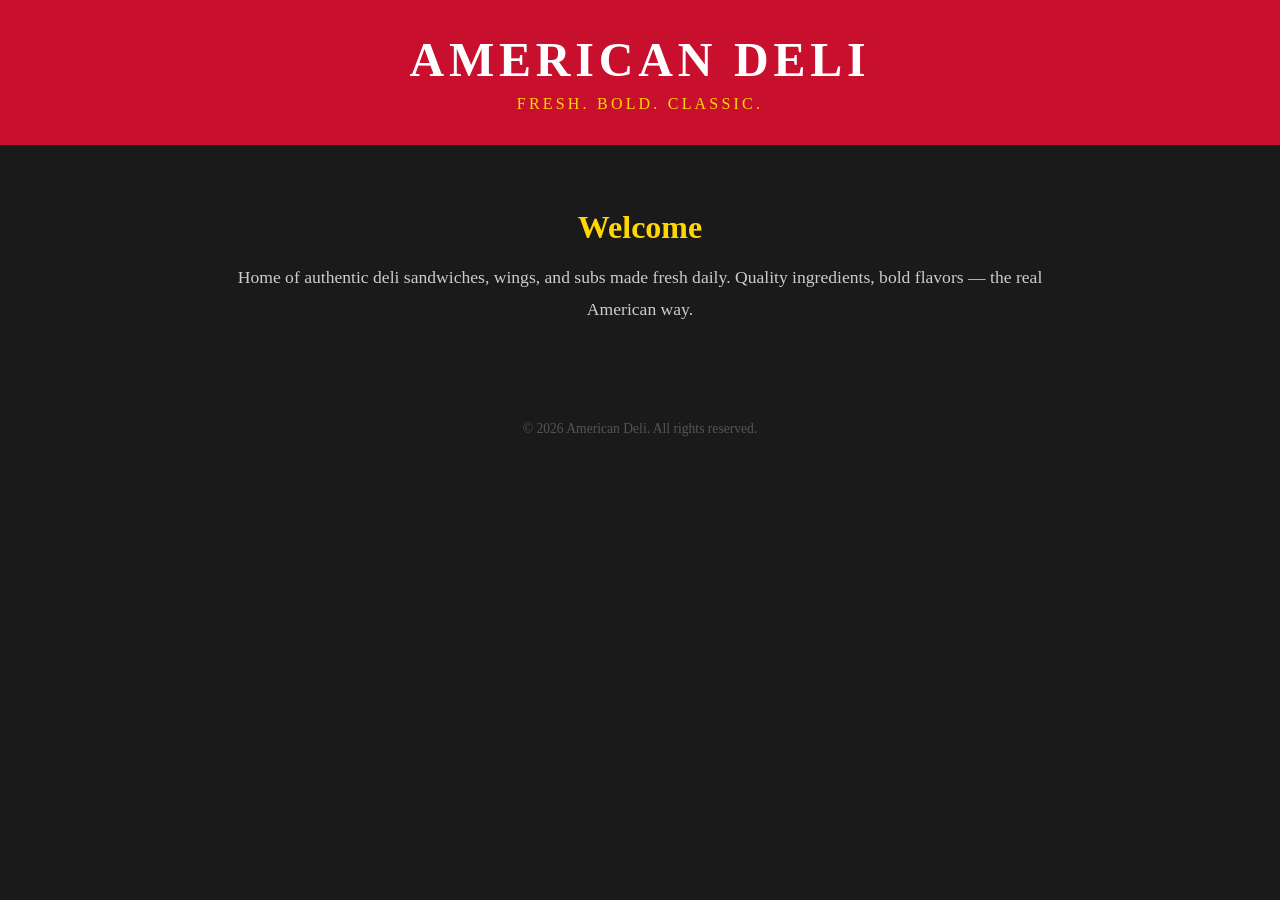
==== index.html @ c42ed7a7 "Initial commit: American Deli redesign project Co-Authored-By: Claude Sonnet 4.6 <noreply@anthropic." ====
<!DOCTYPE html>
<html lang="en">
<head>
  <meta charset="UTF-8" />
  <meta name="viewport" content="width=device-width, initial-scale=1.0" />
  <title>American Deli</title>
  <style>
    * { margin: 0; padding: 0; box-sizing: border-box; }
    body { font-family: 'Georgia', serif; background: #1a1a1a; color: #f5f0e8; }
    header {
      background: #c8102e;
      padding: 2rem;
      text-align: center;
    }
    header h1 {
      font-size: 3rem;
      letter-spacing: 0.1em;
      text-transform: uppercase;
      color: #fff;
    }
    header p {
      font-size: 1rem;
      color: #ffd700;
      margin-top: 0.5rem;
      letter-spacing: 0.2em;
      text-transform: uppercase;
    }
    main {
      max-width: 900px;
      margin: 4rem auto;
      padding: 0 2rem;
      text-align: center;
    }
    main h2 {
      font-size: 2rem;
      color: #ffd700;
      margin-bottom: 1rem;
    }
    main p {
      font-size: 1.1rem;
      line-height: 1.8;
      color: #ccc;
    }
    footer {
      text-align: center;
      padding: 2rem;
      color: #555;
      font-size: 0.85rem;
    }
  </style>
</head>
<body>
  <header>
    <h1>American Deli</h1>
    <p>Fresh. Bold. Classic.</p>
  </header>
  <main>
    <h2>Welcome</h2>
    <p>Home of authentic deli sandwiches, wings, and subs made fresh daily. Quality ingredients, bold flavors — the real American way.</p>
  </main>
  <footer>
    &copy; 2026 American Deli. All rights reserved.
  </footer>
</body>
</html>
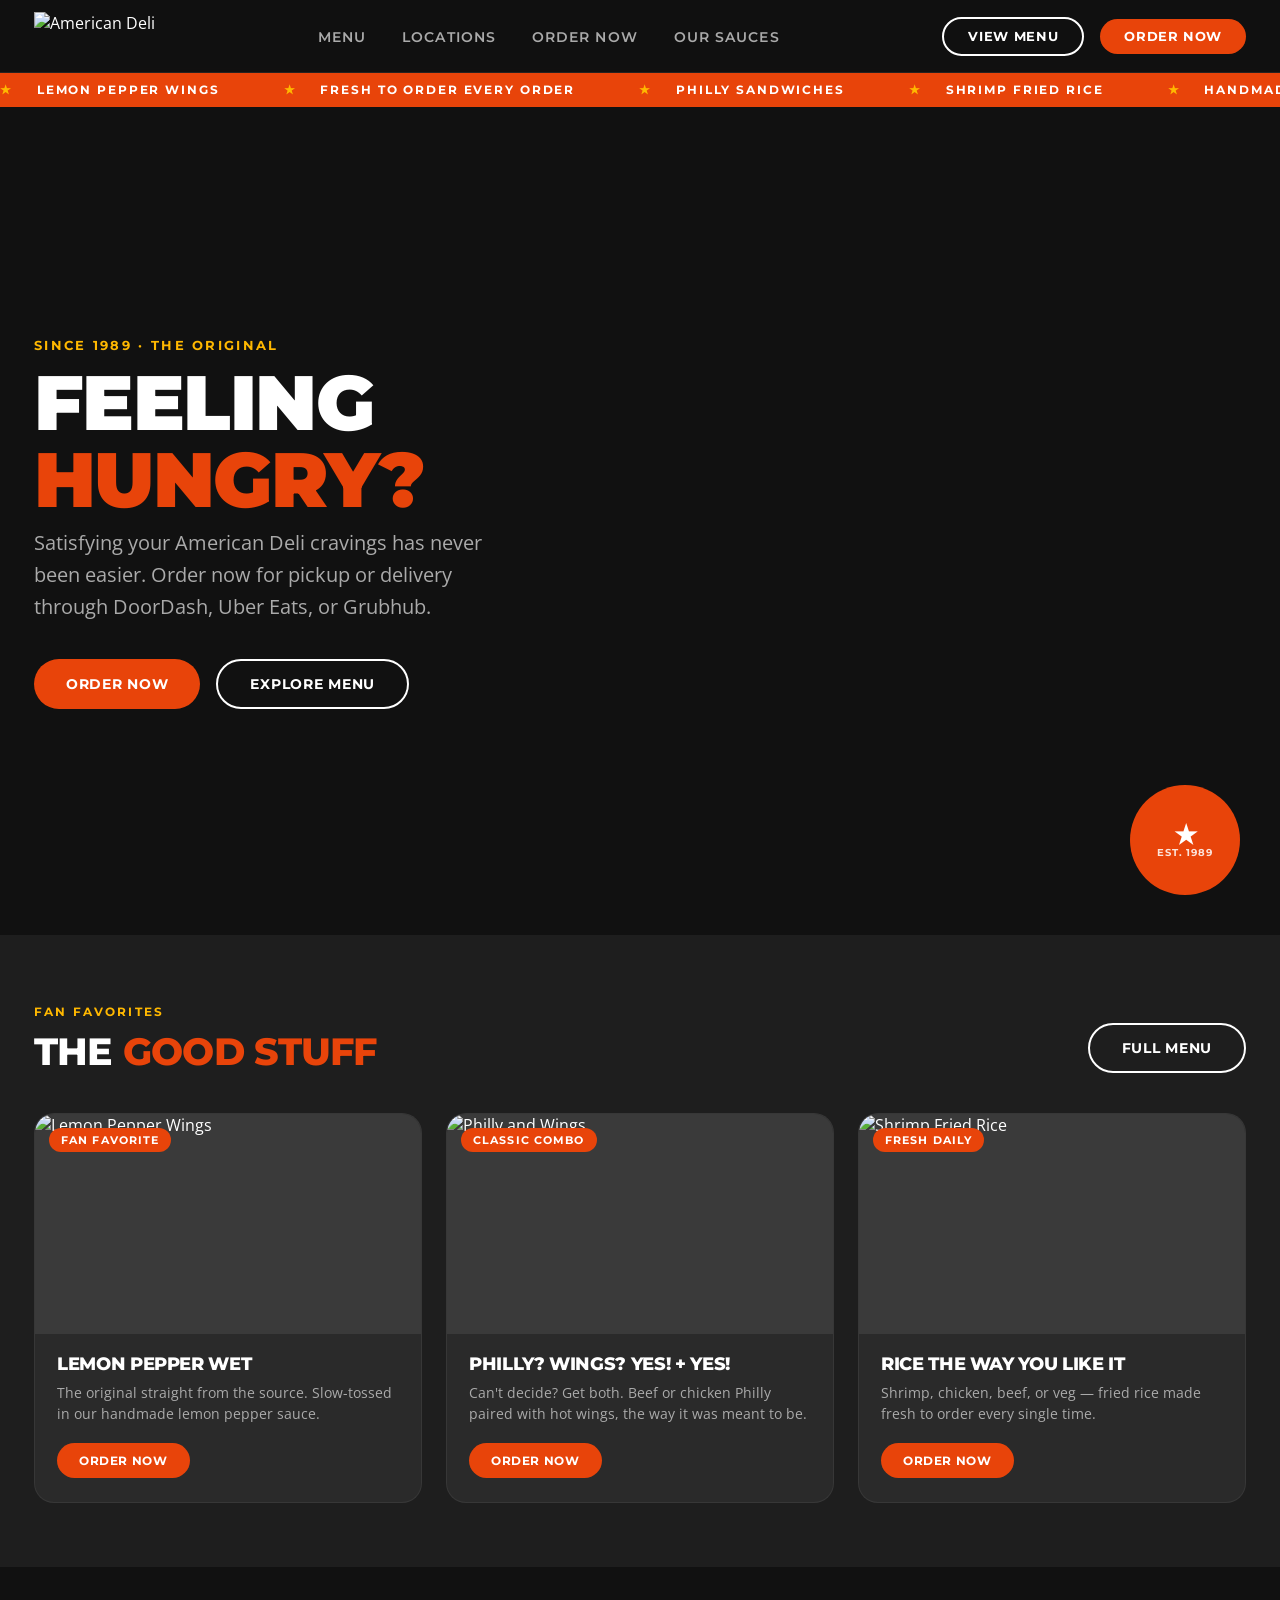
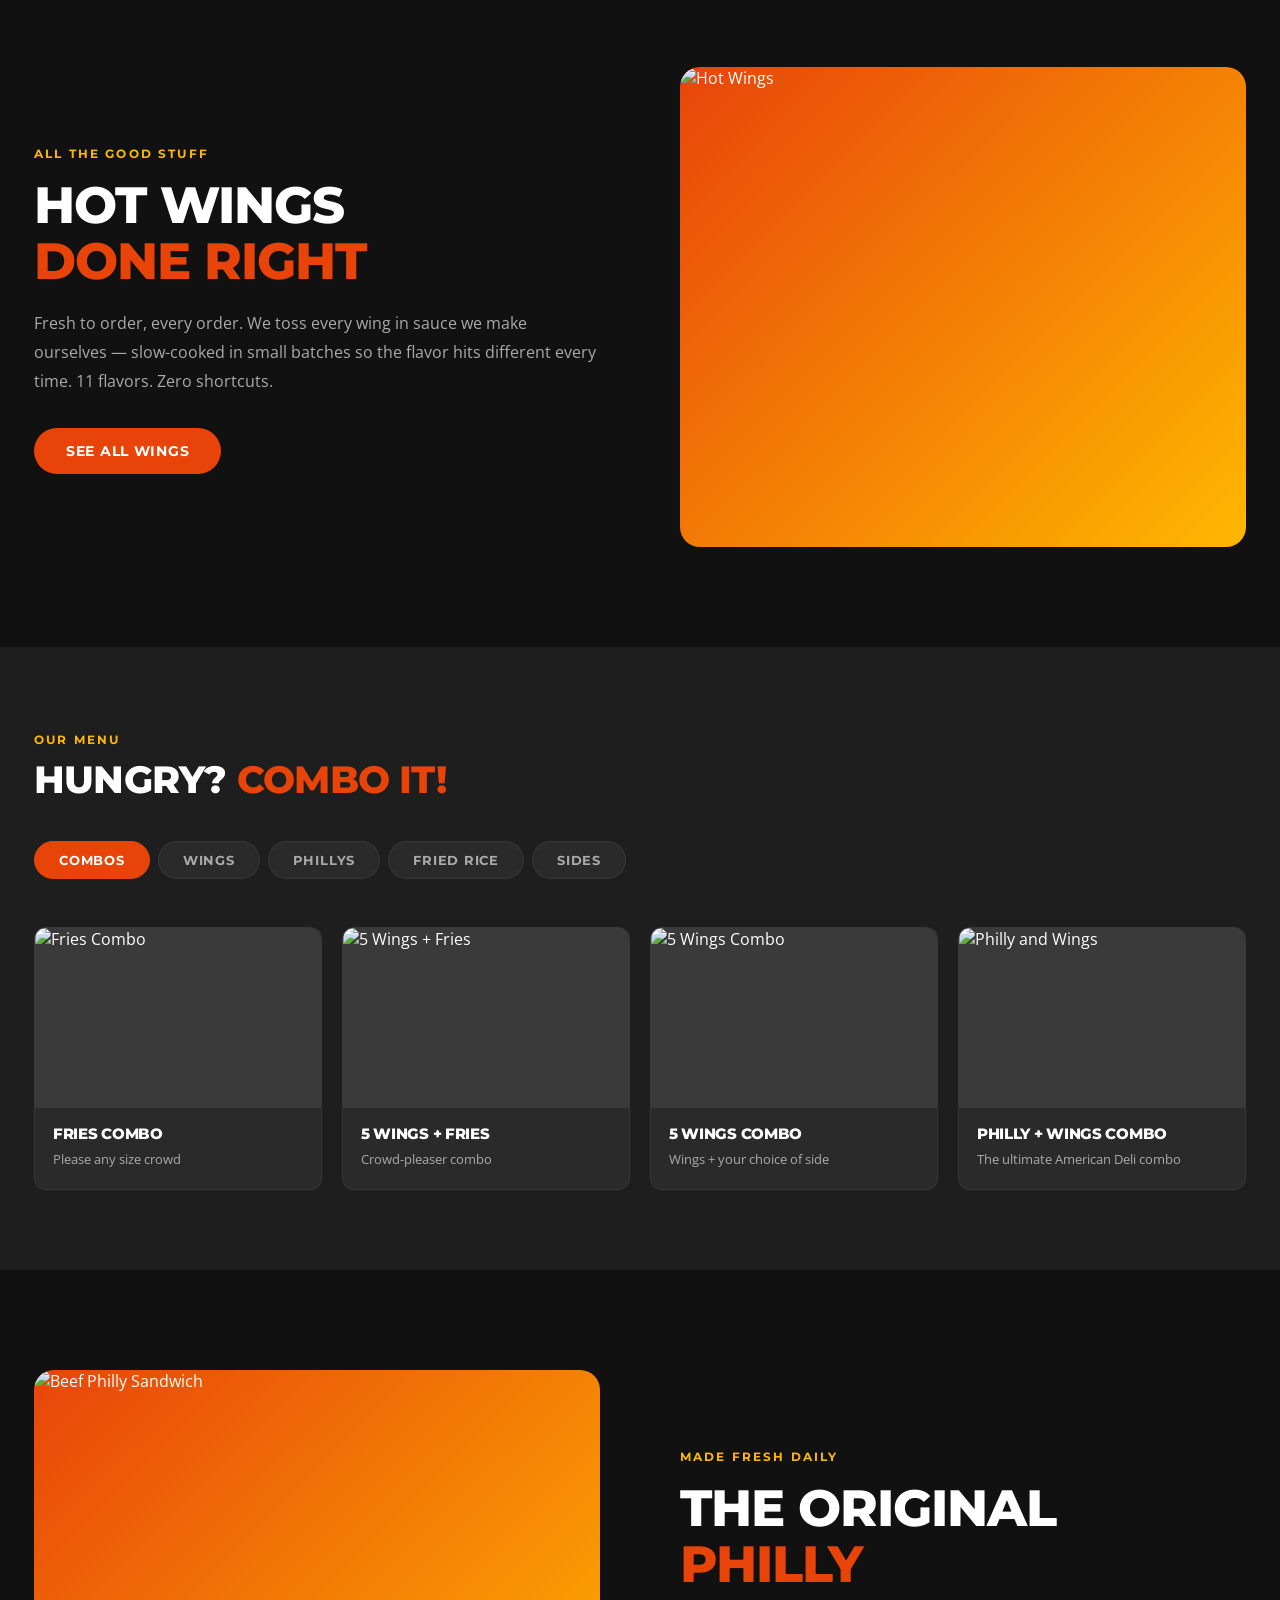
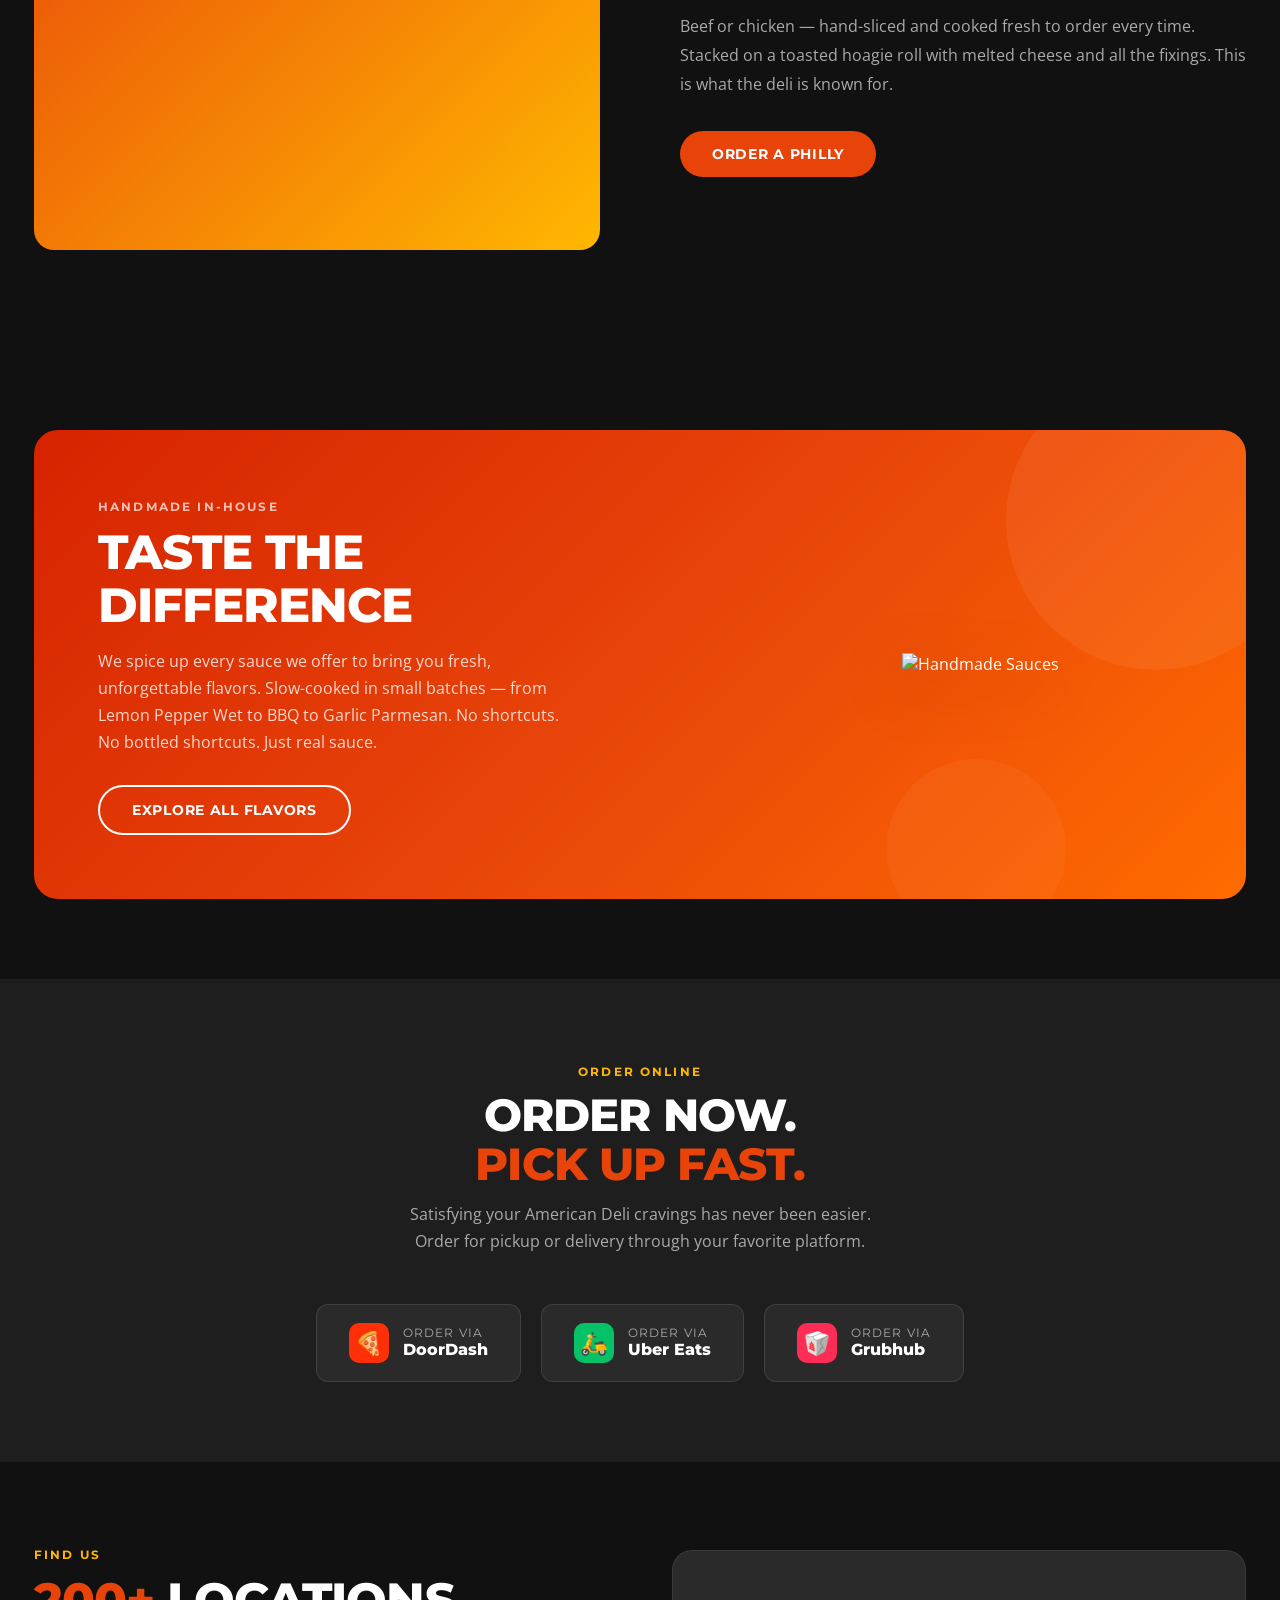
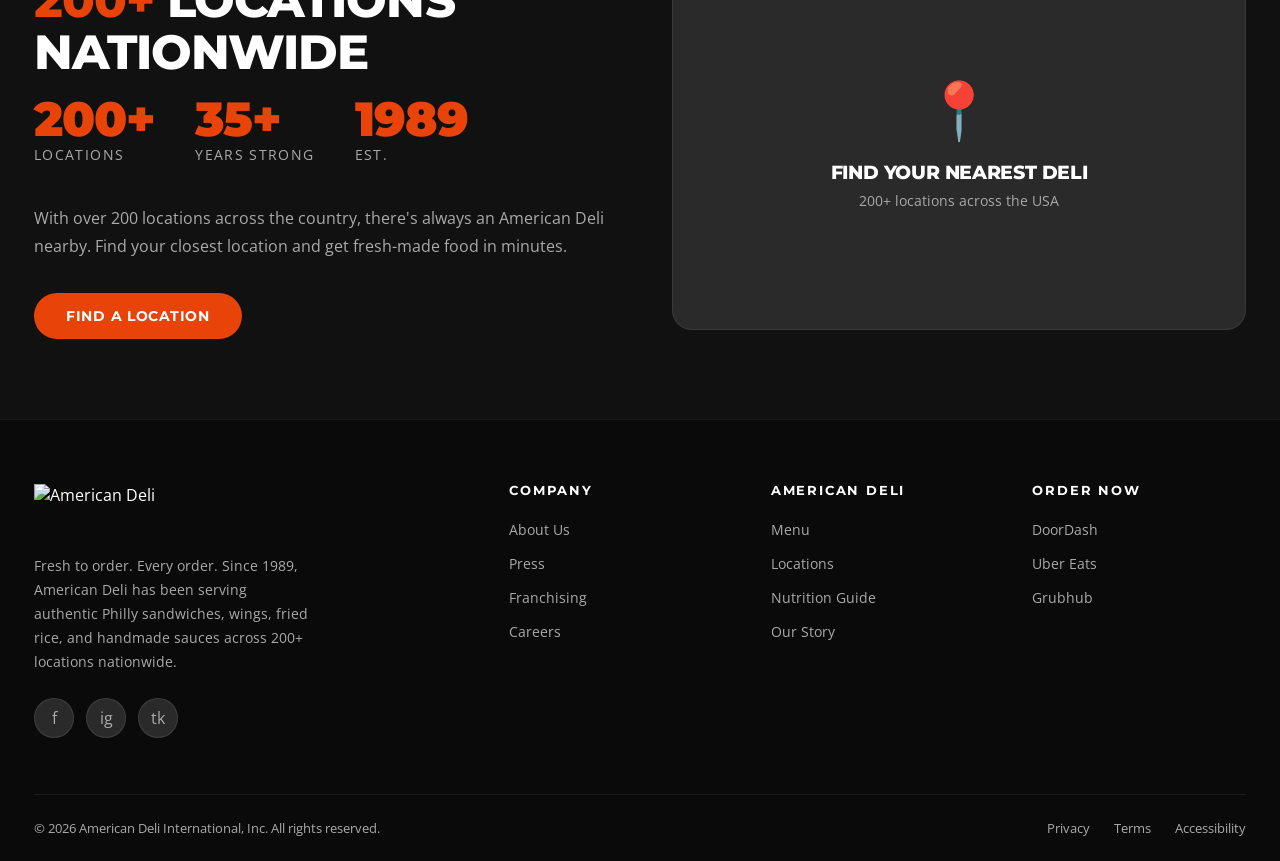
==== commit de36c2d8: "Full redesign: American Deli content with KFC Pakistan layout system - index.html: hero, deals grid," ====
--- a/index.html
+++ b/index.html
@@ -3,63 +3,514 @@
 <head>
   <meta charset="UTF-8" />
   <meta name="viewport" content="width=device-width, initial-scale=1.0" />
-  <title>American Deli</title>
-  <style>
-    * { margin: 0; padding: 0; box-sizing: border-box; }
-    body { font-family: 'Georgia', serif; background: #1a1a1a; color: #f5f0e8; }
-    header {
-      background: #c8102e;
-      padding: 2rem;
-      text-align: center;
-    }
-    header h1 {
-      font-size: 3rem;
-      letter-spacing: 0.1em;
-      text-transform: uppercase;
-      color: #fff;
-    }
-    header p {
-      font-size: 1rem;
-      color: #ffd700;
-      margin-top: 0.5rem;
-      letter-spacing: 0.2em;
-      text-transform: uppercase;
-    }
-    main {
-      max-width: 900px;
-      margin: 4rem auto;
-      padding: 0 2rem;
-      text-align: center;
-    }
-    main h2 {
-      font-size: 2rem;
-      color: #ffd700;
-      margin-bottom: 1rem;
-    }
-    main p {
-      font-size: 1.1rem;
-      line-height: 1.8;
-      color: #ccc;
-    }
-    footer {
-      text-align: center;
-      padding: 2rem;
-      color: #555;
-      font-size: 0.85rem;
-    }
-  </style>
+  <title>American Deli — Fresh To Order Every Order</title>
+  <meta name="description" content="Home of authentic Philly sandwiches, lemon pepper wings, fried rice, and handmade sauces. Order now for pickup or delivery.">
+  <link rel="stylesheet" href="css/style.css" />
+  <link rel="preconnect" href="https://fonts.googleapis.com" />
+  <link rel="preconnect" href="https://fonts.gstatic.com" crossorigin />
 </head>
 <body>
-  <header>
-    <h1>American Deli</h1>
-    <p>Fresh. Bold. Classic.</p>
+
+  <!-- ── HEADER ── -->
+  <header id="header">
+    <div class="container">
+      <nav class="nav-inner">
+        <a href="index.html" class="nav-logo">
+          <img
+            src="https://images.squarespace-cdn.com/content/v1/64d523ed9c2ac100f7d13950/18fa8849-ae9c-47ea-8ec4-4a75ed2f31cf/american+deli+logo.png?format=300w"
+            alt="American Deli"
+          />
+        </a>
+
+        <ul class="nav-links">
+          <li><a href="menu.html">Menu</a></li>
+          <li><a href="#locations">Locations</a></li>
+          <li><a href="#order">Order Now</a></li>
+          <li><a href="#sauces">Our Sauces</a></li>
+        </ul>
+
+        <div class="nav-actions">
+          <a href="menu.html" class="btn btn-outline">View Menu</a>
+          <a href="#order" class="btn btn-primary">Order Now</a>
+        </div>
+
+        <button class="hamburger" id="hamburger" aria-label="Open menu">
+          <span></span><span></span><span></span>
+        </button>
+      </nav>
+    </div>
+
+    <div class="mobile-menu" id="mobileMenu">
+      <a href="menu.html">Menu</a>
+      <a href="#locations">Locations</a>
+      <a href="#sauces">Our Sauces</a>
+      <a href="#order" class="btn btn-primary">Order Now</a>
+    </div>
   </header>
-  <main>
-    <h2>Welcome</h2>
-    <p>Home of authentic deli sandwiches, wings, and subs made fresh daily. Quality ingredients, bold flavors — the real American way.</p>
-  </main>
+
+  <!-- ── TICKER ── -->
+  <div class="ticker-bar" aria-hidden="true">
+    <div class="ticker-track" id="tickerTrack">
+      <span>Lemon Pepper Wings</span>
+      <span>Fresh To Order Every Order</span>
+      <span>Philly Sandwiches</span>
+      <span>Shrimp Fried Rice</span>
+      <span>Handmade Sauces</span>
+      <span>200+ Locations Nationwide</span>
+      <span>Since 1989</span>
+      <span>Lemon Pepper Wings</span>
+      <span>Fresh To Order Every Order</span>
+      <span>Philly Sandwiches</span>
+      <span>Shrimp Fried Rice</span>
+      <span>Handmade Sauces</span>
+      <span>200+ Locations Nationwide</span>
+      <span>Since 1989</span>
+    </div>
+  </div>
+
+  <!-- ── HERO ── -->
+  <section class="hero" id="home">
+    <div class="hero-bg" id="heroBg"></div>
+    <div class="hero-overlay"></div>
+    <div class="container">
+      <div class="hero-content">
+        <span class="section-label">Since 1989 · The Original</span>
+        <h1>Feeling<br /><span>Hungry?</span></h1>
+        <p class="hero-subtitle">
+          Satisfying your American Deli cravings has never been easier.
+          Order now for pickup or delivery through DoorDash, Uber Eats, or Grubhub.
+        </p>
+        <div class="hero-actions">
+          <a href="#order" class="btn btn-primary">Order Now</a>
+          <a href="menu.html" class="btn btn-outline">Explore Menu</a>
+        </div>
+      </div>
+    </div>
+    <div class="hero-badge">
+      <span>★</span>
+      <span>Est. 1989</span>
+    </div>
+  </section>
+
+  <!-- ── FEATURED DEALS ── -->
+  <section class="deals-strip" id="deals">
+    <div class="container">
+      <div class="section-header reveal">
+        <div>
+          <span class="section-label">Fan Favorites</span>
+          <h2>The <span>Good Stuff</span></h2>
+        </div>
+        <a href="menu.html" class="btn btn-outline">Full Menu</a>
+      </div>
+
+      <div class="deals-grid">
+        <div class="deal-card reveal reveal-delay-1">
+          <div class="deal-card-img">
+            <img
+              src="https://images.squarespace-cdn.com/content/v1/64d523ed9c2ac100f7d13950/a49cc544-3d3d-433c-b4d1-956095a42058/lemon-pepper-wings.png"
+              alt="Lemon Pepper Wings"
+              loading="lazy"
+            />
+            <span class="deal-tag">Fan Favorite</span>
+          </div>
+          <div class="deal-card-body">
+            <h3>Lemon Pepper Wet</h3>
+            <p>The original straight from the source. Slow-tossed in our handmade lemon pepper sauce.</p>
+            <div class="deal-card-footer">
+              <a href="#order" class="btn btn-primary">Order Now</a>
+            </div>
+          </div>
+        </div>
+
+        <div class="deal-card reveal reveal-delay-2">
+          <div class="deal-card-img">
+            <img
+              src="https://images.squarespace-cdn.com/content/v1/64d523ed9c2ac100f7d13950/e87beb6a-213b-49f1-b3ba-c234fb0a2076/Philly-and-Wings-and-Coke.png"
+              alt="Philly and Wings"
+              loading="lazy"
+            />
+            <span class="deal-tag">Classic Combo</span>
+          </div>
+          <div class="deal-card-body">
+            <h3>Philly? Wings? Yes! + Yes!</h3>
+            <p>Can't decide? Get both. Beef or chicken Philly paired with hot wings, the way it was meant to be.</p>
+            <div class="deal-card-footer">
+              <a href="#order" class="btn btn-primary">Order Now</a>
+            </div>
+          </div>
+        </div>
+
+        <div class="deal-card reveal reveal-delay-3">
+          <div class="deal-card-img">
+            <img
+              src="https://images.squarespace-cdn.com/content/v1/64d523ed9c2ac100f7d13950/0630d732-566a-47ef-8cf5-cf9b227a0d39/Shrimp-Fried-Rice.png"
+              alt="Shrimp Fried Rice"
+              loading="lazy"
+            />
+            <span class="deal-tag">Fresh Daily</span>
+          </div>
+          <div class="deal-card-body">
+            <h3>Rice The Way You Like It</h3>
+            <p>Shrimp, chicken, beef, or veg — fried rice made fresh to order every single time.</p>
+            <div class="deal-card-footer">
+              <a href="#order" class="btn btn-primary">Order Now</a>
+            </div>
+          </div>
+        </div>
+      </div>
+    </div>
+  </section>
+
+  <!-- ── SIGNATURE SPLIT: WINGS ── -->
+  <section class="signature-section">
+    <div class="container">
+      <div class="signature-grid reveal">
+        <div class="signature-text">
+          <span class="section-label">All The Good Stuff</span>
+          <h2>Hot Wings<br /><span>Done Right</span></h2>
+          <p>
+            Fresh to order, every order. We toss every wing in sauce we make ourselves —
+            slow-cooked in small batches so the flavor hits different every time.
+            11 flavors. Zero shortcuts.
+          </p>
+          <a href="menu.html" class="btn btn-primary">See All Wings</a>
+        </div>
+        <div class="signature-img">
+          <img
+            src="https://images.squarespace-cdn.com/content/v1/64d523ed9c2ac100f7d13950/f2fa6245-3cce-4a18-8c0d-8527d0418a11/Wings-2.jpg"
+            alt="Hot Wings"
+            loading="lazy"
+          />
+        </div>
+      </div>
+    </div>
+  </section>
+
+  <!-- ── MENU PREVIEW ── -->
+  <section class="menu-section" id="menu">
+    <div class="container">
+      <div class="section-header reveal">
+        <div>
+          <span class="section-label">Our Menu</span>
+          <h2>Hungry? <span>Combo It!</span></h2>
+        </div>
+      </div>
+
+      <div class="menu-tabs reveal">
+        <button class="menu-tab active" data-cat="combos">Combos</button>
+        <button class="menu-tab" data-cat="wings">Wings</button>
+        <button class="menu-tab" data-cat="phillys">Phillys</button>
+        <button class="menu-tab" data-cat="rice">Fried Rice</button>
+        <button class="menu-tab" data-cat="sides">Sides</button>
+      </div>
+
+      <div class="menu-grid" id="menuGrid">
+        <!-- Combos (default) -->
+        <div class="menu-card" data-cat="combos">
+          <div class="menu-card-img">
+            <img src="https://images.squarespace-cdn.com/content/v1/64d523ed9c2ac100f7d13950/b7a535b8-fca0-479a-8c33-6053318fe3f1/fries-combos.jpg" alt="Fries Combo" loading="lazy" />
+          </div>
+          <div class="menu-card-info">
+            <h4>Fries Combo</h4>
+            <p>Please any size crowd</p>
+          </div>
+        </div>
+
+        <div class="menu-card" data-cat="combos">
+          <div class="menu-card-img">
+            <img src="https://images.squarespace-cdn.com/content/v1/64d523ed9c2ac100f7d13950/48c1e47f-1320-4643-a724-2d2362dc67d5/5-wings-fries-combos.jpg" alt="5 Wings + Fries" loading="lazy" />
+          </div>
+          <div class="menu-card-info">
+            <h4>5 Wings + Fries</h4>
+            <p>Crowd-pleaser combo</p>
+          </div>
+        </div>
+
+        <div class="menu-card" data-cat="combos">
+          <div class="menu-card-img">
+            <img src="https://images.squarespace-cdn.com/content/v1/64d523ed9c2ac100f7d13950/74e04aea-4164-4b20-bcdd-bcbc38e466af/5-wings-combos.jpg" alt="5 Wings Combo" loading="lazy" />
+          </div>
+          <div class="menu-card-info">
+            <h4>5 Wings Combo</h4>
+            <p>Wings + your choice of side</p>
+          </div>
+        </div>
+
+        <div class="menu-card" data-cat="combos">
+          <div class="menu-card-img">
+            <img src="https://images.squarespace-cdn.com/content/v1/64d523ed9c2ac100f7d13950/e87beb6a-213b-49f1-b3ba-c234fb0a2076/Philly-and-Wings-and-Coke.png" alt="Philly and Wings" loading="lazy" />
+          </div>
+          <div class="menu-card-info">
+            <h4>Philly + Wings Combo</h4>
+            <p>The ultimate American Deli combo</p>
+          </div>
+        </div>
+
+        <!-- Wings -->
+        <div class="menu-card" data-cat="wings" style="display:none;">
+          <div class="menu-card-img">
+            <img src="https://images.squarespace-cdn.com/content/v1/64d523ed9c2ac100f7d13950/a49cc544-3d3d-433c-b4d1-956095a42058/lemon-pepper-wings.png" alt="Lemon Pepper Wings" loading="lazy" />
+          </div>
+          <div class="menu-card-info">
+            <h4>Lemon Pepper Wet</h4>
+            <p>The original. The classic.</p>
+          </div>
+        </div>
+
+        <div class="menu-card" data-cat="wings" style="display:none;">
+          <div class="menu-card-img">
+            <img src="https://images.squarespace-cdn.com/content/v1/64d523ed9c2ac100f7d13950/f2fa6245-3cce-4a18-8c0d-8527d0418a11/Wings-2.jpg" alt="Hot Wings" loading="lazy" />
+          </div>
+          <div class="menu-card-info">
+            <h4>Hot Wings</h4>
+            <p>Bold heat, handmade sauce</p>
+          </div>
+        </div>
+
+        <!-- Phillys -->
+        <div class="menu-card" data-cat="phillys" style="display:none;">
+          <div class="menu-card-img">
+            <img src="https://images.squarespace-cdn.com/content/v1/64d523ed9c2ac100f7d13950/3e56a94b-578b-4969-9dce-45c75ddf7415/burger-on-1-1.png" alt="Beef Philly" loading="lazy" />
+          </div>
+          <div class="menu-card-info">
+            <h4>Beef Philly</h4>
+            <p>Classic cheesesteak, American Deli style</p>
+          </div>
+        </div>
+
+        <div class="menu-card" data-cat="phillys" style="display:none;">
+          <div class="menu-card-img">
+            <img src="https://images.squarespace-cdn.com/content/v1/64d523ed9c2ac100f7d13950/e87beb6a-213b-49f1-b3ba-c234fb0a2076/Philly-and-Wings-and-Coke.png" alt="Chicken Philly" loading="lazy" />
+          </div>
+          <div class="menu-card-info">
+            <h4>Chicken Philly</h4>
+            <p>Grilled chicken, melted cheese</p>
+          </div>
+        </div>
+
+        <!-- Fried Rice -->
+        <div class="menu-card" data-cat="rice" style="display:none;">
+          <div class="menu-card-img">
+            <img src="https://images.squarespace-cdn.com/content/v1/64d523ed9c2ac100f7d13950/0630d732-566a-47ef-8cf5-cf9b227a0d39/Shrimp-Fried-Rice.png" alt="Shrimp Fried Rice" loading="lazy" />
+          </div>
+          <div class="menu-card-info">
+            <h4>Shrimp Fried Rice</h4>
+            <p>Fresh made, loaded with shrimp</p>
+          </div>
+        </div>
+
+        <!-- Sides -->
+        <div class="menu-card" data-cat="sides" style="display:none;">
+          <div class="menu-card-img">
+            <img src="https://images.squarespace-cdn.com/content/v1/64d523ed9c2ac100f7d13950/fc56ddde-799d-47c7-a5ea-55ded0b504f5/Fries-AD+%281%29.png" alt="Fries" loading="lazy" />
+          </div>
+          <div class="menu-card-info">
+            <h4>Fries</h4>
+            <p>Golden, crispy, fresh-cut</p>
+          </div>
+        </div>
+
+        <div class="menu-card" data-cat="sides" style="display:none;">
+          <div class="menu-card-img">
+            <img src="https://images.squarespace-cdn.com/content/v1/64d523ed9c2ac100f7d13950/7ac467cd-0e7a-4a11-a93e-928d1d2e0fc7/cokee.png" alt="Drinks" loading="lazy" />
+          </div>
+          <div class="menu-card-info">
+            <h4>Fresh Drinks</h4>
+            <p>Coke, Sprite, Fanta & more</p>
+          </div>
+        </div>
+      </div>
+    </div>
+  </section>
+
+  <!-- ── SIGNATURE SPLIT: PHILLY ── -->
+  <section class="signature-section">
+    <div class="container">
+      <div class="signature-grid reverse reveal">
+        <div class="signature-text">
+          <span class="section-label">Made Fresh Daily</span>
+          <h2>The Original<br /><span>Philly</span></h2>
+          <p>
+            Beef or chicken — hand-sliced and cooked fresh to order every time.
+            Stacked on a toasted hoagie roll with melted cheese and all the fixings.
+            This is what the deli is known for.
+          </p>
+          <a href="menu.html" class="btn btn-primary">Order a Philly</a>
+        </div>
+        <div class="signature-img">
+          <img
+            src="https://images.squarespace-cdn.com/content/v1/64d523ed9c2ac100f7d13950/3e56a94b-578b-4969-9dce-45c75ddf7415/burger-on-1-1.png"
+            alt="Beef Philly Sandwich"
+            loading="lazy"
+          />
+        </div>
+      </div>
+    </div>
+  </section>
+
+  <!-- ── SAUCE BANNER ── -->
+  <section class="sauce-banner" id="sauces">
+    <div class="container">
+      <div class="sauce-inner reveal">
+        <div class="sauce-text">
+          <span class="section-label">Handmade In-House</span>
+          <h2>Taste The<br />Difference</h2>
+          <p>
+            We spice up every sauce we offer to bring you fresh, unforgettable flavors.
+            Slow-cooked in small batches — from Lemon Pepper Wet to BBQ to Garlic Parmesan.
+            No shortcuts. No bottled shortcuts. Just real sauce.
+          </p>
+          <a href="menu.html" class="btn btn-outline">Explore All Flavors</a>
+        </div>
+        <div class="sauce-img">
+          <img
+            src="https://images.squarespace-cdn.com/content/v1/64d523ed9c2ac100f7d13950/44f82549-b49d-4cdc-a802-0ede244ffe4b/sausec+preview+.png"
+            alt="Handmade Sauces"
+          />
+        </div>
+      </div>
+    </div>
+  </section>
+
+  <!-- ── ORDER PLATFORMS ── -->
+  <section class="order-section" id="order">
+    <div class="container">
+      <span class="section-label reveal">Order Online</span>
+      <h2 class="reveal">Order Now.<br /><span>Pick Up Fast.</span></h2>
+      <p class="subtitle reveal">
+        Satisfying your American Deli cravings has never been easier.
+        Order for pickup or delivery through your favorite platform.
+      </p>
+
+      <div class="platforms-grid reveal">
+        <a href="#" class="platform-btn">
+          <div class="platform-icon" style="background:#FF3008;">🍕</div>
+          <div class="platform-info">
+            <div class="label">Order via</div>
+            <div class="name">DoorDash</div>
+          </div>
+        </a>
+        <a href="#" class="platform-btn">
+          <div class="platform-icon" style="background:#06C167;">🛵</div>
+          <div class="platform-info">
+            <div class="label">Order via</div>
+            <div class="name">Uber Eats</div>
+          </div>
+        </a>
+        <a href="#" class="platform-btn">
+          <div class="platform-icon" style="background:#FF2C55;">🥡</div>
+          <div class="platform-info">
+            <div class="label">Order via</div>
+            <div class="name">Grubhub</div>
+          </div>
+        </a>
+      </div>
+    </div>
+  </section>
+
+  <!-- ── LOCATIONS ── -->
+  <section class="locations-section" id="locations">
+    <div class="container">
+      <div class="locations-inner">
+        <div class="locations-text reveal">
+          <span class="section-label">Find Us</span>
+          <h2><span>200+</span> Locations<br />Nationwide</h2>
+
+          <div class="locations-stat">
+            <div class="stat-item">
+              <h3>200+</h3>
+              <p>Locations</p>
+            </div>
+            <div class="stat-item">
+              <h3>35+</h3>
+              <p>Years Strong</p>
+            </div>
+            <div class="stat-item">
+              <h3>1989</h3>
+              <p>Est.</p>
+            </div>
+          </div>
+
+          <p>
+            With over 200 locations across the country, there's always an American Deli nearby.
+            Find your closest location and get fresh-made food in minutes.
+          </p>
+          <a href="#" class="btn btn-primary">Find A Location</a>
+        </div>
+
+        <div class="locations-map reveal reveal-delay-2">
+          <div class="map-placeholder">
+            <div class="map-icon">📍</div>
+            <h4>Find Your Nearest Deli</h4>
+            <p>200+ locations across the USA</p>
+          </div>
+        </div>
+      </div>
+    </div>
+  </section>
+
+  <!-- ── FOOTER ── -->
   <footer>
-    &copy; 2026 American Deli. All rights reserved.
+    <div class="container">
+      <div class="footer-grid">
+        <div class="footer-brand">
+          <img
+            src="https://images.squarespace-cdn.com/content/v1/64d523ed9c2ac100f7d13950/18fa8849-ae9c-47ea-8ec4-4a75ed2f31cf/american+deli+logo.png?format=300w"
+            alt="American Deli"
+          />
+          <p>
+            Fresh to order. Every order. Since 1989, American Deli has been serving
+            authentic Philly sandwiches, wings, fried rice, and handmade sauces
+            across 200+ locations nationwide.
+          </p>
+          <div class="footer-social">
+            <a href="#" class="social-link" aria-label="Facebook">f</a>
+            <a href="#" class="social-link" aria-label="Instagram">ig</a>
+            <a href="#" class="social-link" aria-label="TikTok">tk</a>
+          </div>
+        </div>
+
+        <div class="footer-col">
+          <h5>Company</h5>
+          <ul>
+            <li><a href="#">About Us</a></li>
+            <li><a href="#">Press</a></li>
+            <li><a href="#">Franchising</a></li>
+            <li><a href="#">Careers</a></li>
+          </ul>
+        </div>
+
+        <div class="footer-col">
+          <h5>American Deli</h5>
+          <ul>
+            <li><a href="menu.html">Menu</a></li>
+            <li><a href="#">Locations</a></li>
+            <li><a href="#">Nutrition Guide</a></li>
+            <li><a href="#">Our Story</a></li>
+          </ul>
+        </div>
+
+        <div class="footer-col">
+          <h5>Order Now</h5>
+          <ul>
+            <li><a href="#">DoorDash</a></li>
+            <li><a href="#">Uber Eats</a></li>
+            <li><a href="#">Grubhub</a></li>
+          </ul>
+        </div>
+      </div>
+
+      <div class="footer-bottom">
+        <p>&copy; 2026 American Deli International, Inc. All rights reserved.</p>
+        <div class="footer-legal">
+          <a href="#">Privacy</a>
+          <a href="#">Terms</a>
+          <a href="#">Accessibility</a>
+        </div>
+      </div>
+    </div>
   </footer>
+
+  <script src="js/main.js"></script>
 </body>
 </html>
--- a/css/style.css
+++ b/css/style.css
@@ -0,0 +1,1082 @@
+/* ============================================================
+   AMERICAN DELI — KFC Pakistan Layout System
+   Colors: American Deli Brand | Layout: KFC Pakistan
+   ============================================================ */
+
+@import url('https://fonts.googleapis.com/css2?family=Montserrat:wght@400;600;700;800;900&family=Open+Sans:wght@400;600&display=swap');
+
+/* ── Reset & Base ── */
+*, *::before, *::after { margin: 0; padding: 0; box-sizing: border-box; }
+
+:root {
+  --red:        #D62300;
+  --orange:     #E8440A;
+  --gold:       #FFB800;
+  --dark:       #111111;
+  --dark-card:  #1E1E1E;
+  --dark-2:     #2A2A2A;
+  --mid:        #3A3A3A;
+  --light:      #F5F0E8;
+  --white:      #FFFFFF;
+  --text-muted: #AAAAAA;
+  --radius:     12px;
+  --radius-lg:  20px;
+  --transition: 0.3s ease;
+  --shadow:     0 8px 32px rgba(0,0,0,0.45);
+}
+
+html { scroll-behavior: smooth; }
+
+body {
+  font-family: 'Open Sans', sans-serif;
+  background: var(--dark);
+  color: var(--white);
+  overflow-x: hidden;
+}
+
+h1, h2, h3, h4, h5 {
+  font-family: 'Montserrat', sans-serif;
+  font-weight: 800;
+  line-height: 1.1;
+  letter-spacing: -0.02em;
+}
+
+a { text-decoration: none; color: inherit; }
+img { display: block; max-width: 100%; }
+ul { list-style: none; }
+
+/* ── Utility ── */
+.container {
+  width: 100%;
+  max-width: 1260px;
+  margin: 0 auto;
+  padding: 0 24px;
+}
+
+.btn {
+  display: inline-flex;
+  align-items: center;
+  gap: 8px;
+  padding: 14px 32px;
+  border-radius: 50px;
+  font-family: 'Montserrat', sans-serif;
+  font-weight: 700;
+  font-size: 0.9rem;
+  letter-spacing: 0.05em;
+  text-transform: uppercase;
+  cursor: pointer;
+  border: none;
+  transition: transform var(--transition), box-shadow var(--transition), background var(--transition);
+}
+
+.btn:hover { transform: translateY(-2px); box-shadow: 0 8px 24px rgba(232,68,10,0.45); }
+.btn:active { transform: translateY(0); }
+
+.btn-primary {
+  background: var(--orange);
+  color: var(--white);
+}
+.btn-primary:hover { background: var(--red); }
+
+.btn-outline {
+  background: transparent;
+  color: var(--white);
+  border: 2px solid var(--white);
+}
+.btn-outline:hover {
+  background: var(--white);
+  color: var(--dark);
+  box-shadow: 0 8px 24px rgba(255,255,255,0.2);
+}
+
+.btn-gold {
+  background: var(--gold);
+  color: var(--dark);
+}
+.btn-gold:hover { background: #e6a500; box-shadow: 0 8px 24px rgba(255,184,0,0.45); }
+
+.section-label {
+  display: inline-block;
+  font-family: 'Montserrat', sans-serif;
+  font-size: 0.75rem;
+  font-weight: 700;
+  letter-spacing: 0.18em;
+  text-transform: uppercase;
+  color: var(--gold);
+  margin-bottom: 12px;
+}
+
+/* ============================================================
+   HEADER / NAV
+   ============================================================ */
+#header {
+  position: fixed;
+  top: 0; left: 0; right: 0;
+  z-index: 1000;
+  background: rgba(17,17,17,0.96);
+  backdrop-filter: blur(12px);
+  border-bottom: 1px solid rgba(255,255,255,0.07);
+  transition: background var(--transition);
+}
+
+#header.scrolled {
+  background: rgba(17,17,17,0.99);
+  box-shadow: 0 4px 24px rgba(0,0,0,0.5);
+}
+
+.nav-inner {
+  display: flex;
+  align-items: center;
+  justify-content: space-between;
+  height: 72px;
+  gap: 32px;
+}
+
+.nav-logo img {
+  height: 48px;
+  width: auto;
+  object-fit: contain;
+}
+
+.nav-links {
+  display: flex;
+  align-items: center;
+  gap: 36px;
+}
+
+.nav-links a {
+  font-family: 'Montserrat', sans-serif;
+  font-weight: 600;
+  font-size: 0.85rem;
+  letter-spacing: 0.08em;
+  text-transform: uppercase;
+  color: var(--text-muted);
+  transition: color var(--transition);
+  position: relative;
+}
+
+.nav-links a::after {
+  content: '';
+  position: absolute;
+  bottom: -4px; left: 0;
+  width: 0; height: 2px;
+  background: var(--orange);
+  transition: width var(--transition);
+}
+
+.nav-links a:hover { color: var(--white); }
+.nav-links a:hover::after { width: 100%; }
+.nav-links a.active { color: var(--white); }
+.nav-links a.active::after { width: 100%; }
+
+.nav-actions { display: flex; align-items: center; gap: 16px; }
+
+.nav-actions .btn { padding: 10px 24px; font-size: 0.8rem; }
+
+.hamburger {
+  display: none;
+  flex-direction: column;
+  gap: 5px;
+  cursor: pointer;
+  padding: 4px;
+  background: none;
+  border: none;
+}
+
+.hamburger span {
+  display: block;
+  width: 26px; height: 2px;
+  background: var(--white);
+  border-radius: 2px;
+  transition: var(--transition);
+}
+
+.hamburger.open span:nth-child(1) { transform: rotate(45deg) translate(5px, 5px); }
+.hamburger.open span:nth-child(2) { opacity: 0; }
+.hamburger.open span:nth-child(3) { transform: rotate(-45deg) translate(5px, -5px); }
+
+.mobile-menu {
+  display: none;
+  flex-direction: column;
+  background: var(--dark-card);
+  padding: 24px;
+  border-top: 1px solid rgba(255,255,255,0.07);
+}
+
+.mobile-menu.open { display: flex; }
+
+.mobile-menu a {
+  font-family: 'Montserrat', sans-serif;
+  font-weight: 700;
+  font-size: 1.1rem;
+  text-transform: uppercase;
+  letter-spacing: 0.06em;
+  color: var(--white);
+  padding: 14px 0;
+  border-bottom: 1px solid rgba(255,255,255,0.07);
+  transition: color var(--transition);
+}
+
+.mobile-menu a:hover { color: var(--orange); }
+.mobile-menu .btn { margin-top: 20px; width: 100%; justify-content: center; }
+
+/* ============================================================
+   ANNOUNCEMENT TICKER
+   ============================================================ */
+.ticker-bar {
+  background: var(--orange);
+  padding: 10px 0;
+  overflow: hidden;
+  margin-top: 72px;
+}
+
+.ticker-track {
+  display: flex;
+  gap: 64px;
+  animation: ticker 25s linear infinite;
+  white-space: nowrap;
+}
+
+.ticker-track span {
+  font-family: 'Montserrat', sans-serif;
+  font-weight: 700;
+  font-size: 0.78rem;
+  letter-spacing: 0.15em;
+  text-transform: uppercase;
+  color: var(--white);
+  flex-shrink: 0;
+}
+
+.ticker-track span::before {
+  content: '★';
+  margin-right: 24px;
+  color: var(--gold);
+}
+
+@keyframes ticker {
+  from { transform: translateX(0); }
+  to   { transform: translateX(-50%); }
+}
+
+/* ============================================================
+   HERO
+   ============================================================ */
+.hero {
+  position: relative;
+  min-height: 92vh;
+  display: flex;
+  align-items: center;
+  overflow: hidden;
+  background: var(--dark);
+}
+
+.hero-bg {
+  position: absolute;
+  inset: 0;
+  background-image: url('https://images.squarespace-cdn.com/content/v1/64d523ed9c2ac100f7d13950/fda7f57f-2d2b-4f6a-8cf2-ff413289a75f/Hero-food.jpg');
+  background-size: cover;
+  background-position: center 30%;
+  transform: scale(1.05);
+  transition: transform 8s ease;
+}
+
+.hero-bg.loaded { transform: scale(1); }
+
+.hero-overlay {
+  position: absolute;
+  inset: 0;
+  background: linear-gradient(
+    105deg,
+    rgba(17,17,17,0.92) 0%,
+    rgba(17,17,17,0.75) 45%,
+    rgba(17,17,17,0.2) 100%
+  );
+}
+
+.hero-content {
+  position: relative;
+  z-index: 2;
+  max-width: 640px;
+}
+
+.hero-content .section-label { font-size: 0.8rem; }
+
+.hero-content h1 {
+  font-size: clamp(2.8rem, 6vw, 5.2rem);
+  font-weight: 900;
+  text-transform: uppercase;
+  color: var(--white);
+  margin-bottom: 8px;
+  line-height: 1.0;
+}
+
+.hero-content h1 span { color: var(--orange); }
+
+.hero-subtitle {
+  font-size: clamp(1rem, 2vw, 1.25rem);
+  color: var(--text-muted);
+  font-weight: 400;
+  line-height: 1.6;
+  margin-bottom: 36px;
+  max-width: 480px;
+}
+
+.hero-actions { display: flex; gap: 16px; flex-wrap: wrap; }
+
+.hero-badge {
+  position: absolute;
+  bottom: 40px; right: 40px;
+  width: 110px; height: 110px;
+  border-radius: 50%;
+  background: var(--orange);
+  display: flex;
+  flex-direction: column;
+  align-items: center;
+  justify-content: center;
+  text-align: center;
+  padding: 12px;
+  animation: pulse-badge 3s ease-in-out infinite;
+  z-index: 2;
+}
+
+.hero-badge span:first-child {
+  font-family: 'Montserrat', sans-serif;
+  font-weight: 900;
+  font-size: 1.6rem;
+  line-height: 1;
+  color: var(--white);
+}
+
+.hero-badge span:last-child {
+  font-family: 'Montserrat', sans-serif;
+  font-weight: 700;
+  font-size: 0.6rem;
+  letter-spacing: 0.1em;
+  text-transform: uppercase;
+  color: rgba(255,255,255,0.85);
+}
+
+@keyframes pulse-badge {
+  0%, 100% { transform: scale(1); box-shadow: 0 0 0 0 rgba(232,68,10,0.5); }
+  50% { transform: scale(1.04); box-shadow: 0 0 0 16px rgba(232,68,10,0); }
+}
+
+/* ============================================================
+   FEATURED DEALS STRIP
+   ============================================================ */
+.deals-strip {
+  background: var(--dark-card);
+  padding: 64px 0;
+}
+
+.section-header {
+  display: flex;
+  align-items: flex-end;
+  justify-content: space-between;
+  margin-bottom: 40px;
+  gap: 16px;
+}
+
+.section-header h2 {
+  font-size: clamp(1.6rem, 3vw, 2.4rem);
+  text-transform: uppercase;
+  color: var(--white);
+}
+
+.section-header h2 span { color: var(--orange); }
+
+.deals-grid {
+  display: grid;
+  grid-template-columns: repeat(3, 1fr);
+  gap: 24px;
+}
+
+.deal-card {
+  background: var(--dark-2);
+  border-radius: var(--radius-lg);
+  overflow: hidden;
+  position: relative;
+  cursor: pointer;
+  transition: transform var(--transition), box-shadow var(--transition);
+  border: 1px solid rgba(255,255,255,0.06);
+}
+
+.deal-card:hover {
+  transform: translateY(-6px);
+  box-shadow: 0 20px 48px rgba(0,0,0,0.5);
+  border-color: rgba(232,68,10,0.3);
+}
+
+.deal-card-img {
+  position: relative;
+  height: 220px;
+  overflow: hidden;
+  background: var(--mid);
+}
+
+.deal-card-img img {
+  width: 100%; height: 100%;
+  object-fit: cover;
+  transition: transform 0.5s ease;
+}
+
+.deal-card:hover .deal-card-img img { transform: scale(1.08); }
+
+.deal-tag {
+  position: absolute;
+  top: 14px; left: 14px;
+  background: var(--orange);
+  color: var(--white);
+  font-family: 'Montserrat', sans-serif;
+  font-weight: 700;
+  font-size: 0.7rem;
+  letter-spacing: 0.1em;
+  text-transform: uppercase;
+  padding: 5px 12px;
+  border-radius: 50px;
+}
+
+.deal-card-body {
+  padding: 20px 22px 24px;
+}
+
+.deal-card-body h3 {
+  font-size: 1.1rem;
+  font-weight: 800;
+  text-transform: uppercase;
+  color: var(--white);
+  margin-bottom: 8px;
+}
+
+.deal-card-body p {
+  font-size: 0.85rem;
+  color: var(--text-muted);
+  line-height: 1.6;
+  margin-bottom: 18px;
+}
+
+.deal-card-footer {
+  display: flex;
+  align-items: center;
+  justify-content: space-between;
+}
+
+.deal-card-footer .btn { padding: 10px 22px; font-size: 0.78rem; }
+
+/* ============================================================
+   SIGNATURE SECTION (Split layout)
+   ============================================================ */
+.signature-section {
+  padding: 100px 0;
+  background: var(--dark);
+}
+
+.signature-grid {
+  display: grid;
+  grid-template-columns: 1fr 1fr;
+  gap: 80px;
+  align-items: center;
+}
+
+.signature-grid.reverse { direction: rtl; }
+.signature-grid.reverse > * { direction: ltr; }
+
+.signature-text .section-label { margin-bottom: 16px; }
+
+.signature-text h2 {
+  font-size: clamp(2rem, 4vw, 3.2rem);
+  text-transform: uppercase;
+  color: var(--white);
+  margin-bottom: 20px;
+}
+
+.signature-text h2 span { color: var(--orange); }
+
+.signature-text p {
+  font-size: 1rem;
+  color: var(--text-muted);
+  line-height: 1.8;
+  margin-bottom: 32px;
+}
+
+.signature-img {
+  position: relative;
+  border-radius: var(--radius-lg);
+  overflow: hidden;
+}
+
+.signature-img::before {
+  content: '';
+  position: absolute;
+  inset: -2px;
+  border-radius: var(--radius-lg);
+  background: linear-gradient(135deg, var(--orange), var(--gold));
+  z-index: -1;
+}
+
+.signature-img img {
+  width: 100%; height: 480px;
+  object-fit: cover;
+  border-radius: var(--radius-lg);
+}
+
+/* ============================================================
+   MENU CATEGORIES
+   ============================================================ */
+.menu-section {
+  background: var(--dark-card);
+  padding: 80px 0;
+}
+
+.menu-tabs {
+  display: flex;
+  gap: 8px;
+  margin-bottom: 48px;
+  flex-wrap: wrap;
+}
+
+.menu-tab {
+  padding: 10px 24px;
+  border-radius: 50px;
+  font-family: 'Montserrat', sans-serif;
+  font-weight: 700;
+  font-size: 0.82rem;
+  letter-spacing: 0.06em;
+  text-transform: uppercase;
+  cursor: pointer;
+  background: var(--dark-2);
+  color: var(--text-muted);
+  border: 1px solid rgba(255,255,255,0.07);
+  transition: var(--transition);
+}
+
+.menu-tab:hover, .menu-tab.active {
+  background: var(--orange);
+  color: var(--white);
+  border-color: var(--orange);
+}
+
+.menu-grid {
+  display: grid;
+  grid-template-columns: repeat(4, 1fr);
+  gap: 20px;
+}
+
+.menu-card {
+  background: var(--dark-2);
+  border-radius: var(--radius);
+  overflow: hidden;
+  border: 1px solid rgba(255,255,255,0.06);
+  transition: transform var(--transition), box-shadow var(--transition);
+  cursor: pointer;
+}
+
+.menu-card:hover {
+  transform: translateY(-4px);
+  box-shadow: var(--shadow);
+  border-color: rgba(232,68,10,0.25);
+}
+
+.menu-card-img {
+  height: 180px;
+  overflow: hidden;
+  background: var(--mid);
+}
+
+.menu-card-img img {
+  width: 100%; height: 100%;
+  object-fit: cover;
+  transition: transform 0.4s ease;
+}
+
+.menu-card:hover .menu-card-img img { transform: scale(1.1); }
+
+.menu-card-info {
+  padding: 16px 18px 20px;
+}
+
+.menu-card-info h4 {
+  font-size: 0.95rem;
+  font-weight: 800;
+  text-transform: uppercase;
+  color: var(--white);
+  margin-bottom: 6px;
+  line-height: 1.3;
+}
+
+.menu-card-info p {
+  font-size: 0.8rem;
+  color: var(--text-muted);
+  line-height: 1.5;
+}
+
+/* ============================================================
+   SAUCE FEATURE BANNER
+   ============================================================ */
+.sauce-banner {
+  padding: 80px 0;
+  background: var(--dark);
+}
+
+.sauce-inner {
+  background: linear-gradient(135deg, var(--red) 0%, var(--orange) 50%, #FF6B00 100%);
+  border-radius: 24px;
+  padding: 64px;
+  display: grid;
+  grid-template-columns: 1fr auto;
+  align-items: center;
+  gap: 48px;
+  overflow: hidden;
+  position: relative;
+}
+
+.sauce-inner::before {
+  content: '';
+  position: absolute;
+  top: -60px; right: -60px;
+  width: 300px; height: 300px;
+  border-radius: 50%;
+  background: rgba(255,255,255,0.06);
+}
+
+.sauce-inner::after {
+  content: '';
+  position: absolute;
+  bottom: -40px; right: 180px;
+  width: 180px; height: 180px;
+  border-radius: 50%;
+  background: rgba(255,255,255,0.04);
+}
+
+.sauce-text .section-label { color: rgba(255,255,255,0.7); }
+
+.sauce-text h2 {
+  font-size: clamp(2rem, 4vw, 3rem);
+  color: var(--white);
+  text-transform: uppercase;
+  margin-bottom: 16px;
+}
+
+.sauce-text p {
+  font-size: 1rem;
+  color: rgba(255,255,255,0.8);
+  line-height: 1.7;
+  margin-bottom: 28px;
+  max-width: 480px;
+}
+
+.sauce-img {
+  position: relative;
+  z-index: 1;
+  flex-shrink: 0;
+}
+
+.sauce-img img {
+  width: 280px;
+  height: auto;
+  object-fit: contain;
+  filter: drop-shadow(0 16px 32px rgba(0,0,0,0.4));
+  animation: float 4s ease-in-out infinite;
+}
+
+@keyframes float {
+  0%, 100% { transform: translateY(0); }
+  50% { transform: translateY(-12px); }
+}
+
+/* ============================================================
+   ORDERING PLATFORMS
+   ============================================================ */
+.order-section {
+  background: var(--dark-card);
+  padding: 80px 0;
+  text-align: center;
+}
+
+.order-section h2 {
+  font-size: clamp(1.8rem, 3.5vw, 2.8rem);
+  text-transform: uppercase;
+  margin-bottom: 12px;
+}
+
+.order-section h2 span { color: var(--orange); }
+
+.order-section .subtitle {
+  font-size: 1rem;
+  color: var(--text-muted);
+  max-width: 500px;
+  margin: 0 auto 48px;
+  line-height: 1.7;
+}
+
+.platforms-grid {
+  display: flex;
+  justify-content: center;
+  gap: 20px;
+  flex-wrap: wrap;
+}
+
+.platform-btn {
+  display: flex;
+  align-items: center;
+  gap: 14px;
+  padding: 18px 32px;
+  background: var(--dark-2);
+  border: 1px solid rgba(255,255,255,0.1);
+  border-radius: var(--radius);
+  cursor: pointer;
+  transition: var(--transition);
+  font-family: 'Montserrat', sans-serif;
+  color: var(--white);
+}
+
+.platform-btn:hover {
+  border-color: var(--orange);
+  background: rgba(232,68,10,0.12);
+  transform: translateY(-3px);
+  box-shadow: 0 8px 24px rgba(232,68,10,0.2);
+}
+
+.platform-icon {
+  width: 40px; height: 40px;
+  border-radius: 10px;
+  display: flex; align-items: center; justify-content: center;
+  font-size: 1.4rem;
+}
+
+.platform-info { text-align: left; }
+.platform-info .label { font-size: 0.72rem; color: var(--text-muted); text-transform: uppercase; letter-spacing: 0.1em; }
+.platform-info .name { font-size: 1rem; font-weight: 800; }
+
+/* ============================================================
+   LOCATIONS TEASER
+   ============================================================ */
+.locations-section {
+  padding: 80px 0;
+  background: var(--dark);
+}
+
+.locations-inner {
+  display: grid;
+  grid-template-columns: 1fr 1fr;
+  gap: 64px;
+  align-items: center;
+}
+
+.locations-text h2 {
+  font-size: clamp(2rem, 4vw, 3rem);
+  text-transform: uppercase;
+  margin-bottom: 16px;
+}
+
+.locations-text h2 span { color: var(--orange); }
+
+.locations-text p {
+  font-size: 1rem;
+  color: var(--text-muted);
+  line-height: 1.8;
+  margin-bottom: 32px;
+}
+
+.locations-stat {
+  display: flex;
+  gap: 40px;
+  margin-bottom: 36px;
+}
+
+.stat-item h3 {
+  font-size: 3rem;
+  font-weight: 900;
+  color: var(--orange);
+  line-height: 1;
+}
+
+.stat-item p {
+  font-size: 0.85rem;
+  color: var(--text-muted);
+  text-transform: uppercase;
+  letter-spacing: 0.1em;
+  margin-bottom: 0;
+}
+
+.locations-map {
+  background: var(--dark-2);
+  border-radius: var(--radius-lg);
+  height: 380px;
+  display: flex;
+  align-items: center;
+  justify-content: center;
+  border: 1px solid rgba(255,255,255,0.07);
+  overflow: hidden;
+  position: relative;
+}
+
+.map-placeholder {
+  text-align: center;
+  color: var(--text-muted);
+}
+
+.map-placeholder .map-icon { font-size: 3.5rem; margin-bottom: 16px; }
+.map-placeholder h4 { font-size: 1.2rem; text-transform: uppercase; margin-bottom: 8px; color: var(--white); }
+.map-placeholder p { font-size: 0.85rem; }
+
+/* ============================================================
+   FOOTER
+   ============================================================ */
+footer {
+  background: #0A0A0A;
+  border-top: 1px solid rgba(255,255,255,0.07);
+  padding: 64px 0 0;
+}
+
+.footer-grid {
+  display: grid;
+  grid-template-columns: 2fr 1fr 1fr 1fr;
+  gap: 48px;
+  margin-bottom: 56px;
+}
+
+.footer-brand img {
+  height: 50px;
+  width: auto;
+  margin-bottom: 20px;
+  object-fit: contain;
+}
+
+.footer-brand p {
+  font-size: 0.88rem;
+  color: var(--text-muted);
+  line-height: 1.7;
+  margin-bottom: 24px;
+  max-width: 280px;
+}
+
+.footer-social {
+  display: flex;
+  gap: 12px;
+}
+
+.social-link {
+  width: 40px; height: 40px;
+  border-radius: 50%;
+  background: var(--dark-2);
+  border: 1px solid rgba(255,255,255,0.1);
+  display: flex; align-items: center; justify-content: center;
+  font-size: 1rem;
+  transition: var(--transition);
+  color: var(--text-muted);
+}
+
+.social-link:hover {
+  background: var(--orange);
+  border-color: var(--orange);
+  color: var(--white);
+  transform: translateY(-2px);
+}
+
+.footer-col h5 {
+  font-family: 'Montserrat', sans-serif;
+  font-size: 0.8rem;
+  font-weight: 700;
+  letter-spacing: 0.14em;
+  text-transform: uppercase;
+  color: var(--white);
+  margin-bottom: 20px;
+}
+
+.footer-col ul li { margin-bottom: 12px; }
+
+.footer-col ul li a {
+  font-size: 0.88rem;
+  color: var(--text-muted);
+  transition: color var(--transition);
+}
+
+.footer-col ul li a:hover { color: var(--orange); }
+
+.footer-bottom {
+  border-top: 1px solid rgba(255,255,255,0.07);
+  padding: 24px 0;
+  display: flex;
+  align-items: center;
+  justify-content: space-between;
+  gap: 16px;
+  flex-wrap: wrap;
+}
+
+.footer-bottom p {
+  font-size: 0.82rem;
+  color: var(--text-muted);
+}
+
+.footer-legal {
+  display: flex;
+  gap: 24px;
+}
+
+.footer-legal a {
+  font-size: 0.82rem;
+  color: var(--text-muted);
+  transition: color var(--transition);
+}
+
+.footer-legal a:hover { color: var(--white); }
+
+/* ============================================================
+   MENU PAGE SPECIFIC
+   ============================================================ */
+.menu-hero {
+  background: var(--dark-card);
+  padding: 120px 0 64px;
+  text-align: center;
+}
+
+.menu-hero h1 {
+  font-size: clamp(2.4rem, 5vw, 4rem);
+  text-transform: uppercase;
+  margin-bottom: 16px;
+}
+
+.menu-hero h1 span { color: var(--orange); }
+
+.menu-hero p {
+  font-size: 1rem;
+  color: var(--text-muted);
+  max-width: 480px;
+  margin: 0 auto;
+  line-height: 1.7;
+}
+
+.full-menu-section {
+  padding: 64px 0 100px;
+  background: var(--dark);
+}
+
+.menu-category-block { margin-bottom: 64px; }
+
+.category-title {
+  font-size: 1.4rem;
+  text-transform: uppercase;
+  color: var(--white);
+  margin-bottom: 28px;
+  padding-bottom: 16px;
+  border-bottom: 2px solid var(--orange);
+  display: inline-block;
+}
+
+.full-menu-grid {
+  display: grid;
+  grid-template-columns: repeat(auto-fill, minmax(240px, 1fr));
+  gap: 20px;
+}
+
+.full-menu-item {
+  background: var(--dark-card);
+  border-radius: var(--radius);
+  padding: 20px;
+  border: 1px solid rgba(255,255,255,0.06);
+  display: flex;
+  align-items: center;
+  gap: 16px;
+  transition: var(--transition);
+  cursor: pointer;
+}
+
+.full-menu-item:hover {
+  border-color: var(--orange);
+  background: rgba(232,68,10,0.07);
+  transform: translateX(4px);
+}
+
+.item-icon {
+  font-size: 2rem;
+  flex-shrink: 0;
+}
+
+.item-info h4 {
+  font-size: 0.9rem;
+  font-weight: 800;
+  text-transform: uppercase;
+  color: var(--white);
+  margin-bottom: 4px;
+}
+
+.item-info p {
+  font-size: 0.78rem;
+  color: var(--text-muted);
+}
+
+/* ============================================================
+   SCROLL REVEAL
+   ============================================================ */
+.reveal {
+  opacity: 0;
+  transform: translateY(32px);
+  transition: opacity 0.7s ease, transform 0.7s ease;
+}
+
+.reveal.visible {
+  opacity: 1;
+  transform: translateY(0);
+}
+
+.reveal-delay-1 { transition-delay: 0.1s; }
+.reveal-delay-2 { transition-delay: 0.2s; }
+.reveal-delay-3 { transition-delay: 0.3s; }
+.reveal-delay-4 { transition-delay: 0.4s; }
+
+/* ============================================================
+   RESPONSIVE
+   ============================================================ */
+@media (max-width: 1024px) {
+  .deals-grid { grid-template-columns: repeat(2, 1fr); }
+  .menu-grid { grid-template-columns: repeat(3, 1fr); }
+  .footer-grid { grid-template-columns: 1fr 1fr; }
+  .signature-grid { gap: 48px; }
+}
+
+@media (max-width: 768px) {
+  .nav-links, .nav-actions .btn-outline { display: none; }
+  .hamburger { display: flex; }
+
+  .hero { min-height: 85vh; }
+  .hero-badge { display: none; }
+
+  .deals-grid { grid-template-columns: 1fr; }
+  .menu-grid { grid-template-columns: repeat(2, 1fr); }
+  .signature-grid, .signature-grid.reverse {
+    grid-template-columns: 1fr;
+    direction: ltr;
+    gap: 40px;
+  }
+  .signature-grid.reverse .signature-text { order: 2; }
+  .signature-grid.reverse .signature-img  { order: 1; }
+  .signature-img img { height: 300px; }
+
+  .sauce-inner {
+    grid-template-columns: 1fr;
+    padding: 40px 32px;
+    text-align: center;
+  }
+  .sauce-img { display: none; }
+
+  .locations-inner { grid-template-columns: 1fr; }
+  .locations-map { height: 260px; }
+
+  .footer-grid { grid-template-columns: 1fr 1fr; }
+
+  .full-menu-grid { grid-template-columns: 1fr; }
+}
+
+@media (max-width: 480px) {
+  .container { padding: 0 16px; }
+  .menu-grid { grid-template-columns: 1fr; }
+  .footer-grid { grid-template-columns: 1fr; }
+  .hero-actions { flex-direction: column; }
+  .hero-actions .btn { width: 100%; justify-content: center; }
+  .platforms-grid { flex-direction: column; align-items: center; }
+  .platform-btn { width: 100%; max-width: 320px; }
+  .locations-stat { gap: 24px; }
+  .stat-item h3 { font-size: 2.4rem; }
+  .section-header { flex-direction: column; align-items: flex-start; }
+}
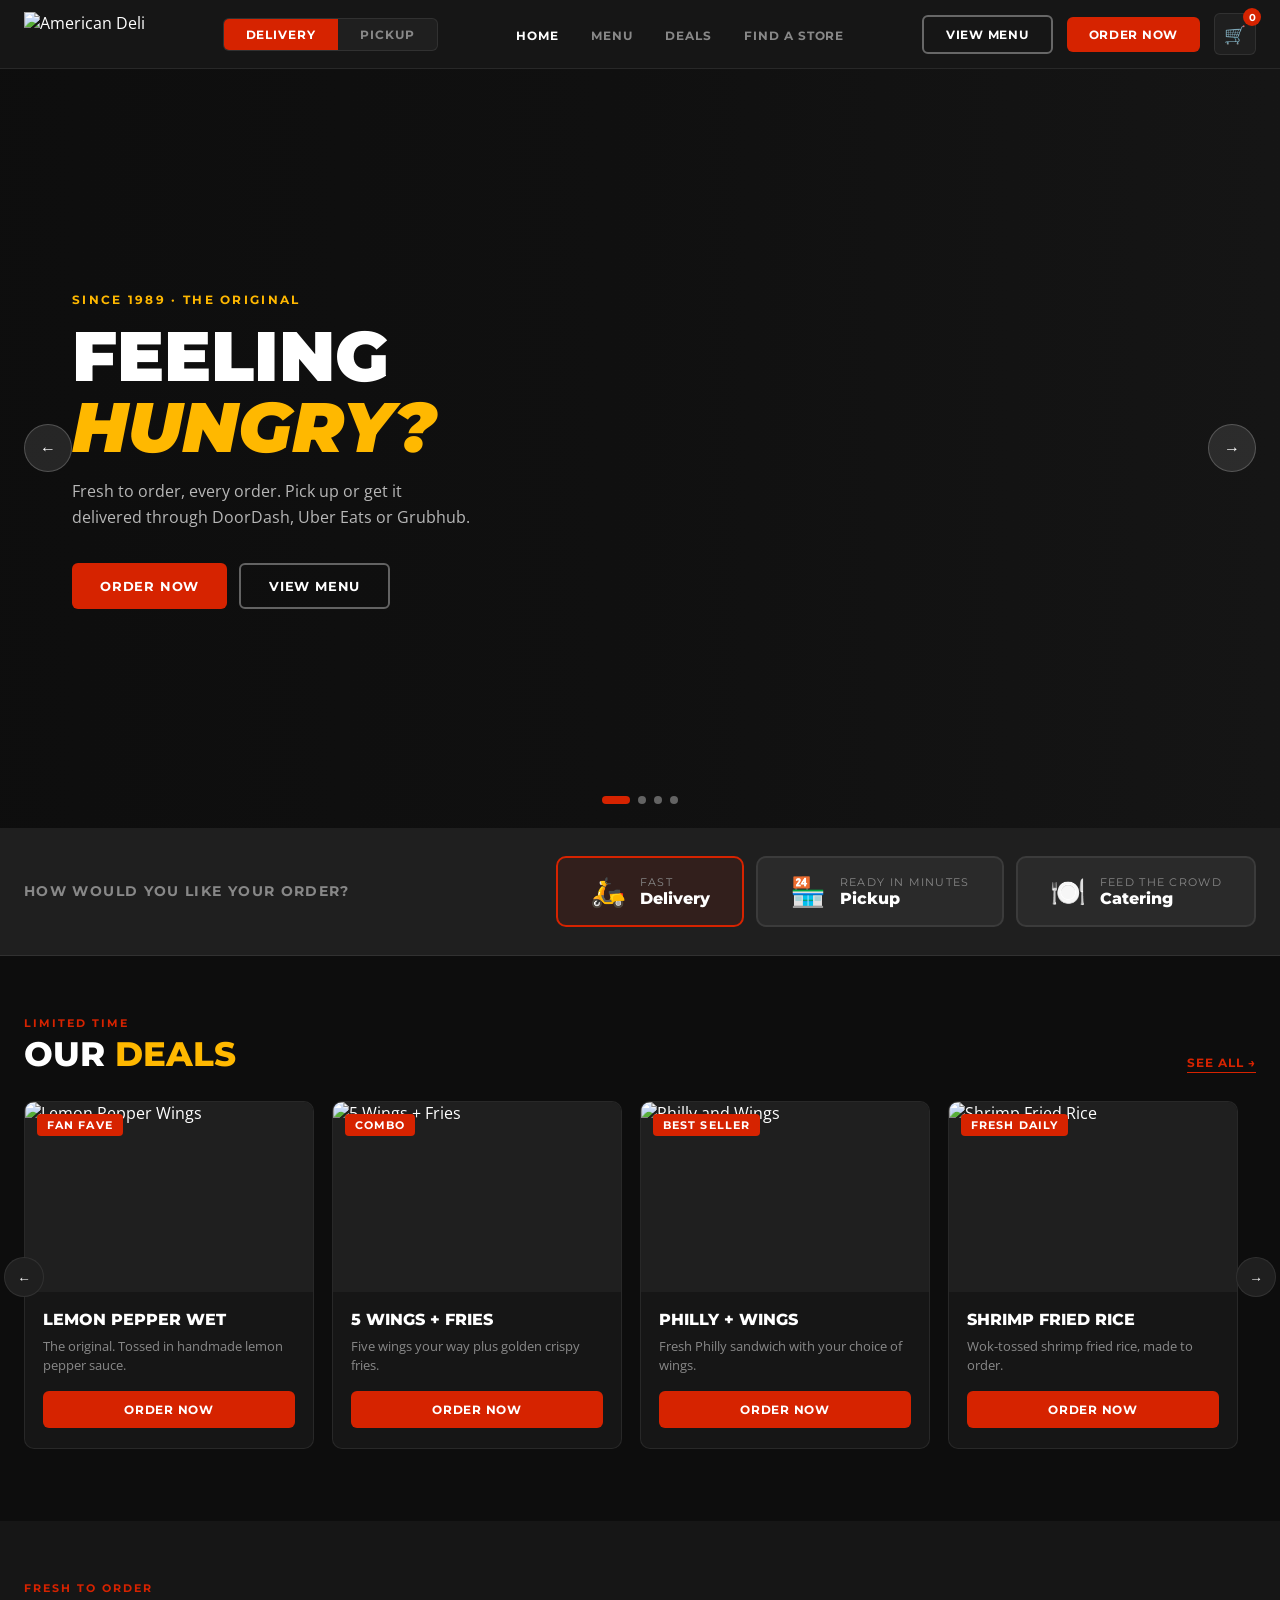
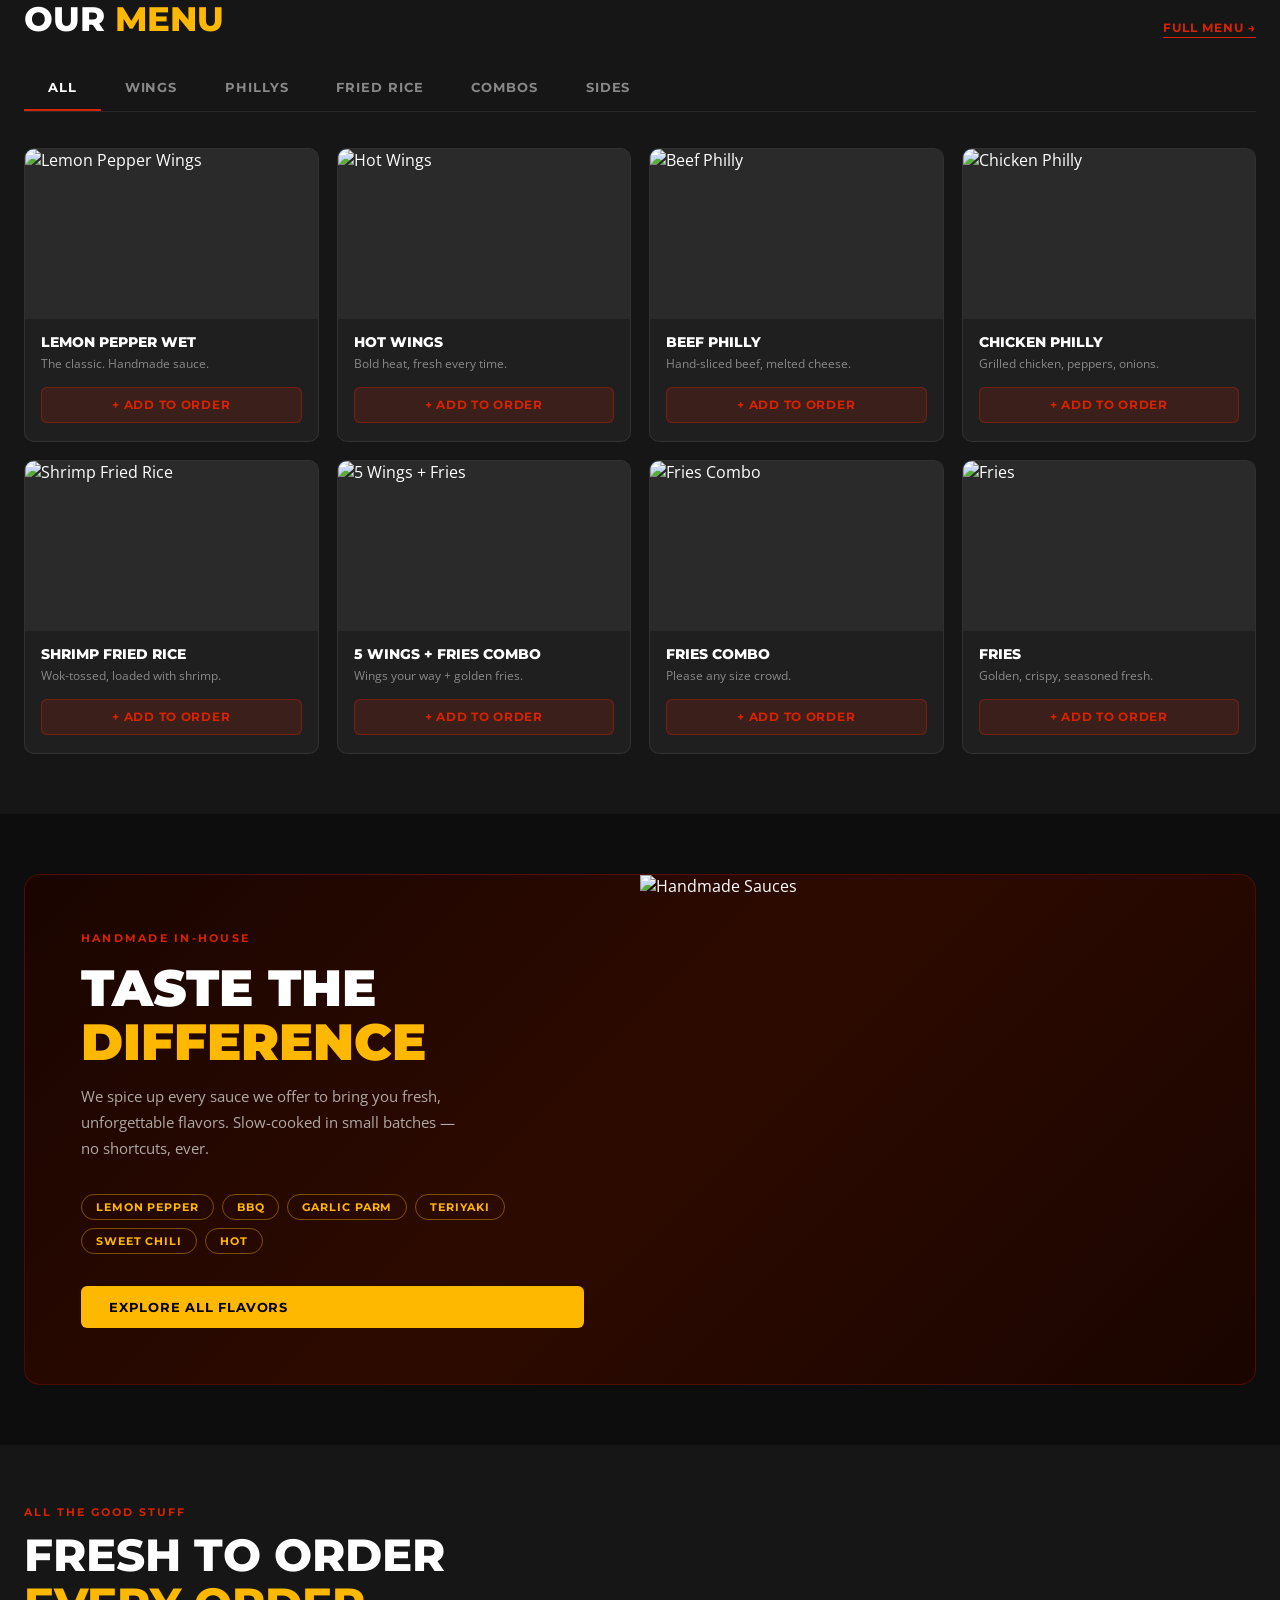
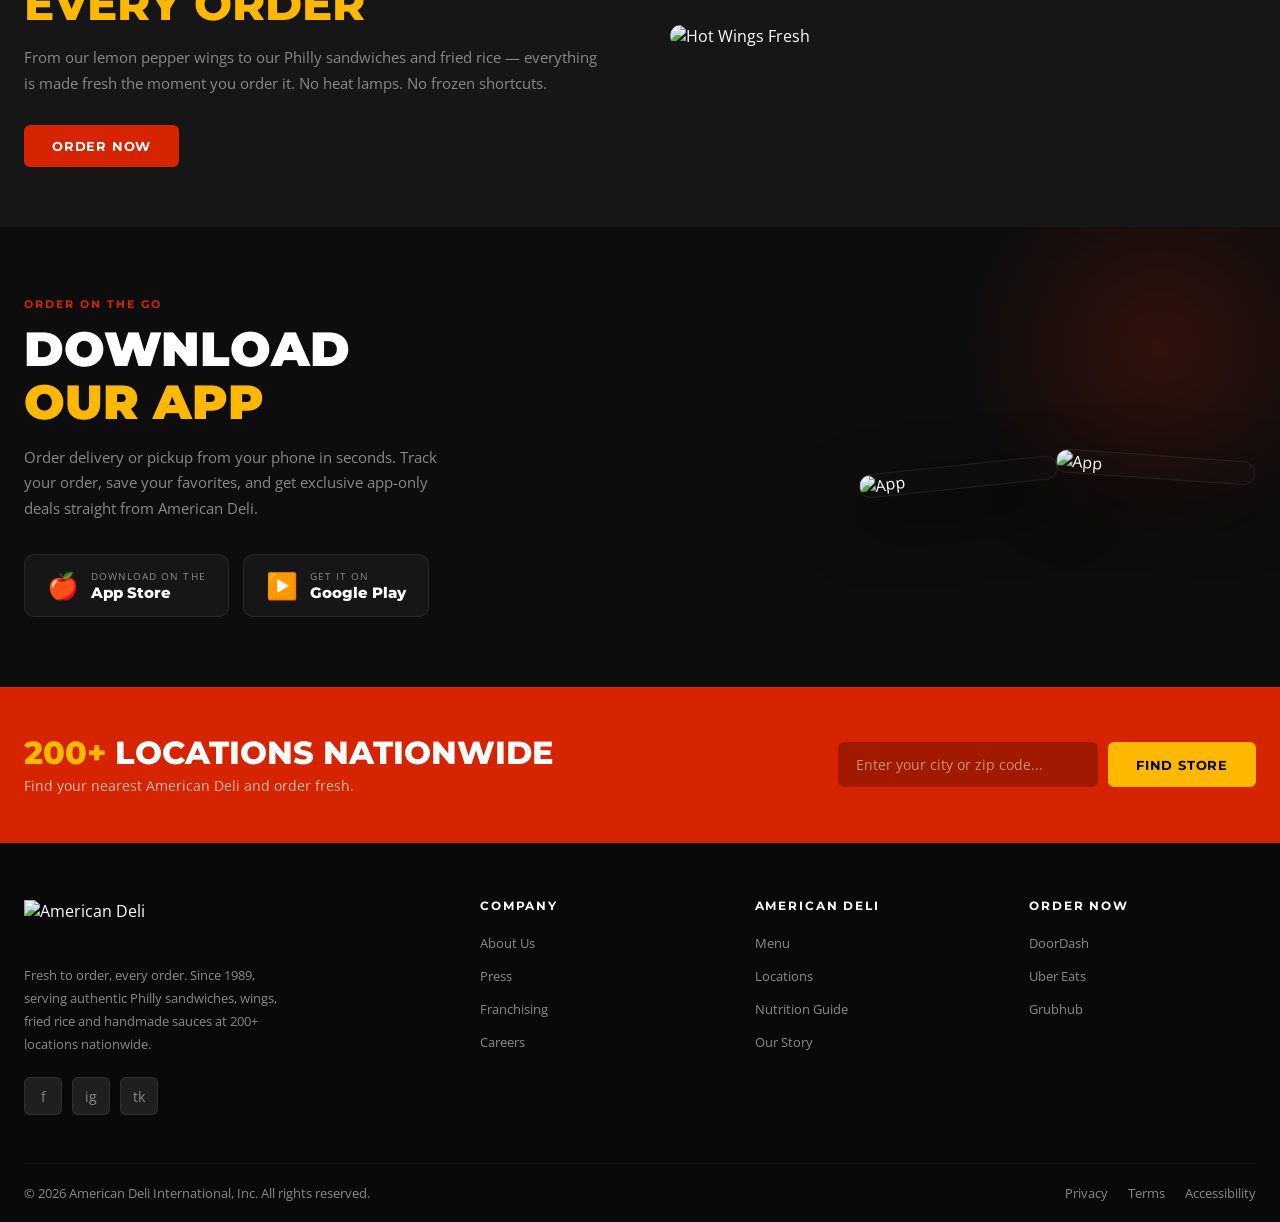
==== commit 4f4f49aa: "Redesign: KFC Pakistan layout — hero slider, order toggle, deals scroll, menu tabs - Full-width 4-sl" ====
--- a/index.html
+++ b/index.html
@@ -4,469 +4,512 @@
   <meta charset="UTF-8" />
   <meta name="viewport" content="width=device-width, initial-scale=1.0" />
   <title>American Deli — Fresh To Order Every Order</title>
-  <meta name="description" content="Home of authentic Philly sandwiches, lemon pepper wings, fried rice, and handmade sauces. Order now for pickup or delivery.">
+  <meta name="description" content="Home of authentic Philly sandwiches, lemon pepper wings, fried rice and handmade sauces. 200+ locations nationwide since 1989.">
   <link rel="stylesheet" href="css/style.css" />
   <link rel="preconnect" href="https://fonts.googleapis.com" />
   <link rel="preconnect" href="https://fonts.gstatic.com" crossorigin />
 </head>
 <body>
 
-  <!-- ── HEADER ── -->
-  <header id="header">
-    <div class="container">
-      <nav class="nav-inner">
+  <!-- ══════════════════════════════════════
+       NAVBAR
+  ══════════════════════════════════════ -->
+  <header id="navbar">
+    <div class="container">
+      <div class="nav-top">
+
         <a href="index.html" class="nav-logo">
-          <img
-            src="https://images.squarespace-cdn.com/content/v1/64d523ed9c2ac100f7d13950/18fa8849-ae9c-47ea-8ec4-4a75ed2f31cf/american+deli+logo.png?format=300w"
-            alt="American Deli"
-          />
+          <img src="https://images.squarespace-cdn.com/content/v1/64d523ed9c2ac100f7d13950/18fa8849-ae9c-47ea-8ec4-4a75ed2f31cf/american+deli+logo.png?format=300w" alt="American Deli" />
         </a>
 
+        <!-- Delivery / Pickup toggle (KFC Pakistan style) -->
+        <div class="order-toggle">
+          <button class="active" id="toggleDelivery">Delivery</button>
+          <button id="togglePickup">Pickup</button>
+        </div>
+
         <ul class="nav-links">
+          <li><a href="index.html" class="active">Home</a></li>
           <li><a href="menu.html">Menu</a></li>
-          <li><a href="#locations">Locations</a></li>
-          <li><a href="#order">Order Now</a></li>
-          <li><a href="#sauces">Our Sauces</a></li>
+          <li><a href="#deals">Deals</a></li>
+          <li><a href="#stores">Find a Store</a></li>
         </ul>
 
-        <div class="nav-actions">
-          <a href="menu.html" class="btn btn-outline">View Menu</a>
-          <a href="#order" class="btn btn-primary">Order Now</a>
+        <div class="nav-right">
+          <a href="menu.html" class="btn btn-ghost">View Menu</a>
+          <a href="#deals" class="btn btn-red">Order Now</a>
+          <button class="cart-btn" aria-label="Cart">
+            🛒
+            <span class="cart-count">0</span>
+          </button>
         </div>
 
         <button class="hamburger" id="hamburger" aria-label="Open menu">
           <span></span><span></span><span></span>
         </button>
-      </nav>
-    </div>
-
-    <div class="mobile-menu" id="mobileMenu">
+      </div>
+    </div>
+
+    <div class="mobile-nav" id="mobileNav">
+      <a href="index.html">Home</a>
       <a href="menu.html">Menu</a>
-      <a href="#locations">Locations</a>
-      <a href="#sauces">Our Sauces</a>
-      <a href="#order" class="btn btn-primary">Order Now</a>
+      <a href="#deals">Deals</a>
+      <a href="#stores">Find a Store</a>
+      <div class="order-toggle">
+        <button class="active">Delivery</button>
+        <button>Pickup</button>
+      </div>
+      <a href="#deals" class="btn btn-red">Order Now</a>
     </div>
   </header>
 
-  <!-- ── TICKER ── -->
-  <div class="ticker-bar" aria-hidden="true">
-    <div class="ticker-track" id="tickerTrack">
-      <span>Lemon Pepper Wings</span>
-      <span>Fresh To Order Every Order</span>
-      <span>Philly Sandwiches</span>
-      <span>Shrimp Fried Rice</span>
-      <span>Handmade Sauces</span>
-      <span>200+ Locations Nationwide</span>
-      <span>Since 1989</span>
-      <span>Lemon Pepper Wings</span>
-      <span>Fresh To Order Every Order</span>
-      <span>Philly Sandwiches</span>
-      <span>Shrimp Fried Rice</span>
-      <span>Handmade Sauces</span>
-      <span>200+ Locations Nationwide</span>
-      <span>Since 1989</span>
-    </div>
-  </div>
-
-  <!-- ── HERO ── -->
-  <section class="hero" id="home">
-    <div class="hero-bg" id="heroBg"></div>
-    <div class="hero-overlay"></div>
-    <div class="container">
-      <div class="hero-content">
-        <span class="section-label">Since 1989 · The Original</span>
-        <h1>Feeling<br /><span>Hungry?</span></h1>
-        <p class="hero-subtitle">
-          Satisfying your American Deli cravings has never been easier.
-          Order now for pickup or delivery through DoorDash, Uber Eats, or Grubhub.
-        </p>
-        <div class="hero-actions">
-          <a href="#order" class="btn btn-primary">Order Now</a>
-          <a href="menu.html" class="btn btn-outline">Explore Menu</a>
-        </div>
-      </div>
-    </div>
-    <div class="hero-badge">
-      <span>★</span>
-      <span>Est. 1989</span>
-    </div>
-  </section>
-
-  <!-- ── FEATURED DEALS ── -->
-  <section class="deals-strip" id="deals">
-    <div class="container">
-      <div class="section-header reveal">
+  <!-- ══════════════════════════════════════
+       HERO SLIDER  (full-width carousel)
+  ══════════════════════════════════════ -->
+  <section class="hero-slider" id="heroSlider">
+    <div class="slides-track" id="slidesTrack">
+
+      <!-- Slide 1 -->
+      <div class="slide">
+        <div class="slide-bg" style="background-image:url('https://images.squarespace-cdn.com/content/v1/64d523ed9c2ac100f7d13950/fda7f57f-2d2b-4f6a-8cf2-ff413289a75f/Hero-food.jpg');"></div>
+        <div class="slide-content container">
+          <div class="slide-text">
+            <span class="slide-eyebrow">Since 1989 · The Original</span>
+            <h1>Feeling<br /><em>Hungry?</em></h1>
+            <p class="slide-desc">Fresh to order, every order. Pick up or get it delivered through DoorDash, Uber Eats or Grubhub.</p>
+            <div class="slide-actions">
+              <a href="#deals" class="btn btn-red">Order Now</a>
+              <a href="menu.html" class="btn btn-ghost">View Menu</a>
+            </div>
+          </div>
+        </div>
+      </div>
+
+      <!-- Slide 2 -->
+      <div class="slide">
+        <div class="slide-bg" style="background-image:url('https://images.squarespace-cdn.com/content/v1/64d523ed9c2ac100f7d13950/a49cc544-3d3d-433c-b4d1-956095a42058/lemon-pepper-wings.png'); background-color:#1a0a00;"></div>
+        <div class="slide-content container">
+          <div class="slide-text">
+            <span class="slide-eyebrow">Fan Favorite · Handmade Sauce</span>
+            <h1>Lemon<br /><em>Pepper Wet</em></h1>
+            <p class="slide-desc">The original straight from the source. Slow-tossed in our handmade lemon pepper sauce, every single time.</p>
+            <div class="slide-actions">
+              <a href="#deals" class="btn btn-red">Order Wings</a>
+              <a href="menu.html" class="btn btn-ghost">All Flavors</a>
+            </div>
+          </div>
+        </div>
+      </div>
+
+      <!-- Slide 3 -->
+      <div class="slide">
+        <div class="slide-bg" style="background-image:url('https://images.squarespace-cdn.com/content/v1/64d523ed9c2ac100f7d13950/e87beb6a-213b-49f1-b3ba-c234fb0a2076/Philly-and-Wings-and-Coke.png'); background-color:#0a0a0a;"></div>
+        <div class="slide-content container">
+          <div class="slide-text">
+            <span class="slide-eyebrow">Classic Combo · Made Fresh</span>
+            <h1>Philly?<br /><em>Wings? Yes!</em></h1>
+            <p class="slide-desc">Can't decide? You don't have to. Beef or chicken Philly paired with hot wings — the way it was meant to be.</p>
+            <div class="slide-actions">
+              <a href="#deals" class="btn btn-red">Get the Combo</a>
+              <a href="menu.html" class="btn btn-ghost">See Menu</a>
+            </div>
+          </div>
+        </div>
+      </div>
+
+      <!-- Slide 4 -->
+      <div class="slide">
+        <div class="slide-bg" style="background-image:url('https://images.squarespace-cdn.com/content/v1/64d523ed9c2ac100f7d13950/0630d732-566a-47ef-8cf5-cf9b227a0d39/Shrimp-Fried-Rice.png'); background-color:#0a1a0a;"></div>
+        <div class="slide-content container">
+          <div class="slide-text">
+            <span class="slide-eyebrow">Made Fresh · Your Way</span>
+            <h1>Rice The<br /><em>Way You Like</em></h1>
+            <p class="slide-desc">Shrimp, chicken, beef or veg — our fried rice is made fresh to order every time. No shortcuts, ever.</p>
+            <div class="slide-actions">
+              <a href="#deals" class="btn btn-red">Order Rice</a>
+              <a href="menu.html" class="btn btn-ghost">Full Menu</a>
+            </div>
+          </div>
+        </div>
+      </div>
+
+    </div><!-- /slides-track -->
+
+    <!-- Arrows -->
+    <button class="slider-arrow prev" id="slidePrev" aria-label="Previous slide">&#8592;</button>
+    <button class="slider-arrow next" id="slideNext" aria-label="Next slide">&#8594;</button>
+
+    <!-- Dots -->
+    <div class="slider-dots" id="sliderDots">
+      <button class="slider-dot active" data-index="0"></button>
+      <button class="slider-dot" data-index="1"></button>
+      <button class="slider-dot" data-index="2"></button>
+      <button class="slider-dot" data-index="3"></button>
+    </div>
+  </section>
+
+  <!-- ══════════════════════════════════════
+       ORDER TYPE SECTION
+  ══════════════════════════════════════ -->
+  <section class="order-type-section">
+    <div class="container">
+      <div class="order-type-inner">
+        <h3>How would you like your order?</h3>
+        <div class="order-type-cards">
+          <div class="order-card active" id="cardDelivery">
+            <div class="order-card-icon">🛵</div>
+            <div class="order-card-text">
+              <div class="label">Fast</div>
+              <div class="name">Delivery</div>
+            </div>
+          </div>
+          <div class="order-card" id="cardPickup">
+            <div class="order-card-icon">🏪</div>
+            <div class="order-card-text">
+              <div class="label">Ready in minutes</div>
+              <div class="name">Pickup</div>
+            </div>
+          </div>
+          <div class="order-card" id="cardCatering">
+            <div class="order-card-icon">🍽️</div>
+            <div class="order-card-text">
+              <div class="label">Feed the crowd</div>
+              <div class="name">Catering</div>
+            </div>
+          </div>
+        </div>
+      </div>
+    </div>
+  </section>
+
+  <!-- ══════════════════════════════════════
+       DEALS SECTION  (horizontal scroll)
+  ══════════════════════════════════════ -->
+  <section class="deals-section" id="deals">
+    <div class="container">
+      <div class="sec-head reveal">
+        <div class="sec-head-left">
+          <div class="eyebrow">Limited Time</div>
+          <h2>Our <span>Deals</span></h2>
+        </div>
+        <a href="menu.html" class="see-all">See All &rarr;</a>
+      </div>
+
+      <div class="deals-scroll-wrap">
+        <button class="scroll-arrow left" id="dealsLeft" aria-label="Scroll left">&#8592;</button>
+
+        <div class="deals-scroll" id="dealsScroll">
+
+          <div class="deal-card reveal d1">
+            <div class="deal-card-img">
+              <img src="https://images.squarespace-cdn.com/content/v1/64d523ed9c2ac100f7d13950/a49cc544-3d3d-433c-b4d1-956095a42058/lemon-pepper-wings.png" alt="Lemon Pepper Wings" loading="lazy" />
+              <span class="deal-badge">Fan Fave</span>
+            </div>
+            <div class="deal-card-body">
+              <h3>Lemon Pepper Wet</h3>
+              <p>The original. Tossed in handmade lemon pepper sauce.</p>
+              <a href="#" class="btn btn-red">Order Now</a>
+            </div>
+          </div>
+
+          <div class="deal-card reveal d2">
+            <div class="deal-card-img">
+              <img src="https://images.squarespace-cdn.com/content/v1/64d523ed9c2ac100f7d13950/48c1e47f-1320-4643-a724-2d2362dc67d5/5-wings-fries-combos.jpg" alt="5 Wings + Fries" loading="lazy" />
+              <span class="deal-badge">Combo</span>
+            </div>
+            <div class="deal-card-body">
+              <h3>5 Wings + Fries</h3>
+              <p>Five wings your way plus golden crispy fries.</p>
+              <a href="#" class="btn btn-red">Order Now</a>
+            </div>
+          </div>
+
+          <div class="deal-card reveal d3">
+            <div class="deal-card-img">
+              <img src="https://images.squarespace-cdn.com/content/v1/64d523ed9c2ac100f7d13950/e87beb6a-213b-49f1-b3ba-c234fb0a2076/Philly-and-Wings-and-Coke.png" alt="Philly and Wings" loading="lazy" />
+              <span class="deal-badge">Best Seller</span>
+            </div>
+            <div class="deal-card-body">
+              <h3>Philly + Wings</h3>
+              <p>Fresh Philly sandwich with your choice of wings.</p>
+              <a href="#" class="btn btn-red">Order Now</a>
+            </div>
+          </div>
+
+          <div class="deal-card reveal d4">
+            <div class="deal-card-img">
+              <img src="https://images.squarespace-cdn.com/content/v1/64d523ed9c2ac100f7d13950/0630d732-566a-47ef-8cf5-cf9b227a0d39/Shrimp-Fried-Rice.png" alt="Shrimp Fried Rice" loading="lazy" />
+              <span class="deal-badge">Fresh Daily</span>
+            </div>
+            <div class="deal-card-body">
+              <h3>Shrimp Fried Rice</h3>
+              <p>Wok-tossed shrimp fried rice, made to order.</p>
+              <a href="#" class="btn btn-red">Order Now</a>
+            </div>
+          </div>
+
+          <div class="deal-card reveal">
+            <div class="deal-card-img">
+              <img src="https://images.squarespace-cdn.com/content/v1/64d523ed9c2ac100f7d13950/b7a535b8-fca0-479a-8c33-6053318fe3f1/fries-combos.jpg" alt="Fries Combo" loading="lazy" />
+              <span class="deal-badge">Crowd Pleaser</span>
+            </div>
+            <div class="deal-card-body">
+              <h3>Fries Combo</h3>
+              <p>Golden fries stacked for any size crowd.</p>
+              <a href="#" class="btn btn-red">Order Now</a>
+            </div>
+          </div>
+
+          <div class="deal-card reveal">
+            <div class="deal-card-img">
+              <img src="https://images.squarespace-cdn.com/content/v1/64d523ed9c2ac100f7d13950/74e04aea-4164-4b20-bcdd-bcbc38e466af/5-wings-combos.jpg" alt="5 Wings Combo" loading="lazy" />
+              <span class="deal-badge">Value</span>
+            </div>
+            <div class="deal-card-body">
+              <h3>5 Wings Combo</h3>
+              <p>Five wings with your choice of side and drink.</p>
+              <a href="#" class="btn btn-red">Order Now</a>
+            </div>
+          </div>
+
+        </div><!-- /deals-scroll -->
+
+        <button class="scroll-arrow right" id="dealsRight" aria-label="Scroll right">&#8594;</button>
+      </div>
+    </div>
+  </section>
+
+  <!-- ══════════════════════════════════════
+       MENU SECTION  (category tabs + grid)
+  ══════════════════════════════════════ -->
+  <section class="menu-section" id="menu">
+    <div class="container">
+      <div class="sec-head reveal">
+        <div class="sec-head-left">
+          <div class="eyebrow">Fresh To Order</div>
+          <h2>Our <span>Menu</span></h2>
+        </div>
+        <a href="menu.html" class="see-all">Full Menu &rarr;</a>
+      </div>
+
+      <!-- Category tabs -->
+      <div class="cat-tabs" id="catTabs">
+        <button class="cat-tab active" data-cat="all">All</button>
+        <button class="cat-tab" data-cat="wings">Wings</button>
+        <button class="cat-tab" data-cat="phillys">Phillys</button>
+        <button class="cat-tab" data-cat="rice">Fried Rice</button>
+        <button class="cat-tab" data-cat="combos">Combos</button>
+        <button class="cat-tab" data-cat="sides">Sides</button>
+      </div>
+
+      <!-- Menu grid -->
+      <div class="menu-grid" id="menuGrid">
+
+        <div class="menu-card" data-cat="wings">
+          <div class="menu-card-img">
+            <img src="https://images.squarespace-cdn.com/content/v1/64d523ed9c2ac100f7d13950/a49cc544-3d3d-433c-b4d1-956095a42058/lemon-pepper-wings.png" alt="Lemon Pepper Wings" loading="lazy" />
+          </div>
+          <div class="menu-card-body">
+            <h4>Lemon Pepper Wet</h4>
+            <p>The classic. Handmade sauce.</p>
+            <button class="add-btn">+ Add to Order</button>
+          </div>
+        </div>
+
+        <div class="menu-card" data-cat="wings">
+          <div class="menu-card-img">
+            <img src="https://images.squarespace-cdn.com/content/v1/64d523ed9c2ac100f7d13950/f2fa6245-3cce-4a18-8c0d-8527d0418a11/Wings-2.jpg" alt="Hot Wings" loading="lazy" />
+          </div>
+          <div class="menu-card-body">
+            <h4>Hot Wings</h4>
+            <p>Bold heat, fresh every time.</p>
+            <button class="add-btn">+ Add to Order</button>
+          </div>
+        </div>
+
+        <div class="menu-card" data-cat="phillys">
+          <div class="menu-card-img">
+            <img src="https://images.squarespace-cdn.com/content/v1/64d523ed9c2ac100f7d13950/3e56a94b-578b-4969-9dce-45c75ddf7415/burger-on-1-1.png" alt="Beef Philly" loading="lazy" />
+          </div>
+          <div class="menu-card-body">
+            <h4>Beef Philly</h4>
+            <p>Hand-sliced beef, melted cheese.</p>
+            <button class="add-btn">+ Add to Order</button>
+          </div>
+        </div>
+
+        <div class="menu-card" data-cat="phillys">
+          <div class="menu-card-img">
+            <img src="https://images.squarespace-cdn.com/content/v1/64d523ed9c2ac100f7d13950/e87beb6a-213b-49f1-b3ba-c234fb0a2076/Philly-and-Wings-and-Coke.png" alt="Chicken Philly" loading="lazy" />
+          </div>
+          <div class="menu-card-body">
+            <h4>Chicken Philly</h4>
+            <p>Grilled chicken, peppers, onions.</p>
+            <button class="add-btn">+ Add to Order</button>
+          </div>
+        </div>
+
+        <div class="menu-card" data-cat="rice">
+          <div class="menu-card-img">
+            <img src="https://images.squarespace-cdn.com/content/v1/64d523ed9c2ac100f7d13950/0630d732-566a-47ef-8cf5-cf9b227a0d39/Shrimp-Fried-Rice.png" alt="Shrimp Fried Rice" loading="lazy" />
+          </div>
+          <div class="menu-card-body">
+            <h4>Shrimp Fried Rice</h4>
+            <p>Wok-tossed, loaded with shrimp.</p>
+            <button class="add-btn">+ Add to Order</button>
+          </div>
+        </div>
+
+        <div class="menu-card" data-cat="combos">
+          <div class="menu-card-img">
+            <img src="https://images.squarespace-cdn.com/content/v1/64d523ed9c2ac100f7d13950/48c1e47f-1320-4643-a724-2d2362dc67d5/5-wings-fries-combos.jpg" alt="5 Wings + Fries" loading="lazy" />
+          </div>
+          <div class="menu-card-body">
+            <h4>5 Wings + Fries Combo</h4>
+            <p>Wings your way + golden fries.</p>
+            <button class="add-btn">+ Add to Order</button>
+          </div>
+        </div>
+
+        <div class="menu-card" data-cat="combos">
+          <div class="menu-card-img">
+            <img src="https://images.squarespace-cdn.com/content/v1/64d523ed9c2ac100f7d13950/b7a535b8-fca0-479a-8c33-6053318fe3f1/fries-combos.jpg" alt="Fries Combo" loading="lazy" />
+          </div>
+          <div class="menu-card-body">
+            <h4>Fries Combo</h4>
+            <p>Please any size crowd.</p>
+            <button class="add-btn">+ Add to Order</button>
+          </div>
+        </div>
+
+        <div class="menu-card" data-cat="sides">
+          <div class="menu-card-img">
+            <img src="https://images.squarespace-cdn.com/content/v1/64d523ed9c2ac100f7d13950/fc56ddde-799d-47c7-a5ea-55ded0b504f5/Fries-AD+%281%29.png" alt="Fries" loading="lazy" />
+          </div>
+          <div class="menu-card-body">
+            <h4>Fries</h4>
+            <p>Golden, crispy, seasoned fresh.</p>
+            <button class="add-btn">+ Add to Order</button>
+          </div>
+        </div>
+
+      </div><!-- /menu-grid -->
+    </div>
+  </section>
+
+  <!-- ══════════════════════════════════════
+       FEATURE BANNER  (signature item)
+  ══════════════════════════════════════ -->
+  <section class="feature-banner">
+    <div class="container">
+      <div class="feature-inner reveal">
+        <div class="feature-text-side">
+          <div class="eyebrow">Handmade In-House</div>
+          <h2>Taste The<br /><span>Difference</span></h2>
+          <p>We spice up every sauce we offer to bring you fresh, unforgettable flavors. Slow-cooked in small batches — no shortcuts, ever.</p>
+          <div class="flavors">
+            <span class="flavor-pill">Lemon Pepper</span>
+            <span class="flavor-pill">BBQ</span>
+            <span class="flavor-pill">Garlic Parm</span>
+            <span class="flavor-pill">Teriyaki</span>
+            <span class="flavor-pill">Sweet Chili</span>
+            <span class="flavor-pill">Hot</span>
+          </div>
+          <a href="menu.html" class="btn btn-gold">Explore All Flavors</a>
+        </div>
+        <div class="feature-img-side">
+          <img src="https://images.squarespace-cdn.com/content/v1/64d523ed9c2ac100f7d13950/44f82549-b49d-4cdc-a802-0ede244ffe4b/sausec+preview+.png" alt="Handmade Sauces" loading="lazy" />
+        </div>
+      </div>
+    </div>
+  </section>
+
+  <!-- ══════════════════════════════════════
+       SAUCE STRIP  (split layout)
+  ══════════════════════════════════════ -->
+  <section class="sauce-strip">
+    <div class="container">
+      <div class="sauce-strip-grid reveal">
+        <div class="sauce-strip-text">
+          <div class="eyebrow">All The Good Stuff</div>
+          <h2>Fresh To Order<br /><span>Every Order</span></h2>
+          <p>From our lemon pepper wings to our Philly sandwiches and fried rice — everything is made fresh the moment you order it. No heat lamps. No frozen shortcuts.</p>
+          <a href="menu.html" class="btn btn-red">Order Now</a>
+        </div>
+        <div class="sauce-strip-img">
+          <img src="https://images.squarespace-cdn.com/content/v1/64d523ed9c2ac100f7d13950/f2fa6245-3cce-4a18-8c0d-8527d0418a11/Wings-2.jpg" alt="Hot Wings Fresh" loading="lazy" />
+        </div>
+      </div>
+    </div>
+  </section>
+
+  <!-- ══════════════════════════════════════
+       APP DOWNLOAD SECTION
+  ══════════════════════════════════════ -->
+  <section class="app-section">
+    <div class="container">
+      <div class="app-inner reveal">
+        <div class="app-text">
+          <div class="eyebrow">Order On The Go</div>
+          <h2>Download<br /><span>Our App</span></h2>
+          <p>Order delivery or pickup from your phone in seconds. Track your order, save your favorites, and get exclusive app-only deals straight from American Deli.</p>
+          <div class="app-badges">
+            <div class="app-badge">
+              <div class="app-badge-icon">🍎</div>
+              <div class="app-badge-text">
+                <div class="label">Download on the</div>
+                <div class="store">App Store</div>
+              </div>
+            </div>
+            <div class="app-badge">
+              <div class="app-badge-icon">▶️</div>
+              <div class="app-badge-text">
+                <div class="label">Get it on</div>
+                <div class="store">Google Play</div>
+              </div>
+            </div>
+          </div>
+        </div>
+        <div class="app-phones">
+          <img src="https://images.squarespace-cdn.com/content/v1/64d523ed9c2ac100f7d13950/7ac467cd-0e7a-4a11-a93e-928d1d2e0fc7/cokee.png" alt="App" loading="lazy" />
+          <img src="https://images.squarespace-cdn.com/content/v1/64d523ed9c2ac100f7d13950/1d443ce0-fed5-475e-935c-87fd8bf93217/american-deli-large-logo.png" alt="App" loading="lazy" />
+        </div>
+      </div>
+    </div>
+  </section>
+
+  <!-- ══════════════════════════════════════
+       FIND A STORE BANNER
+  ══════════════════════════════════════ -->
+  <section class="store-banner" id="stores">
+    <div class="container">
+      <div class="store-banner-inner">
         <div>
-          <span class="section-label">Fan Favorites</span>
-          <h2>The <span>Good Stuff</span></h2>
-        </div>
-        <a href="menu.html" class="btn btn-outline">Full Menu</a>
-      </div>
-
-      <div class="deals-grid">
-        <div class="deal-card reveal reveal-delay-1">
-          <div class="deal-card-img">
-            <img
-              src="https://images.squarespace-cdn.com/content/v1/64d523ed9c2ac100f7d13950/a49cc544-3d3d-433c-b4d1-956095a42058/lemon-pepper-wings.png"
-              alt="Lemon Pepper Wings"
-              loading="lazy"
-            />
-            <span class="deal-tag">Fan Favorite</span>
-          </div>
-          <div class="deal-card-body">
-            <h3>Lemon Pepper Wet</h3>
-            <p>The original straight from the source. Slow-tossed in our handmade lemon pepper sauce.</p>
-            <div class="deal-card-footer">
-              <a href="#order" class="btn btn-primary">Order Now</a>
-            </div>
-          </div>
-        </div>
-
-        <div class="deal-card reveal reveal-delay-2">
-          <div class="deal-card-img">
-            <img
-              src="https://images.squarespace-cdn.com/content/v1/64d523ed9c2ac100f7d13950/e87beb6a-213b-49f1-b3ba-c234fb0a2076/Philly-and-Wings-and-Coke.png"
-              alt="Philly and Wings"
-              loading="lazy"
-            />
-            <span class="deal-tag">Classic Combo</span>
-          </div>
-          <div class="deal-card-body">
-            <h3>Philly? Wings? Yes! + Yes!</h3>
-            <p>Can't decide? Get both. Beef or chicken Philly paired with hot wings, the way it was meant to be.</p>
-            <div class="deal-card-footer">
-              <a href="#order" class="btn btn-primary">Order Now</a>
-            </div>
-          </div>
-        </div>
-
-        <div class="deal-card reveal reveal-delay-3">
-          <div class="deal-card-img">
-            <img
-              src="https://images.squarespace-cdn.com/content/v1/64d523ed9c2ac100f7d13950/0630d732-566a-47ef-8cf5-cf9b227a0d39/Shrimp-Fried-Rice.png"
-              alt="Shrimp Fried Rice"
-              loading="lazy"
-            />
-            <span class="deal-tag">Fresh Daily</span>
-          </div>
-          <div class="deal-card-body">
-            <h3>Rice The Way You Like It</h3>
-            <p>Shrimp, chicken, beef, or veg — fried rice made fresh to order every single time.</p>
-            <div class="deal-card-footer">
-              <a href="#order" class="btn btn-primary">Order Now</a>
-            </div>
-          </div>
-        </div>
-      </div>
-    </div>
-  </section>
-
-  <!-- ── SIGNATURE SPLIT: WINGS ── -->
-  <section class="signature-section">
-    <div class="container">
-      <div class="signature-grid reveal">
-        <div class="signature-text">
-          <span class="section-label">All The Good Stuff</span>
-          <h2>Hot Wings<br /><span>Done Right</span></h2>
-          <p>
-            Fresh to order, every order. We toss every wing in sauce we make ourselves —
-            slow-cooked in small batches so the flavor hits different every time.
-            11 flavors. Zero shortcuts.
-          </p>
-          <a href="menu.html" class="btn btn-primary">See All Wings</a>
-        </div>
-        <div class="signature-img">
-          <img
-            src="https://images.squarespace-cdn.com/content/v1/64d523ed9c2ac100f7d13950/f2fa6245-3cce-4a18-8c0d-8527d0418a11/Wings-2.jpg"
-            alt="Hot Wings"
-            loading="lazy"
-          />
-        </div>
-      </div>
-    </div>
-  </section>
-
-  <!-- ── MENU PREVIEW ── -->
-  <section class="menu-section" id="menu">
-    <div class="container">
-      <div class="section-header reveal">
-        <div>
-          <span class="section-label">Our Menu</span>
-          <h2>Hungry? <span>Combo It!</span></h2>
-        </div>
-      </div>
-
-      <div class="menu-tabs reveal">
-        <button class="menu-tab active" data-cat="combos">Combos</button>
-        <button class="menu-tab" data-cat="wings">Wings</button>
-        <button class="menu-tab" data-cat="phillys">Phillys</button>
-        <button class="menu-tab" data-cat="rice">Fried Rice</button>
-        <button class="menu-tab" data-cat="sides">Sides</button>
-      </div>
-
-      <div class="menu-grid" id="menuGrid">
-        <!-- Combos (default) -->
-        <div class="menu-card" data-cat="combos">
-          <div class="menu-card-img">
-            <img src="https://images.squarespace-cdn.com/content/v1/64d523ed9c2ac100f7d13950/b7a535b8-fca0-479a-8c33-6053318fe3f1/fries-combos.jpg" alt="Fries Combo" loading="lazy" />
-          </div>
-          <div class="menu-card-info">
-            <h4>Fries Combo</h4>
-            <p>Please any size crowd</p>
-          </div>
-        </div>
-
-        <div class="menu-card" data-cat="combos">
-          <div class="menu-card-img">
-            <img src="https://images.squarespace-cdn.com/content/v1/64d523ed9c2ac100f7d13950/48c1e47f-1320-4643-a724-2d2362dc67d5/5-wings-fries-combos.jpg" alt="5 Wings + Fries" loading="lazy" />
-          </div>
-          <div class="menu-card-info">
-            <h4>5 Wings + Fries</h4>
-            <p>Crowd-pleaser combo</p>
-          </div>
-        </div>
-
-        <div class="menu-card" data-cat="combos">
-          <div class="menu-card-img">
-            <img src="https://images.squarespace-cdn.com/content/v1/64d523ed9c2ac100f7d13950/74e04aea-4164-4b20-bcdd-bcbc38e466af/5-wings-combos.jpg" alt="5 Wings Combo" loading="lazy" />
-          </div>
-          <div class="menu-card-info">
-            <h4>5 Wings Combo</h4>
-            <p>Wings + your choice of side</p>
-          </div>
-        </div>
-
-        <div class="menu-card" data-cat="combos">
-          <div class="menu-card-img">
-            <img src="https://images.squarespace-cdn.com/content/v1/64d523ed9c2ac100f7d13950/e87beb6a-213b-49f1-b3ba-c234fb0a2076/Philly-and-Wings-and-Coke.png" alt="Philly and Wings" loading="lazy" />
-          </div>
-          <div class="menu-card-info">
-            <h4>Philly + Wings Combo</h4>
-            <p>The ultimate American Deli combo</p>
-          </div>
-        </div>
-
-        <!-- Wings -->
-        <div class="menu-card" data-cat="wings" style="display:none;">
-          <div class="menu-card-img">
-            <img src="https://images.squarespace-cdn.com/content/v1/64d523ed9c2ac100f7d13950/a49cc544-3d3d-433c-b4d1-956095a42058/lemon-pepper-wings.png" alt="Lemon Pepper Wings" loading="lazy" />
-          </div>
-          <div class="menu-card-info">
-            <h4>Lemon Pepper Wet</h4>
-            <p>The original. The classic.</p>
-          </div>
-        </div>
-
-        <div class="menu-card" data-cat="wings" style="display:none;">
-          <div class="menu-card-img">
-            <img src="https://images.squarespace-cdn.com/content/v1/64d523ed9c2ac100f7d13950/f2fa6245-3cce-4a18-8c0d-8527d0418a11/Wings-2.jpg" alt="Hot Wings" loading="lazy" />
-          </div>
-          <div class="menu-card-info">
-            <h4>Hot Wings</h4>
-            <p>Bold heat, handmade sauce</p>
-          </div>
-        </div>
-
-        <!-- Phillys -->
-        <div class="menu-card" data-cat="phillys" style="display:none;">
-          <div class="menu-card-img">
-            <img src="https://images.squarespace-cdn.com/content/v1/64d523ed9c2ac100f7d13950/3e56a94b-578b-4969-9dce-45c75ddf7415/burger-on-1-1.png" alt="Beef Philly" loading="lazy" />
-          </div>
-          <div class="menu-card-info">
-            <h4>Beef Philly</h4>
-            <p>Classic cheesesteak, American Deli style</p>
-          </div>
-        </div>
-
-        <div class="menu-card" data-cat="phillys" style="display:none;">
-          <div class="menu-card-img">
-            <img src="https://images.squarespace-cdn.com/content/v1/64d523ed9c2ac100f7d13950/e87beb6a-213b-49f1-b3ba-c234fb0a2076/Philly-and-Wings-and-Coke.png" alt="Chicken Philly" loading="lazy" />
-          </div>
-          <div class="menu-card-info">
-            <h4>Chicken Philly</h4>
-            <p>Grilled chicken, melted cheese</p>
-          </div>
-        </div>
-
-        <!-- Fried Rice -->
-        <div class="menu-card" data-cat="rice" style="display:none;">
-          <div class="menu-card-img">
-            <img src="https://images.squarespace-cdn.com/content/v1/64d523ed9c2ac100f7d13950/0630d732-566a-47ef-8cf5-cf9b227a0d39/Shrimp-Fried-Rice.png" alt="Shrimp Fried Rice" loading="lazy" />
-          </div>
-          <div class="menu-card-info">
-            <h4>Shrimp Fried Rice</h4>
-            <p>Fresh made, loaded with shrimp</p>
-          </div>
-        </div>
-
-        <!-- Sides -->
-        <div class="menu-card" data-cat="sides" style="display:none;">
-          <div class="menu-card-img">
-            <img src="https://images.squarespace-cdn.com/content/v1/64d523ed9c2ac100f7d13950/fc56ddde-799d-47c7-a5ea-55ded0b504f5/Fries-AD+%281%29.png" alt="Fries" loading="lazy" />
-          </div>
-          <div class="menu-card-info">
-            <h4>Fries</h4>
-            <p>Golden, crispy, fresh-cut</p>
-          </div>
-        </div>
-
-        <div class="menu-card" data-cat="sides" style="display:none;">
-          <div class="menu-card-img">
-            <img src="https://images.squarespace-cdn.com/content/v1/64d523ed9c2ac100f7d13950/7ac467cd-0e7a-4a11-a93e-928d1d2e0fc7/cokee.png" alt="Drinks" loading="lazy" />
-          </div>
-          <div class="menu-card-info">
-            <h4>Fresh Drinks</h4>
-            <p>Coke, Sprite, Fanta & more</p>
-          </div>
-        </div>
-      </div>
-    </div>
-  </section>
-
-  <!-- ── SIGNATURE SPLIT: PHILLY ── -->
-  <section class="signature-section">
-    <div class="container">
-      <div class="signature-grid reverse reveal">
-        <div class="signature-text">
-          <span class="section-label">Made Fresh Daily</span>
-          <h2>The Original<br /><span>Philly</span></h2>
-          <p>
-            Beef or chicken — hand-sliced and cooked fresh to order every time.
-            Stacked on a toasted hoagie roll with melted cheese and all the fixings.
-            This is what the deli is known for.
-          </p>
-          <a href="menu.html" class="btn btn-primary">Order a Philly</a>
-        </div>
-        <div class="signature-img">
-          <img
-            src="https://images.squarespace-cdn.com/content/v1/64d523ed9c2ac100f7d13950/3e56a94b-578b-4969-9dce-45c75ddf7415/burger-on-1-1.png"
-            alt="Beef Philly Sandwich"
-            loading="lazy"
-          />
-        </div>
-      </div>
-    </div>
-  </section>
-
-  <!-- ── SAUCE BANNER ── -->
-  <section class="sauce-banner" id="sauces">
-    <div class="container">
-      <div class="sauce-inner reveal">
-        <div class="sauce-text">
-          <span class="section-label">Handmade In-House</span>
-          <h2>Taste The<br />Difference</h2>
-          <p>
-            We spice up every sauce we offer to bring you fresh, unforgettable flavors.
-            Slow-cooked in small batches — from Lemon Pepper Wet to BBQ to Garlic Parmesan.
-            No shortcuts. No bottled shortcuts. Just real sauce.
-          </p>
-          <a href="menu.html" class="btn btn-outline">Explore All Flavors</a>
-        </div>
-        <div class="sauce-img">
-          <img
-            src="https://images.squarespace-cdn.com/content/v1/64d523ed9c2ac100f7d13950/44f82549-b49d-4cdc-a802-0ede244ffe4b/sausec+preview+.png"
-            alt="Handmade Sauces"
-          />
-        </div>
-      </div>
-    </div>
-  </section>
-
-  <!-- ── ORDER PLATFORMS ── -->
-  <section class="order-section" id="order">
-    <div class="container">
-      <span class="section-label reveal">Order Online</span>
-      <h2 class="reveal">Order Now.<br /><span>Pick Up Fast.</span></h2>
-      <p class="subtitle reveal">
-        Satisfying your American Deli cravings has never been easier.
-        Order for pickup or delivery through your favorite platform.
-      </p>
-
-      <div class="platforms-grid reveal">
-        <a href="#" class="platform-btn">
-          <div class="platform-icon" style="background:#FF3008;">🍕</div>
-          <div class="platform-info">
-            <div class="label">Order via</div>
-            <div class="name">DoorDash</div>
-          </div>
-        </a>
-        <a href="#" class="platform-btn">
-          <div class="platform-icon" style="background:#06C167;">🛵</div>
-          <div class="platform-info">
-            <div class="label">Order via</div>
-            <div class="name">Uber Eats</div>
-          </div>
-        </a>
-        <a href="#" class="platform-btn">
-          <div class="platform-icon" style="background:#FF2C55;">🥡</div>
-          <div class="platform-info">
-            <div class="label">Order via</div>
-            <div class="name">Grubhub</div>
-          </div>
-        </a>
-      </div>
-    </div>
-  </section>
-
-  <!-- ── LOCATIONS ── -->
-  <section class="locations-section" id="locations">
-    <div class="container">
-      <div class="locations-inner">
-        <div class="locations-text reveal">
-          <span class="section-label">Find Us</span>
-          <h2><span>200+</span> Locations<br />Nationwide</h2>
-
-          <div class="locations-stat">
-            <div class="stat-item">
-              <h3>200+</h3>
-              <p>Locations</p>
-            </div>
-            <div class="stat-item">
-              <h3>35+</h3>
-              <p>Years Strong</p>
-            </div>
-            <div class="stat-item">
-              <h3>1989</h3>
-              <p>Est.</p>
-            </div>
-          </div>
-
-          <p>
-            With over 200 locations across the country, there's always an American Deli nearby.
-            Find your closest location and get fresh-made food in minutes.
-          </p>
-          <a href="#" class="btn btn-primary">Find A Location</a>
-        </div>
-
-        <div class="locations-map reveal reveal-delay-2">
-          <div class="map-placeholder">
-            <div class="map-icon">📍</div>
-            <h4>Find Your Nearest Deli</h4>
-            <p>200+ locations across the USA</p>
-          </div>
-        </div>
-      </div>
-    </div>
-  </section>
-
-  <!-- ── FOOTER ── -->
+          <h2><span>200+</span> Locations Nationwide</h2>
+          <p>Find your nearest American Deli and order fresh.</p>
+        </div>
+        <div class="store-search">
+          <input type="text" placeholder="Enter your city or zip code..." />
+          <a href="#" class="btn btn-gold">Find Store</a>
+        </div>
+      </div>
+    </div>
+  </section>
+
+  <!-- ══════════════════════════════════════
+       FOOTER
+  ══════════════════════════════════════ -->
   <footer>
     <div class="container">
-      <div class="footer-grid">
+      <div class="footer-main">
+
         <div class="footer-brand">
-          <img
-            src="https://images.squarespace-cdn.com/content/v1/64d523ed9c2ac100f7d13950/18fa8849-ae9c-47ea-8ec4-4a75ed2f31cf/american+deli+logo.png?format=300w"
-            alt="American Deli"
-          />
-          <p>
-            Fresh to order. Every order. Since 1989, American Deli has been serving
-            authentic Philly sandwiches, wings, fried rice, and handmade sauces
-            across 200+ locations nationwide.
-          </p>
+          <img src="https://images.squarespace-cdn.com/content/v1/64d523ed9c2ac100f7d13950/18fa8849-ae9c-47ea-8ec4-4a75ed2f31cf/american+deli+logo.png?format=300w" alt="American Deli" />
+          <p>Fresh to order, every order. Since 1989, serving authentic Philly sandwiches, wings, fried rice and handmade sauces at 200+ locations nationwide.</p>
           <div class="footer-social">
-            <a href="#" class="social-link" aria-label="Facebook">f</a>
-            <a href="#" class="social-link" aria-label="Instagram">ig</a>
-            <a href="#" class="social-link" aria-label="TikTok">tk</a>
+            <a href="#" class="social-icon" aria-label="Facebook">f</a>
+            <a href="#" class="social-icon" aria-label="Instagram">ig</a>
+            <a href="#" class="social-icon" aria-label="TikTok">tk</a>
           </div>
         </div>
 
@@ -484,7 +527,7 @@
           <h5>American Deli</h5>
           <ul>
             <li><a href="menu.html">Menu</a></li>
-            <li><a href="#">Locations</a></li>
+            <li><a href="#stores">Locations</a></li>
             <li><a href="#">Nutrition Guide</a></li>
             <li><a href="#">Our Story</a></li>
           </ul>
@@ -498,6 +541,7 @@
             <li><a href="#">Grubhub</a></li>
           </ul>
         </div>
+
       </div>
 
       <div class="footer-bottom">
--- a/css/style.css
+++ b/css/style.css
@@ -1,1082 +1,696 @@
-/* ============================================================
-   AMERICAN DELI — KFC Pakistan Layout System
-   Colors: American Deli Brand | Layout: KFC Pakistan
-   ============================================================ */
-
-@import url('https://fonts.googleapis.com/css2?family=Montserrat:wght@400;600;700;800;900&family=Open+Sans:wght@400;600&display=swap');
-
-/* ── Reset & Base ── */
+@import url('https://fonts.googleapis.com/css2?family=Montserrat:ital,wght@0,400;0,600;0,700;0,800;0,900;1,800&family=Open+Sans:wght@400;600&display=swap');
+
+/* ── Reset ── */
 *, *::before, *::after { margin: 0; padding: 0; box-sizing: border-box; }
 
 :root {
-  --red:        #D62300;
-  --orange:     #E8440A;
-  --gold:       #FFB800;
-  --dark:       #111111;
-  --dark-card:  #1E1E1E;
-  --dark-2:     #2A2A2A;
-  --mid:        #3A3A3A;
-  --light:      #F5F0E8;
-  --white:      #FFFFFF;
-  --text-muted: #AAAAAA;
-  --radius:     12px;
-  --radius-lg:  20px;
-  --transition: 0.3s ease;
-  --shadow:     0 8px 32px rgba(0,0,0,0.45);
+  --red:      #D62300;
+  --orange:   #E8440A;
+  --gold:     #FFB800;
+  --dark:     #0D0D0D;
+  --dark2:    #161616;
+  --dark3:    #1F1F1F;
+  --dark4:    #2A2A2A;
+  --border:   rgba(255,255,255,0.08);
+  --muted:    #888;
+  --white:    #FFFFFF;
+  --radius:   10px;
+  --t:        0.28s ease;
 }
 
 html { scroll-behavior: smooth; }
-
-body {
-  font-family: 'Open Sans', sans-serif;
-  background: var(--dark);
-  color: var(--white);
-  overflow-x: hidden;
-}
-
-h1, h2, h3, h4, h5 {
-  font-family: 'Montserrat', sans-serif;
-  font-weight: 800;
-  line-height: 1.1;
-  letter-spacing: -0.02em;
-}
-
+body { font-family: 'Open Sans', sans-serif; background: var(--dark); color: var(--white); overflow-x: hidden; }
+h1,h2,h3,h4,h5 { font-family: 'Montserrat', sans-serif; font-weight: 800; line-height: 1.1; }
 a { text-decoration: none; color: inherit; }
 img { display: block; max-width: 100%; }
 ul { list-style: none; }
-
-/* ── Utility ── */
-.container {
-  width: 100%;
-  max-width: 1260px;
-  margin: 0 auto;
-  padding: 0 24px;
-}
-
+button { cursor: pointer; border: none; background: none; font-family: inherit; }
+
+.container { width: 100%; max-width: 1280px; margin: 0 auto; padding: 0 24px; }
+
+/* ── Buttons ── */
 .btn {
-  display: inline-flex;
-  align-items: center;
-  gap: 8px;
-  padding: 14px 32px;
-  border-radius: 50px;
+  display: inline-flex; align-items: center; gap: 8px;
+  padding: 13px 28px; border-radius: 6px;
+  font-family: 'Montserrat', sans-serif; font-weight: 700;
+  font-size: 0.82rem; letter-spacing: 0.06em; text-transform: uppercase;
+  transition: var(--t); cursor: pointer; border: none;
+}
+.btn-red   { background: var(--red); color: #fff; }
+.btn-red:hover { background: #bf1f00; transform: translateY(-1px); box-shadow: 0 6px 20px rgba(214,35,0,.45); }
+.btn-ghost { background: transparent; color: #fff; border: 2px solid rgba(255,255,255,.35); }
+.btn-ghost:hover { border-color: #fff; background: rgba(255,255,255,.08); }
+.btn-gold  { background: var(--gold); color: #000; }
+.btn-gold:hover { background: #e6a500; transform: translateY(-1px); }
+
+/* ─────────────────────────────────────────
+   NAVBAR
+───────────────────────────────────────── */
+#navbar {
+  position: fixed; top: 0; left: 0; right: 0; z-index: 1000;
+  background: var(--dark2);
+  border-bottom: 1px solid var(--border);
+  transition: box-shadow var(--t);
+}
+#navbar.scrolled { box-shadow: 0 4px 30px rgba(0,0,0,.6); }
+
+.nav-top {
+  display: flex; align-items: center; justify-content: space-between;
+  height: 68px; gap: 24px;
+}
+
+.nav-logo img { height: 44px; width: auto; object-fit: contain; }
+
+/* Order type toggle — in nav like KFC Pakistan */
+.order-toggle {
+  display: flex; align-items: center;
+  background: var(--dark3); border-radius: 6px;
+  border: 1px solid var(--border); overflow: hidden;
+}
+.order-toggle button {
+  padding: 8px 22px;
+  font-family: 'Montserrat', sans-serif; font-weight: 700;
+  font-size: 0.75rem; letter-spacing: 0.08em; text-transform: uppercase;
+  color: var(--muted); transition: var(--t);
+}
+.order-toggle button.active { background: var(--red); color: #fff; }
+.order-toggle button:not(.active):hover { color: #fff; }
+
+.nav-links {
+  display: flex; align-items: center; gap: 32px;
+}
+.nav-links a {
+  font-family: 'Montserrat', sans-serif; font-weight: 700;
+  font-size: 0.78rem; letter-spacing: 0.08em; text-transform: uppercase;
+  color: var(--muted); transition: color var(--t);
+}
+.nav-links a:hover, .nav-links a.active { color: #fff; }
+
+.nav-right { display: flex; align-items: center; gap: 14px; }
+.nav-right .btn { padding: 10px 22px; font-size: 0.75rem; }
+
+.cart-btn {
+  position: relative; width: 42px; height: 42px;
+  border-radius: 6px; background: var(--dark3);
+  border: 1px solid var(--border);
+  display: flex; align-items: center; justify-content: center;
+  font-size: 1.1rem; transition: var(--t);
+}
+.cart-btn:hover { border-color: var(--red); background: rgba(214,35,0,.12); }
+.cart-count {
+  position: absolute; top: -6px; right: -6px;
+  width: 18px; height: 18px; border-radius: 50%;
+  background: var(--red); color: #fff;
+  font-family: 'Montserrat', sans-serif; font-weight: 700; font-size: 0.65rem;
+  display: flex; align-items: center; justify-content: center;
+}
+
+.hamburger {
+  display: none; flex-direction: column; gap: 5px;
+  padding: 4px; width: 36px;
+}
+.hamburger span {
+  display: block; width: 100%; height: 2px;
+  background: #fff; border-radius: 2px; transition: var(--t);
+}
+.hamburger.open span:nth-child(1) { transform: rotate(45deg) translate(5px,5px); }
+.hamburger.open span:nth-child(2) { opacity: 0; }
+.hamburger.open span:nth-child(3) { transform: rotate(-45deg) translate(5px,-5px); }
+
+/* Mobile menu */
+.mobile-nav {
+  display: none; flex-direction: column;
+  background: var(--dark2); border-top: 1px solid var(--border); padding: 20px 24px 28px;
+}
+.mobile-nav.open { display: flex; }
+.mobile-nav a {
+  font-family: 'Montserrat', sans-serif; font-weight: 700;
+  font-size: 1rem; text-transform: uppercase; letter-spacing: 0.06em;
+  color: var(--muted); padding: 13px 0;
+  border-bottom: 1px solid var(--border); transition: color var(--t);
+}
+.mobile-nav a:hover { color: #fff; }
+.mobile-nav .order-toggle { margin-top: 20px; width: 100%; }
+.mobile-nav .order-toggle button { flex: 1; justify-content: center; padding: 12px; }
+.mobile-nav .btn { margin-top: 16px; justify-content: center; }
+
+/* ─────────────────────────────────────────
+   HERO SLIDER  (KFC Pakistan style — full-width carousel)
+───────────────────────────────────────── */
+.hero-slider {
+  margin-top: 68px;
+  position: relative; overflow: hidden;
+  background: var(--dark2);
+  height: 88vh; min-height: 520px; max-height: 760px;
+}
+
+.slides-track { display: flex; height: 100%; transition: transform 0.7s cubic-bezier(.77,0,.18,1); }
+
+.slide {
+  min-width: 100%; height: 100%;
+  position: relative; overflow: hidden;
+  display: flex; align-items: center;
+}
+
+.slide-bg {
+  position: absolute; inset: 0;
+  background-size: cover; background-position: center;
+}
+
+/* Each slide gets its own gradient direction */
+.slide:nth-child(odd) .slide-bg::after {
+  content: '';
+  position: absolute; inset: 0;
+  background: linear-gradient(90deg, rgba(13,13,13,.92) 0%, rgba(13,13,13,.65) 50%, rgba(13,13,13,.1) 100%);
+}
+.slide:nth-child(even) .slide-bg::after {
+  content: '';
+  position: absolute; inset: 0;
+  background: linear-gradient(270deg, rgba(13,13,13,.92) 0%, rgba(13,13,13,.65) 50%, rgba(13,13,13,.1) 100%);
+}
+
+.slide-content {
+  position: relative; z-index: 2;
+  width: 100%; display: flex;
+}
+.slide:nth-child(even) .slide-content { justify-content: flex-end; }
+
+.slide-text {
+  max-width: 540px; padding: 0 48px;
+}
+.slide:nth-child(even) .slide-text { text-align: right; }
+
+.slide-eyebrow {
+  display: inline-block;
+  font-family: 'Montserrat', sans-serif; font-weight: 700;
+  font-size: 0.72rem; letter-spacing: 0.2em; text-transform: uppercase;
+  color: var(--gold); margin-bottom: 14px;
+}
+
+.slide-text h1 {
+  font-size: clamp(2.4rem, 5.5vw, 4.8rem);
+  font-weight: 900; text-transform: uppercase; line-height: 1.0;
+  color: #fff; margin-bottom: 16px;
+}
+.slide-text h1 em { font-style: italic; color: var(--gold); }
+
+.slide-desc {
+  font-size: 1rem; color: rgba(255,255,255,.7);
+  line-height: 1.65; margin-bottom: 32px; max-width: 400px;
+}
+
+.slide-actions { display: flex; gap: 12px; flex-wrap: wrap; }
+.slide:nth-child(even) .slide-actions { justify-content: flex-end; }
+
+/* Slider controls */
+.slider-arrow {
+  position: absolute; top: 50%; transform: translateY(-50%);
+  z-index: 10; width: 48px; height: 48px;
+  background: rgba(255,255,255,.1); border: 1px solid rgba(255,255,255,.2);
+  border-radius: 50%; display: flex; align-items: center; justify-content: center;
+  font-size: 1rem; color: #fff;
+  transition: background var(--t), border-color var(--t);
+  cursor: pointer;
+}
+.slider-arrow:hover { background: var(--red); border-color: var(--red); }
+.slider-arrow.prev { left: 24px; }
+.slider-arrow.next { right: 24px; }
+
+.slider-dots {
+  position: absolute; bottom: 24px; left: 50%; transform: translateX(-50%);
+  display: flex; gap: 8px; z-index: 10;
+}
+.slider-dot {
+  width: 8px; height: 8px; border-radius: 50%;
+  background: rgba(255,255,255,.35); cursor: pointer;
+  transition: var(--t);
+}
+.slider-dot.active { background: var(--red); width: 28px; border-radius: 4px; }
+
+/* ─────────────────────────────────────────
+   ORDER TYPE SECTION  (below hero like KFC Pak)
+───────────────────────────────────────── */
+.order-type-section {
+  background: var(--dark3);
+  border-bottom: 1px solid var(--border);
+  padding: 28px 0;
+}
+
+.order-type-inner {
+  display: flex; align-items: center;
+  justify-content: space-between; gap: 24px; flex-wrap: wrap;
+}
+
+.order-type-inner h3 {
+  font-size: 0.85rem; font-weight: 700; letter-spacing: 0.1em;
+  text-transform: uppercase; color: var(--muted);
+}
+
+.order-type-cards {
+  display: flex; gap: 12px;
+}
+
+.order-card {
+  display: flex; align-items: center; gap: 14px;
+  padding: 16px 32px;
+  background: var(--dark4); border-radius: var(--radius);
+  border: 2px solid var(--border); cursor: pointer;
+  transition: var(--t); min-width: 180px;
   font-family: 'Montserrat', sans-serif;
-  font-weight: 700;
-  font-size: 0.9rem;
-  letter-spacing: 0.05em;
-  text-transform: uppercase;
+}
+.order-card:hover { border-color: rgba(214,35,0,.5); background: rgba(214,35,0,.07); }
+.order-card.active { border-color: var(--red); background: rgba(214,35,0,.1); }
+
+.order-card-icon { font-size: 1.8rem; }
+.order-card-text .label { font-size: 0.68rem; letter-spacing: 0.12em; text-transform: uppercase; color: var(--muted); }
+.order-card-text .name { font-size: 1rem; font-weight: 800; color: #fff; }
+
+/* ─────────────────────────────────────────
+   SECTION HEADER (shared)
+───────────────────────────────────────── */
+.sec-head {
+  display: flex; align-items: flex-end;
+  justify-content: space-between; margin-bottom: 28px; gap: 16px;
+}
+.sec-head-left .eyebrow {
+  font-family: 'Montserrat', sans-serif; font-size: 0.7rem;
+  font-weight: 700; letter-spacing: 0.18em; text-transform: uppercase;
+  color: var(--red); margin-bottom: 6px;
+}
+.sec-head-left h2 {
+  font-size: clamp(1.5rem, 3vw, 2.1rem);
+  text-transform: uppercase; color: #fff;
+}
+.sec-head-left h2 span { color: var(--gold); }
+.see-all {
+  font-family: 'Montserrat', sans-serif; font-weight: 700;
+  font-size: 0.78rem; letter-spacing: 0.08em; text-transform: uppercase;
+  color: var(--red); white-space: nowrap;
+  border-bottom: 1px solid var(--red); padding-bottom: 2px;
+  transition: color var(--t);
+}
+.see-all:hover { color: var(--gold); border-color: var(--gold); }
+
+/* ─────────────────────────────────────────
+   DEALS SECTION  (horizontal scroll cards)
+───────────────────────────────────────── */
+.deals-section { padding: 60px 0; background: var(--dark); }
+
+.deals-scroll-wrap { position: relative; }
+.deals-scroll {
+  display: flex; gap: 18px;
+  overflow-x: auto; padding-bottom: 12px;
+  scroll-snap-type: x mandatory;
+  -webkit-overflow-scrolling: touch;
+  scrollbar-width: none;
+}
+.deals-scroll::-webkit-scrollbar { display: none; }
+
+.deal-card {
+  flex-shrink: 0; width: 290px;
+  background: var(--dark2); border-radius: var(--radius);
+  border: 1px solid var(--border); overflow: hidden;
+  scroll-snap-align: start;
+  transition: transform var(--t), box-shadow var(--t), border-color var(--t);
   cursor: pointer;
-  border: none;
-  transition: transform var(--transition), box-shadow var(--transition), background var(--transition);
-}
-
-.btn:hover { transform: translateY(-2px); box-shadow: 0 8px 24px rgba(232,68,10,0.45); }
-.btn:active { transform: translateY(0); }
-
-.btn-primary {
-  background: var(--orange);
-  color: var(--white);
-}
-.btn-primary:hover { background: var(--red); }
-
-.btn-outline {
-  background: transparent;
-  color: var(--white);
-  border: 2px solid var(--white);
-}
-.btn-outline:hover {
-  background: var(--white);
-  color: var(--dark);
-  box-shadow: 0 8px 24px rgba(255,255,255,0.2);
-}
-
-.btn-gold {
-  background: var(--gold);
-  color: var(--dark);
-}
-.btn-gold:hover { background: #e6a500; box-shadow: 0 8px 24px rgba(255,184,0,0.45); }
-
-.section-label {
-  display: inline-block;
-  font-family: 'Montserrat', sans-serif;
-  font-size: 0.75rem;
-  font-weight: 700;
-  letter-spacing: 0.18em;
-  text-transform: uppercase;
-  color: var(--gold);
-  margin-bottom: 12px;
-}
-
-/* ============================================================
-   HEADER / NAV
-   ============================================================ */
-#header {
-  position: fixed;
-  top: 0; left: 0; right: 0;
-  z-index: 1000;
-  background: rgba(17,17,17,0.96);
-  backdrop-filter: blur(12px);
-  border-bottom: 1px solid rgba(255,255,255,0.07);
-  transition: background var(--transition);
-}
-
-#header.scrolled {
-  background: rgba(17,17,17,0.99);
-  box-shadow: 0 4px 24px rgba(0,0,0,0.5);
-}
-
-.nav-inner {
-  display: flex;
-  align-items: center;
-  justify-content: space-between;
-  height: 72px;
-  gap: 32px;
-}
-
-.nav-logo img {
-  height: 48px;
-  width: auto;
-  object-fit: contain;
-}
-
-.nav-links {
-  display: flex;
-  align-items: center;
-  gap: 36px;
-}
-
-.nav-links a {
-  font-family: 'Montserrat', sans-serif;
-  font-weight: 600;
-  font-size: 0.85rem;
-  letter-spacing: 0.08em;
-  text-transform: uppercase;
-  color: var(--text-muted);
-  transition: color var(--transition);
-  position: relative;
-}
-
-.nav-links a::after {
-  content: '';
-  position: absolute;
-  bottom: -4px; left: 0;
-  width: 0; height: 2px;
-  background: var(--orange);
-  transition: width var(--transition);
-}
-
-.nav-links a:hover { color: var(--white); }
-.nav-links a:hover::after { width: 100%; }
-.nav-links a.active { color: var(--white); }
-.nav-links a.active::after { width: 100%; }
-
-.nav-actions { display: flex; align-items: center; gap: 16px; }
-
-.nav-actions .btn { padding: 10px 24px; font-size: 0.8rem; }
-
-.hamburger {
-  display: none;
-  flex-direction: column;
-  gap: 5px;
-  cursor: pointer;
-  padding: 4px;
-  background: none;
-  border: none;
-}
-
-.hamburger span {
-  display: block;
-  width: 26px; height: 2px;
-  background: var(--white);
-  border-radius: 2px;
-  transition: var(--transition);
-}
-
-.hamburger.open span:nth-child(1) { transform: rotate(45deg) translate(5px, 5px); }
-.hamburger.open span:nth-child(2) { opacity: 0; }
-.hamburger.open span:nth-child(3) { transform: rotate(-45deg) translate(5px, -5px); }
-
-.mobile-menu {
-  display: none;
-  flex-direction: column;
-  background: var(--dark-card);
-  padding: 24px;
-  border-top: 1px solid rgba(255,255,255,0.07);
-}
-
-.mobile-menu.open { display: flex; }
-
-.mobile-menu a {
-  font-family: 'Montserrat', sans-serif;
-  font-weight: 700;
-  font-size: 1.1rem;
-  text-transform: uppercase;
-  letter-spacing: 0.06em;
-  color: var(--white);
-  padding: 14px 0;
-  border-bottom: 1px solid rgba(255,255,255,0.07);
-  transition: color var(--transition);
-}
-
-.mobile-menu a:hover { color: var(--orange); }
-.mobile-menu .btn { margin-top: 20px; width: 100%; justify-content: center; }
-
-/* ============================================================
-   ANNOUNCEMENT TICKER
-   ============================================================ */
-.ticker-bar {
-  background: var(--orange);
-  padding: 10px 0;
-  overflow: hidden;
-  margin-top: 72px;
-}
-
-.ticker-track {
-  display: flex;
-  gap: 64px;
-  animation: ticker 25s linear infinite;
-  white-space: nowrap;
-}
-
-.ticker-track span {
-  font-family: 'Montserrat', sans-serif;
-  font-weight: 700;
-  font-size: 0.78rem;
-  letter-spacing: 0.15em;
-  text-transform: uppercase;
-  color: var(--white);
-  flex-shrink: 0;
-}
-
-.ticker-track span::before {
-  content: '★';
-  margin-right: 24px;
-  color: var(--gold);
-}
-
-@keyframes ticker {
-  from { transform: translateX(0); }
-  to   { transform: translateX(-50%); }
-}
-
-/* ============================================================
-   HERO
-   ============================================================ */
-.hero {
-  position: relative;
-  min-height: 92vh;
-  display: flex;
-  align-items: center;
-  overflow: hidden;
-  background: var(--dark);
-}
-
-.hero-bg {
-  position: absolute;
-  inset: 0;
-  background-image: url('https://images.squarespace-cdn.com/content/v1/64d523ed9c2ac100f7d13950/fda7f57f-2d2b-4f6a-8cf2-ff413289a75f/Hero-food.jpg');
-  background-size: cover;
-  background-position: center 30%;
-  transform: scale(1.05);
-  transition: transform 8s ease;
-}
-
-.hero-bg.loaded { transform: scale(1); }
-
-.hero-overlay {
-  position: absolute;
-  inset: 0;
-  background: linear-gradient(
-    105deg,
-    rgba(17,17,17,0.92) 0%,
-    rgba(17,17,17,0.75) 45%,
-    rgba(17,17,17,0.2) 100%
-  );
-}
-
-.hero-content {
-  position: relative;
-  z-index: 2;
-  max-width: 640px;
-}
-
-.hero-content .section-label { font-size: 0.8rem; }
-
-.hero-content h1 {
-  font-size: clamp(2.8rem, 6vw, 5.2rem);
-  font-weight: 900;
-  text-transform: uppercase;
-  color: var(--white);
-  margin-bottom: 8px;
-  line-height: 1.0;
-}
-
-.hero-content h1 span { color: var(--orange); }
-
-.hero-subtitle {
-  font-size: clamp(1rem, 2vw, 1.25rem);
-  color: var(--text-muted);
-  font-weight: 400;
-  line-height: 1.6;
-  margin-bottom: 36px;
-  max-width: 480px;
-}
-
-.hero-actions { display: flex; gap: 16px; flex-wrap: wrap; }
-
-.hero-badge {
-  position: absolute;
-  bottom: 40px; right: 40px;
-  width: 110px; height: 110px;
-  border-radius: 50%;
-  background: var(--orange);
-  display: flex;
-  flex-direction: column;
-  align-items: center;
-  justify-content: center;
-  text-align: center;
-  padding: 12px;
-  animation: pulse-badge 3s ease-in-out infinite;
-  z-index: 2;
-}
-
-.hero-badge span:first-child {
-  font-family: 'Montserrat', sans-serif;
-  font-weight: 900;
-  font-size: 1.6rem;
-  line-height: 1;
-  color: var(--white);
-}
-
-.hero-badge span:last-child {
-  font-family: 'Montserrat', sans-serif;
-  font-weight: 700;
-  font-size: 0.6rem;
-  letter-spacing: 0.1em;
-  text-transform: uppercase;
-  color: rgba(255,255,255,0.85);
-}
-
-@keyframes pulse-badge {
-  0%, 100% { transform: scale(1); box-shadow: 0 0 0 0 rgba(232,68,10,0.5); }
-  50% { transform: scale(1.04); box-shadow: 0 0 0 16px rgba(232,68,10,0); }
-}
-
-/* ============================================================
-   FEATURED DEALS STRIP
-   ============================================================ */
-.deals-strip {
-  background: var(--dark-card);
-  padding: 64px 0;
-}
-
-.section-header {
-  display: flex;
-  align-items: flex-end;
-  justify-content: space-between;
-  margin-bottom: 40px;
-  gap: 16px;
-}
-
-.section-header h2 {
-  font-size: clamp(1.6rem, 3vw, 2.4rem);
-  text-transform: uppercase;
-  color: var(--white);
-}
-
-.section-header h2 span { color: var(--orange); }
-
-.deals-grid {
-  display: grid;
-  grid-template-columns: repeat(3, 1fr);
-  gap: 24px;
-}
-
-.deal-card {
-  background: var(--dark-2);
-  border-radius: var(--radius-lg);
-  overflow: hidden;
-  position: relative;
-  cursor: pointer;
-  transition: transform var(--transition), box-shadow var(--transition);
-  border: 1px solid rgba(255,255,255,0.06);
-}
-
+}
 .deal-card:hover {
-  transform: translateY(-6px);
-  box-shadow: 0 20px 48px rgba(0,0,0,0.5);
-  border-color: rgba(232,68,10,0.3);
+  transform: translateY(-5px);
+  box-shadow: 0 16px 40px rgba(0,0,0,.5);
+  border-color: rgba(214,35,0,.4);
 }
 
 .deal-card-img {
-  position: relative;
-  height: 220px;
-  overflow: hidden;
-  background: var(--mid);
-}
-
-.deal-card-img img {
-  width: 100%; height: 100%;
-  object-fit: cover;
-  transition: transform 0.5s ease;
-}
-
-.deal-card:hover .deal-card-img img { transform: scale(1.08); }
-
-.deal-tag {
-  position: absolute;
-  top: 14px; left: 14px;
-  background: var(--orange);
-  color: var(--white);
-  font-family: 'Montserrat', sans-serif;
-  font-weight: 700;
-  font-size: 0.7rem;
-  letter-spacing: 0.1em;
-  text-transform: uppercase;
-  padding: 5px 12px;
-  border-radius: 50px;
-}
-
-.deal-card-body {
-  padding: 20px 22px 24px;
-}
-
+  position: relative; height: 190px; overflow: hidden; background: var(--dark3);
+}
+.deal-card-img img { width: 100%; height: 100%; object-fit: cover; transition: transform 0.5s ease; }
+.deal-card:hover .deal-card-img img { transform: scale(1.07); }
+
+.deal-badge {
+  position: absolute; top: 12px; left: 12px;
+  background: var(--red); color: #fff;
+  font-family: 'Montserrat', sans-serif; font-weight: 700;
+  font-size: 0.68rem; letter-spacing: 0.1em; text-transform: uppercase;
+  padding: 4px 10px; border-radius: 4px;
+}
+
+.deal-card-body { padding: 18px 18px 20px; }
 .deal-card-body h3 {
-  font-size: 1.1rem;
-  font-weight: 800;
-  text-transform: uppercase;
-  color: var(--white);
-  margin-bottom: 8px;
-}
-
-.deal-card-body p {
-  font-size: 0.85rem;
-  color: var(--text-muted);
-  line-height: 1.6;
-  margin-bottom: 18px;
-}
-
-.deal-card-footer {
-  display: flex;
-  align-items: center;
-  justify-content: space-between;
-}
-
-.deal-card-footer .btn { padding: 10px 22px; font-size: 0.78rem; }
-
-/* ============================================================
-   SIGNATURE SECTION (Split layout)
-   ============================================================ */
-.signature-section {
-  padding: 100px 0;
-  background: var(--dark);
-}
-
-.signature-grid {
-  display: grid;
-  grid-template-columns: 1fr 1fr;
-  gap: 80px;
-  align-items: center;
-}
-
-.signature-grid.reverse { direction: rtl; }
-.signature-grid.reverse > * { direction: ltr; }
-
-.signature-text .section-label { margin-bottom: 16px; }
-
-.signature-text h2 {
-  font-size: clamp(2rem, 4vw, 3.2rem);
-  text-transform: uppercase;
-  color: var(--white);
-  margin-bottom: 20px;
-}
-
-.signature-text h2 span { color: var(--orange); }
-
-.signature-text p {
-  font-size: 1rem;
-  color: var(--text-muted);
-  line-height: 1.8;
-  margin-bottom: 32px;
-}
-
-.signature-img {
-  position: relative;
-  border-radius: var(--radius-lg);
-  overflow: hidden;
-}
-
-.signature-img::before {
-  content: '';
-  position: absolute;
-  inset: -2px;
-  border-radius: var(--radius-lg);
-  background: linear-gradient(135deg, var(--orange), var(--gold));
-  z-index: -1;
-}
-
-.signature-img img {
-  width: 100%; height: 480px;
-  object-fit: cover;
-  border-radius: var(--radius-lg);
-}
-
-/* ============================================================
-   MENU CATEGORIES
-   ============================================================ */
-.menu-section {
-  background: var(--dark-card);
-  padding: 80px 0;
-}
-
-.menu-tabs {
-  display: flex;
-  gap: 8px;
-  margin-bottom: 48px;
-  flex-wrap: wrap;
-}
-
-.menu-tab {
-  padding: 10px 24px;
-  border-radius: 50px;
-  font-family: 'Montserrat', sans-serif;
-  font-weight: 700;
-  font-size: 0.82rem;
-  letter-spacing: 0.06em;
-  text-transform: uppercase;
-  cursor: pointer;
-  background: var(--dark-2);
-  color: var(--text-muted);
-  border: 1px solid rgba(255,255,255,0.07);
-  transition: var(--transition);
-}
-
-.menu-tab:hover, .menu-tab.active {
-  background: var(--orange);
-  color: var(--white);
-  border-color: var(--orange);
-}
+  font-size: 1rem; font-weight: 800; text-transform: uppercase;
+  color: #fff; margin-bottom: 6px; line-height: 1.3;
+}
+.deal-card-body p { font-size: 0.8rem; color: var(--muted); line-height: 1.5; margin-bottom: 16px; }
+.deal-card-body .btn { width: 100%; justify-content: center; padding: 11px; font-size: 0.75rem; }
+
+/* scroll arrows */
+.scroll-arrow {
+  position: absolute; top: 50%; transform: translateY(-60%);
+  z-index: 5; width: 40px; height: 40px;
+  background: var(--dark3); border: 1px solid var(--border);
+  border-radius: 50%; display: flex; align-items: center; justify-content: center;
+  font-size: 0.85rem; color: #fff; cursor: pointer; transition: var(--t);
+}
+.scroll-arrow:hover { background: var(--red); border-color: var(--red); }
+.scroll-arrow.left { left: -20px; }
+.scroll-arrow.right { right: -20px; }
+
+/* ─────────────────────────────────────────
+   MENU SECTION  (category tabs + grid)
+───────────────────────────────────────── */
+.menu-section { padding: 60px 0; background: var(--dark2); }
+
+.cat-tabs {
+  display: flex; gap: 0;
+  border-bottom: 1px solid var(--border); margin-bottom: 36px;
+  overflow-x: auto; scrollbar-width: none;
+}
+.cat-tabs::-webkit-scrollbar { display: none; }
+
+.cat-tab {
+  padding: 14px 24px; white-space: nowrap;
+  font-family: 'Montserrat', sans-serif; font-weight: 700;
+  font-size: 0.8rem; letter-spacing: 0.07em; text-transform: uppercase;
+  color: var(--muted); border-bottom: 3px solid transparent;
+  margin-bottom: -1px; transition: var(--t); cursor: pointer;
+}
+.cat-tab:hover { color: #fff; }
+.cat-tab.active { color: #fff; border-bottom-color: var(--red); }
 
 .menu-grid {
   display: grid;
   grid-template-columns: repeat(4, 1fr);
-  gap: 20px;
+  gap: 18px;
 }
 
 .menu-card {
-  background: var(--dark-2);
-  border-radius: var(--radius);
-  overflow: hidden;
-  border: 1px solid rgba(255,255,255,0.06);
-  transition: transform var(--transition), box-shadow var(--transition);
-  cursor: pointer;
-}
-
+  background: var(--dark3); border-radius: var(--radius);
+  border: 1px solid var(--border); overflow: hidden;
+  cursor: pointer; transition: transform var(--t), box-shadow var(--t), border-color var(--t);
+}
 .menu-card:hover {
   transform: translateY(-4px);
-  box-shadow: var(--shadow);
-  border-color: rgba(232,68,10,0.25);
-}
-
-.menu-card-img {
-  height: 180px;
-  overflow: hidden;
-  background: var(--mid);
-}
-
-.menu-card-img img {
-  width: 100%; height: 100%;
-  object-fit: cover;
-  transition: transform 0.4s ease;
-}
-
+  box-shadow: 0 12px 32px rgba(0,0,0,.45);
+  border-color: rgba(214,35,0,.35);
+}
+
+.menu-card-img { height: 170px; overflow: hidden; background: var(--dark4); }
+.menu-card-img img { width: 100%; height: 100%; object-fit: cover; transition: transform 0.45s ease; }
 .menu-card:hover .menu-card-img img { transform: scale(1.1); }
 
-.menu-card-info {
-  padding: 16px 18px 20px;
-}
-
-.menu-card-info h4 {
-  font-size: 0.95rem;
-  font-weight: 800;
-  text-transform: uppercase;
-  color: var(--white);
-  margin-bottom: 6px;
-  line-height: 1.3;
-}
-
-.menu-card-info p {
-  font-size: 0.8rem;
-  color: var(--text-muted);
-  line-height: 1.5;
-}
-
-/* ============================================================
-   SAUCE FEATURE BANNER
-   ============================================================ */
-.sauce-banner {
-  padding: 80px 0;
-  background: var(--dark);
-}
-
-.sauce-inner {
-  background: linear-gradient(135deg, var(--red) 0%, var(--orange) 50%, #FF6B00 100%);
-  border-radius: 24px;
-  padding: 64px;
-  display: grid;
-  grid-template-columns: 1fr auto;
-  align-items: center;
-  gap: 48px;
-  overflow: hidden;
-  position: relative;
-}
-
-.sauce-inner::before {
+.menu-card-body { padding: 14px 16px 18px; }
+.menu-card-body h4 {
+  font-size: 0.88rem; font-weight: 800; text-transform: uppercase;
+  color: #fff; margin-bottom: 4px; line-height: 1.3;
+}
+.menu-card-body p { font-size: 0.76rem; color: var(--muted); line-height: 1.45; margin-bottom: 14px; }
+.menu-card-body .add-btn {
+  width: 100%; padding: 10px; border-radius: 6px;
+  background: rgba(214,35,0,.15); border: 1px solid rgba(214,35,0,.4);
+  color: var(--red); font-family: 'Montserrat', sans-serif;
+  font-weight: 700; font-size: 0.74rem; letter-spacing: 0.06em;
+  text-transform: uppercase; transition: var(--t);
+}
+.menu-card-body .add-btn:hover { background: var(--red); color: #fff; border-color: var(--red); }
+
+/* ─────────────────────────────────────────
+   FEATURE BANNER  (signature product)
+───────────────────────────────────────── */
+.feature-banner { padding: 60px 0; background: var(--dark); }
+
+.feature-inner {
+  border-radius: 16px; overflow: hidden;
+  background: linear-gradient(135deg, #1a0500 0%, #2d0a00 50%, #1a0500 100%);
+  border: 1px solid rgba(214,35,0,.25);
+  display: grid; grid-template-columns: 1fr 1fr;
+  min-height: 420px;
+}
+
+.feature-text-side {
+  padding: 56px 56px;
+  display: flex; flex-direction: column; justify-content: center;
+}
+.feature-text-side .eyebrow {
+  font-family: 'Montserrat', sans-serif; font-weight: 700;
+  font-size: 0.7rem; letter-spacing: 0.2em; text-transform: uppercase;
+  color: var(--red); margin-bottom: 16px;
+}
+.feature-text-side h2 {
+  font-size: clamp(2rem, 4vw, 3.2rem);
+  font-weight: 900; text-transform: uppercase; color: #fff;
+  margin-bottom: 16px; line-height: 1.05;
+}
+.feature-text-side h2 span { color: var(--gold); }
+.feature-text-side p {
+  font-size: 0.95rem; color: rgba(255,255,255,.65);
+  line-height: 1.7; margin-bottom: 32px; max-width: 380px;
+}
+.feature-text-side .flavors {
+  display: flex; gap: 8px; flex-wrap: wrap; margin-bottom: 32px;
+}
+.flavor-pill {
+  padding: 5px 14px; border-radius: 20px;
+  border: 1px solid rgba(255,184,0,.4); color: var(--gold);
+  font-family: 'Montserrat', sans-serif; font-weight: 700;
+  font-size: 0.7rem; letter-spacing: 0.08em; text-transform: uppercase;
+}
+
+.feature-img-side {
+  position: relative; overflow: hidden;
+}
+.feature-img-side img {
+  width: 100%; height: 100%; object-fit: cover;
+  transition: transform 0.6s ease;
+}
+.feature-inner:hover .feature-img-side img { transform: scale(1.05); }
+
+/* ─────────────────────────────────────────
+   SAUCE FEATURE STRIP
+───────────────────────────────────────── */
+.sauce-strip { padding: 60px 0; background: var(--dark2); }
+
+.sauce-strip-grid {
+  display: grid; grid-template-columns: 1fr 1fr; gap: 60px; align-items: center;
+}
+.sauce-strip-text .eyebrow {
+  font-family: 'Montserrat', sans-serif; font-weight: 700;
+  font-size: 0.7rem; letter-spacing: 0.18em; text-transform: uppercase;
+  color: var(--red); margin-bottom: 12px;
+}
+.sauce-strip-text h2 {
+  font-size: clamp(1.8rem, 3.5vw, 2.8rem);
+  text-transform: uppercase; color: #fff; margin-bottom: 16px; line-height: 1.1;
+}
+.sauce-strip-text h2 span { color: var(--gold); }
+.sauce-strip-text p { font-size: 0.92rem; color: var(--muted); line-height: 1.75; margin-bottom: 28px; }
+.sauce-strip-img { position: relative; }
+.sauce-strip-img img {
+  width: 100%; border-radius: 14px; object-fit: cover;
+  animation: float 5s ease-in-out infinite;
+}
+@keyframes float { 0%,100% { transform: translateY(0); } 50% { transform: translateY(-10px); } }
+
+/* ─────────────────────────────────────────
+   APP DOWNLOAD SECTION  (KFC Pak style)
+───────────────────────────────────────── */
+.app-section {
+  padding: 70px 0; background: var(--dark);
+  overflow: hidden; position: relative;
+}
+.app-section::before {
   content: '';
-  position: absolute;
-  top: -60px; right: -60px;
-  width: 300px; height: 300px;
-  border-radius: 50%;
-  background: rgba(255,255,255,0.06);
-}
-
-.sauce-inner::after {
-  content: '';
-  position: absolute;
-  bottom: -40px; right: 180px;
-  width: 180px; height: 180px;
-  border-radius: 50%;
-  background: rgba(255,255,255,0.04);
-}
-
-.sauce-text .section-label { color: rgba(255,255,255,0.7); }
-
-.sauce-text h2 {
+  position: absolute; top: -80px; right: -80px;
+  width: 400px; height: 400px; border-radius: 50%;
+  background: radial-gradient(circle, rgba(214,35,0,.18) 0%, transparent 70%);
+}
+
+.app-inner {
+  display: grid; grid-template-columns: 1fr auto; gap: 60px; align-items: center;
+}
+.app-text .eyebrow {
+  font-family: 'Montserrat', sans-serif; font-weight: 700;
+  font-size: 0.7rem; letter-spacing: 0.18em; text-transform: uppercase;
+  color: var(--red); margin-bottom: 12px;
+}
+.app-text h2 {
   font-size: clamp(2rem, 4vw, 3rem);
-  color: var(--white);
-  text-transform: uppercase;
+  text-transform: uppercase; font-weight: 900; color: #fff;
   margin-bottom: 16px;
 }
-
-.sauce-text p {
-  font-size: 1rem;
-  color: rgba(255,255,255,0.8);
-  line-height: 1.7;
-  margin-bottom: 28px;
-  max-width: 480px;
-}
-
-.sauce-img {
-  position: relative;
-  z-index: 1;
-  flex-shrink: 0;
-}
-
-.sauce-img img {
-  width: 280px;
-  height: auto;
-  object-fit: contain;
-  filter: drop-shadow(0 16px 32px rgba(0,0,0,0.4));
-  animation: float 4s ease-in-out infinite;
-}
-
-@keyframes float {
-  0%, 100% { transform: translateY(0); }
-  50% { transform: translateY(-12px); }
-}
-
-/* ============================================================
-   ORDERING PLATFORMS
-   ============================================================ */
-.order-section {
-  background: var(--dark-card);
-  padding: 80px 0;
-  text-align: center;
-}
-
-.order-section h2 {
-  font-size: clamp(1.8rem, 3.5vw, 2.8rem);
-  text-transform: uppercase;
-  margin-bottom: 12px;
-}
-
-.order-section h2 span { color: var(--orange); }
-
-.order-section .subtitle {
-  font-size: 1rem;
-  color: var(--text-muted);
-  max-width: 500px;
-  margin: 0 auto 48px;
-  line-height: 1.7;
-}
-
-.platforms-grid {
-  display: flex;
-  justify-content: center;
-  gap: 20px;
-  flex-wrap: wrap;
-}
-
-.platform-btn {
-  display: flex;
-  align-items: center;
-  gap: 14px;
-  padding: 18px 32px;
-  background: var(--dark-2);
-  border: 1px solid rgba(255,255,255,0.1);
-  border-radius: var(--radius);
-  cursor: pointer;
-  transition: var(--transition);
-  font-family: 'Montserrat', sans-serif;
-  color: var(--white);
-}
-
-.platform-btn:hover {
-  border-color: var(--orange);
-  background: rgba(232,68,10,0.12);
-  transform: translateY(-3px);
-  box-shadow: 0 8px 24px rgba(232,68,10,0.2);
-}
-
-.platform-icon {
-  width: 40px; height: 40px;
-  border-radius: 10px;
+.app-text h2 span { color: var(--gold); }
+.app-text p { font-size: 0.92rem; color: var(--muted); line-height: 1.75; margin-bottom: 32px; max-width: 440px; }
+
+.app-badges { display: flex; gap: 14px; flex-wrap: wrap; }
+.app-badge {
+  display: flex; align-items: center; gap: 12px;
+  padding: 13px 22px; background: var(--dark2);
+  border: 1px solid var(--border); border-radius: 10px;
+  cursor: pointer; transition: var(--t);
+}
+.app-badge:hover { border-color: var(--red); background: rgba(214,35,0,.07); transform: translateY(-2px); }
+.app-badge-icon { font-size: 1.6rem; }
+.app-badge-text .label { font-size: 0.65rem; color: var(--muted); text-transform: uppercase; letter-spacing: 0.1em; }
+.app-badge-text .store { font-family: 'Montserrat', sans-serif; font-weight: 800; font-size: 0.95rem; color: #fff; }
+
+.app-phones { display: flex; align-items: flex-end; gap: -20px; }
+.app-phones img {
+  width: 200px; border-radius: 24px;
+  box-shadow: 0 24px 60px rgba(0,0,0,.6);
+  border: 1px solid var(--border);
+}
+.app-phones img:first-child { transform: rotate(-6deg) translateY(20px); }
+.app-phones img:last-child  { transform: rotate(4deg) translateY(10px); }
+
+/* ─────────────────────────────────────────
+   FIND A STORE BANNER
+───────────────────────────────────────── */
+.store-banner {
+  background: var(--red); padding: 48px 0;
+}
+.store-banner-inner {
+  display: flex; align-items: center;
+  justify-content: space-between; gap: 24px; flex-wrap: wrap;
+}
+.store-banner h2 {
+  font-size: clamp(1.4rem, 3vw, 2rem);
+  text-transform: uppercase; color: #fff;
+}
+.store-banner h2 span { color: var(--gold); }
+.store-banner p { font-size: 0.9rem; color: rgba(255,255,255,.7); margin-top: 6px; }
+
+.store-search {
+  display: flex; gap: 10px; flex-wrap: wrap;
+}
+.store-search input {
+  padding: 13px 18px; border-radius: 6px;
+  border: none; background: rgba(0,0,0,.25);
+  color: #fff; width: 260px;
+  font-family: 'Open Sans', sans-serif; font-size: 0.9rem;
+  outline: none;
+}
+.store-search input::placeholder { color: rgba(255,255,255,.5); }
+.store-search input:focus { background: rgba(0,0,0,.4); }
+
+/* ─────────────────────────────────────────
+   FOOTER
+───────────────────────────────────────── */
+footer { background: #090909; border-top: 1px solid var(--border); }
+
+.footer-main {
+  display: grid; grid-template-columns: 1.8fr 1fr 1fr 1fr;
+  gap: 48px; padding: 56px 0 48px;
+}
+
+.footer-brand img { height: 46px; margin-bottom: 18px; object-fit: contain; }
+.footer-brand p { font-size: 0.84rem; color: var(--muted); line-height: 1.7; max-width: 260px; margin-bottom: 22px; }
+
+.footer-social { display: flex; gap: 10px; }
+.social-icon {
+  width: 38px; height: 38px; border-radius: 6px;
+  background: var(--dark3); border: 1px solid var(--border);
   display: flex; align-items: center; justify-content: center;
-  font-size: 1.4rem;
-}
-
-.platform-info { text-align: left; }
-.platform-info .label { font-size: 0.72rem; color: var(--text-muted); text-transform: uppercase; letter-spacing: 0.1em; }
-.platform-info .name { font-size: 1rem; font-weight: 800; }
-
-/* ============================================================
-   LOCATIONS TEASER
-   ============================================================ */
-.locations-section {
-  padding: 80px 0;
-  background: var(--dark);
-}
-
-.locations-inner {
-  display: grid;
-  grid-template-columns: 1fr 1fr;
-  gap: 64px;
-  align-items: center;
-}
-
-.locations-text h2 {
-  font-size: clamp(2rem, 4vw, 3rem);
-  text-transform: uppercase;
-  margin-bottom: 16px;
-}
-
-.locations-text h2 span { color: var(--orange); }
-
-.locations-text p {
-  font-size: 1rem;
-  color: var(--text-muted);
-  line-height: 1.8;
-  margin-bottom: 32px;
-}
-
-.locations-stat {
-  display: flex;
-  gap: 40px;
-  margin-bottom: 36px;
-}
-
-.stat-item h3 {
-  font-size: 3rem;
-  font-weight: 900;
-  color: var(--orange);
-  line-height: 1;
-}
-
-.stat-item p {
-  font-size: 0.85rem;
-  color: var(--text-muted);
-  text-transform: uppercase;
-  letter-spacing: 0.1em;
-  margin-bottom: 0;
-}
-
-.locations-map {
-  background: var(--dark-2);
-  border-radius: var(--radius-lg);
-  height: 380px;
-  display: flex;
-  align-items: center;
-  justify-content: center;
-  border: 1px solid rgba(255,255,255,0.07);
-  overflow: hidden;
-  position: relative;
-}
-
-.map-placeholder {
-  text-align: center;
-  color: var(--text-muted);
-}
-
-.map-placeholder .map-icon { font-size: 3.5rem; margin-bottom: 16px; }
-.map-placeholder h4 { font-size: 1.2rem; text-transform: uppercase; margin-bottom: 8px; color: var(--white); }
-.map-placeholder p { font-size: 0.85rem; }
-
-/* ============================================================
-   FOOTER
-   ============================================================ */
-footer {
-  background: #0A0A0A;
-  border-top: 1px solid rgba(255,255,255,0.07);
-  padding: 64px 0 0;
-}
-
-.footer-grid {
-  display: grid;
-  grid-template-columns: 2fr 1fr 1fr 1fr;
-  gap: 48px;
-  margin-bottom: 56px;
-}
-
-.footer-brand img {
-  height: 50px;
-  width: auto;
-  margin-bottom: 20px;
-  object-fit: contain;
-}
-
-.footer-brand p {
-  font-size: 0.88rem;
-  color: var(--text-muted);
-  line-height: 1.7;
-  margin-bottom: 24px;
-  max-width: 280px;
-}
-
-.footer-social {
-  display: flex;
-  gap: 12px;
-}
-
-.social-link {
-  width: 40px; height: 40px;
-  border-radius: 50%;
-  background: var(--dark-2);
-  border: 1px solid rgba(255,255,255,0.1);
-  display: flex; align-items: center; justify-content: center;
-  font-size: 1rem;
-  transition: var(--transition);
-  color: var(--text-muted);
-}
-
-.social-link:hover {
-  background: var(--orange);
-  border-color: var(--orange);
-  color: var(--white);
-  transform: translateY(-2px);
-}
+  font-size: 0.9rem; color: var(--muted); transition: var(--t);
+}
+.social-icon:hover { background: var(--red); border-color: var(--red); color: #fff; }
 
 .footer-col h5 {
-  font-family: 'Montserrat', sans-serif;
-  font-size: 0.8rem;
-  font-weight: 700;
-  letter-spacing: 0.14em;
-  text-transform: uppercase;
-  color: var(--white);
-  margin-bottom: 20px;
-}
-
-.footer-col ul li { margin-bottom: 12px; }
-
-.footer-col ul li a {
-  font-size: 0.88rem;
-  color: var(--text-muted);
-  transition: color var(--transition);
-}
-
-.footer-col ul li a:hover { color: var(--orange); }
+  font-family: 'Montserrat', sans-serif; font-size: 0.72rem;
+  font-weight: 700; letter-spacing: 0.16em; text-transform: uppercase;
+  color: #fff; margin-bottom: 18px;
+}
+.footer-col li { margin-bottom: 11px; }
+.footer-col a { font-size: 0.84rem; color: var(--muted); transition: color var(--t); }
+.footer-col a:hover { color: #fff; }
 
 .footer-bottom {
-  border-top: 1px solid rgba(255,255,255,0.07);
-  padding: 24px 0;
-  display: flex;
-  align-items: center;
-  justify-content: space-between;
-  gap: 16px;
-  flex-wrap: wrap;
-}
-
-.footer-bottom p {
-  font-size: 0.82rem;
-  color: var(--text-muted);
-}
-
-.footer-legal {
-  display: flex;
-  gap: 24px;
-}
-
-.footer-legal a {
-  font-size: 0.82rem;
-  color: var(--text-muted);
-  transition: color var(--transition);
-}
-
-.footer-legal a:hover { color: var(--white); }
-
-/* ============================================================
-   MENU PAGE SPECIFIC
-   ============================================================ */
-.menu-hero {
-  background: var(--dark-card);
-  padding: 120px 0 64px;
-  text-align: center;
-}
-
-.menu-hero h1 {
-  font-size: clamp(2.4rem, 5vw, 4rem);
-  text-transform: uppercase;
-  margin-bottom: 16px;
-}
-
-.menu-hero h1 span { color: var(--orange); }
-
-.menu-hero p {
-  font-size: 1rem;
-  color: var(--text-muted);
-  max-width: 480px;
-  margin: 0 auto;
-  line-height: 1.7;
-}
-
-.full-menu-section {
-  padding: 64px 0 100px;
-  background: var(--dark);
-}
-
-.menu-category-block { margin-bottom: 64px; }
-
-.category-title {
-  font-size: 1.4rem;
-  text-transform: uppercase;
-  color: var(--white);
-  margin-bottom: 28px;
-  padding-bottom: 16px;
-  border-bottom: 2px solid var(--orange);
-  display: inline-block;
+  border-top: 1px solid var(--border); padding: 20px 0;
+  display: flex; align-items: center; justify-content: space-between; gap: 16px; flex-wrap: wrap;
+}
+.footer-bottom p { font-size: 0.8rem; color: var(--muted); }
+.footer-legal { display: flex; gap: 20px; }
+.footer-legal a { font-size: 0.8rem; color: var(--muted); transition: color var(--t); }
+.footer-legal a:hover { color: #fff; }
+
+/* ─────────────────────────────────────────
+   MENU PAGE
+───────────────────────────────────────── */
+.menu-page-hero {
+  margin-top: 68px; background: var(--dark2);
+  padding: 56px 0 48px; border-bottom: 1px solid var(--border);
+}
+.menu-page-hero h1 {
+  font-size: clamp(2rem, 4vw, 3.2rem); text-transform: uppercase; color: #fff; margin-bottom: 10px;
+}
+.menu-page-hero h1 span { color: var(--red); }
+.menu-page-hero p { font-size: 0.92rem; color: var(--muted); max-width: 460px; line-height: 1.7; }
+
+.full-menu-body { padding: 48px 0 80px; background: var(--dark); }
+
+.full-cat-block { margin-bottom: 56px; }
+.full-cat-title {
+  font-size: 0.72rem; font-weight: 700; letter-spacing: 0.18em;
+  text-transform: uppercase; color: var(--red);
+  margin-bottom: 20px; padding-bottom: 12px;
+  border-bottom: 1px solid var(--border);
 }
 
 .full-menu-grid {
-  display: grid;
-  grid-template-columns: repeat(auto-fill, minmax(240px, 1fr));
-  gap: 20px;
-}
-
-.full-menu-item {
-  background: var(--dark-card);
-  border-radius: var(--radius);
-  padding: 20px;
-  border: 1px solid rgba(255,255,255,0.06);
-  display: flex;
-  align-items: center;
-  gap: 16px;
-  transition: var(--transition);
-  cursor: pointer;
-}
-
-.full-menu-item:hover {
-  border-color: var(--orange);
-  background: rgba(232,68,10,0.07);
-  transform: translateX(4px);
-}
-
-.item-icon {
-  font-size: 2rem;
-  flex-shrink: 0;
-}
-
-.item-info h4 {
-  font-size: 0.9rem;
-  font-weight: 800;
-  text-transform: uppercase;
-  color: var(--white);
-  margin-bottom: 4px;
-}
-
-.item-info p {
-  font-size: 0.78rem;
-  color: var(--text-muted);
-}
-
-/* ============================================================
+  display: grid; grid-template-columns: repeat(auto-fill, minmax(220px, 1fr)); gap: 14px;
+}
+
+.full-item {
+  background: var(--dark2); border-radius: var(--radius);
+  border: 1px solid var(--border); padding: 18px;
+  display: flex; align-items: center; gap: 14px;
+  cursor: pointer; transition: var(--t);
+}
+.full-item:hover { border-color: rgba(214,35,0,.4); background: rgba(214,35,0,.05); transform: translateX(3px); }
+.full-item-icon { font-size: 1.8rem; flex-shrink: 0; width: 44px; text-align: center; }
+.full-item-info h4 { font-size: 0.85rem; font-weight: 800; text-transform: uppercase; color: #fff; margin-bottom: 3px; }
+.full-item-info p { font-size: 0.75rem; color: var(--muted); line-height: 1.4; }
+
+/* ─────────────────────────────────────────
    SCROLL REVEAL
-   ============================================================ */
-.reveal {
-  opacity: 0;
-  transform: translateY(32px);
-  transition: opacity 0.7s ease, transform 0.7s ease;
-}
-
-.reveal.visible {
-  opacity: 1;
-  transform: translateY(0);
-}
-
-.reveal-delay-1 { transition-delay: 0.1s; }
-.reveal-delay-2 { transition-delay: 0.2s; }
-.reveal-delay-3 { transition-delay: 0.3s; }
-.reveal-delay-4 { transition-delay: 0.4s; }
-
-/* ============================================================
+───────────────────────────────────────── */
+.reveal { opacity: 0; transform: translateY(28px); transition: opacity .65s ease, transform .65s ease; }
+.reveal.visible { opacity: 1; transform: translateY(0); }
+.d1 { transition-delay: .1s; } .d2 { transition-delay: .2s; } .d3 { transition-delay: .3s; } .d4 { transition-delay: .4s; }
+
+/* ─────────────────────────────────────────
    RESPONSIVE
-   ============================================================ */
-@media (max-width: 1024px) {
-  .deals-grid { grid-template-columns: repeat(2, 1fr); }
+───────────────────────────────────────── */
+@media (max-width: 1100px) {
   .menu-grid { grid-template-columns: repeat(3, 1fr); }
-  .footer-grid { grid-template-columns: 1fr 1fr; }
-  .signature-grid { gap: 48px; }
-}
-
+  .footer-main { grid-template-columns: 1fr 1fr; }
+}
+@media (max-width: 900px) {
+  .feature-inner { grid-template-columns: 1fr; }
+  .feature-img-side { height: 280px; }
+  .sauce-strip-grid { grid-template-columns: 1fr; }
+  .app-inner { grid-template-columns: 1fr; }
+  .app-phones { display: none; }
+  .footer-main { grid-template-columns: 1fr 1fr; }
+}
 @media (max-width: 768px) {
-  .nav-links, .nav-actions .btn-outline { display: none; }
+  .nav-links, .order-toggle, .nav-right .btn-ghost { display: none; }
   .hamburger { display: flex; }
-
-  .hero { min-height: 85vh; }
-  .hero-badge { display: none; }
-
-  .deals-grid { grid-template-columns: 1fr; }
+  .hero-slider { height: 70vh; min-height: 400px; }
+  .slide-text { padding: 0 24px; }
+  .slide-text h1 { font-size: 2.2rem; }
   .menu-grid { grid-template-columns: repeat(2, 1fr); }
-  .signature-grid, .signature-grid.reverse {
-    grid-template-columns: 1fr;
-    direction: ltr;
-    gap: 40px;
-  }
-  .signature-grid.reverse .signature-text { order: 2; }
-  .signature-grid.reverse .signature-img  { order: 1; }
-  .signature-img img { height: 300px; }
-
-  .sauce-inner {
-    grid-template-columns: 1fr;
-    padding: 40px 32px;
-    text-align: center;
-  }
-  .sauce-img { display: none; }
-
-  .locations-inner { grid-template-columns: 1fr; }
-  .locations-map { height: 260px; }
-
-  .footer-grid { grid-template-columns: 1fr 1fr; }
-
+  .order-type-cards { flex-wrap: wrap; }
+  .order-card { min-width: 140px; padding: 13px 20px; }
+  .feature-text-side { padding: 36px 28px; }
+  .store-banner-inner { flex-direction: column; align-items: flex-start; }
+  .store-search input { width: 100%; }
+}
+@media (max-width: 520px) {
+  .container { padding: 0 16px; }
+  .menu-grid { grid-template-columns: 1fr 1fr; }
+  .footer-main { grid-template-columns: 1fr; }
+  .slide-actions { flex-direction: column; }
+  .order-type-cards { width: 100%; }
+  .order-card { flex: 1; min-width: 0; }
+  .app-badges { flex-direction: column; }
+  .app-badge { justify-content: center; }
   .full-menu-grid { grid-template-columns: 1fr; }
 }
-
-@media (max-width: 480px) {
-  .container { padding: 0 16px; }
-  .menu-grid { grid-template-columns: 1fr; }
-  .footer-grid { grid-template-columns: 1fr; }
-  .hero-actions { flex-direction: column; }
-  .hero-actions .btn { width: 100%; justify-content: center; }
-  .platforms-grid { flex-direction: column; align-items: center; }
-  .platform-btn { width: 100%; max-width: 320px; }
-  .locations-stat { gap: 24px; }
-  .stat-item h3 { font-size: 2.4rem; }
-  .section-header { flex-direction: column; align-items: flex-start; }
-}
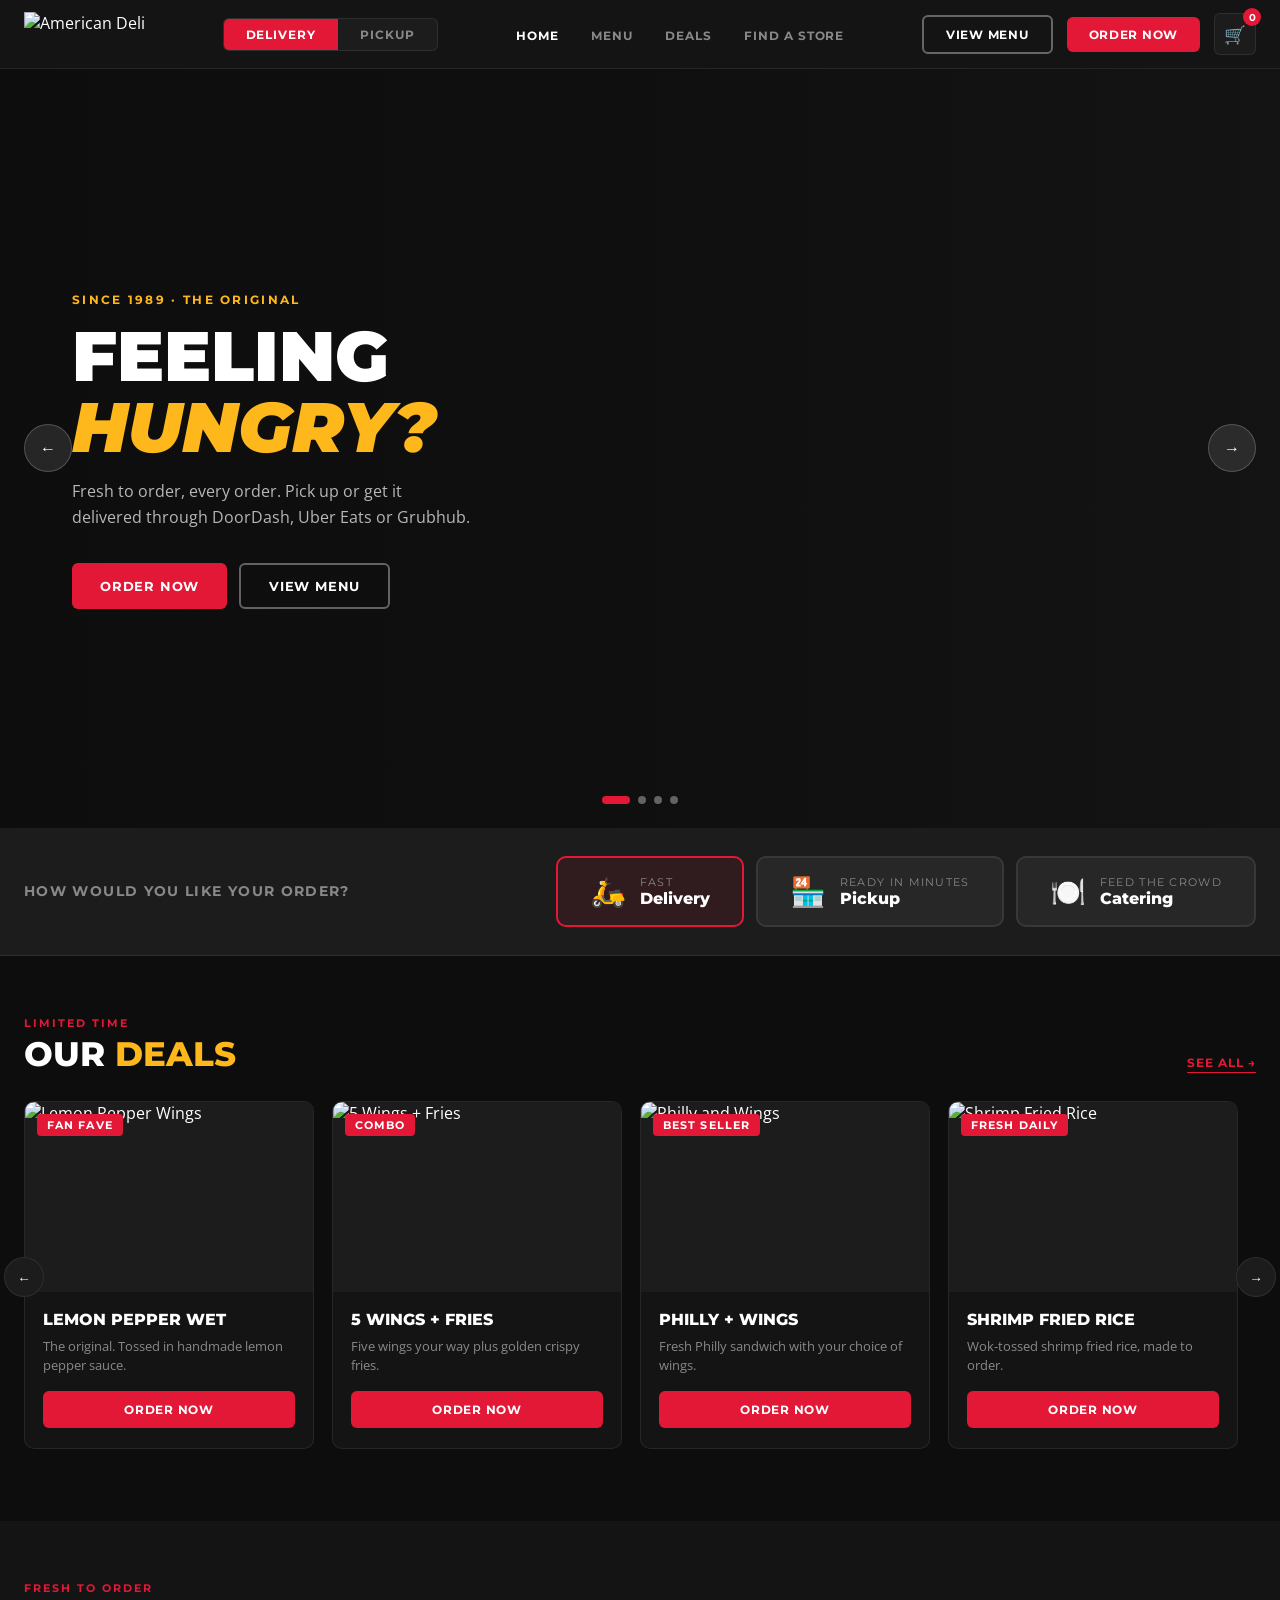
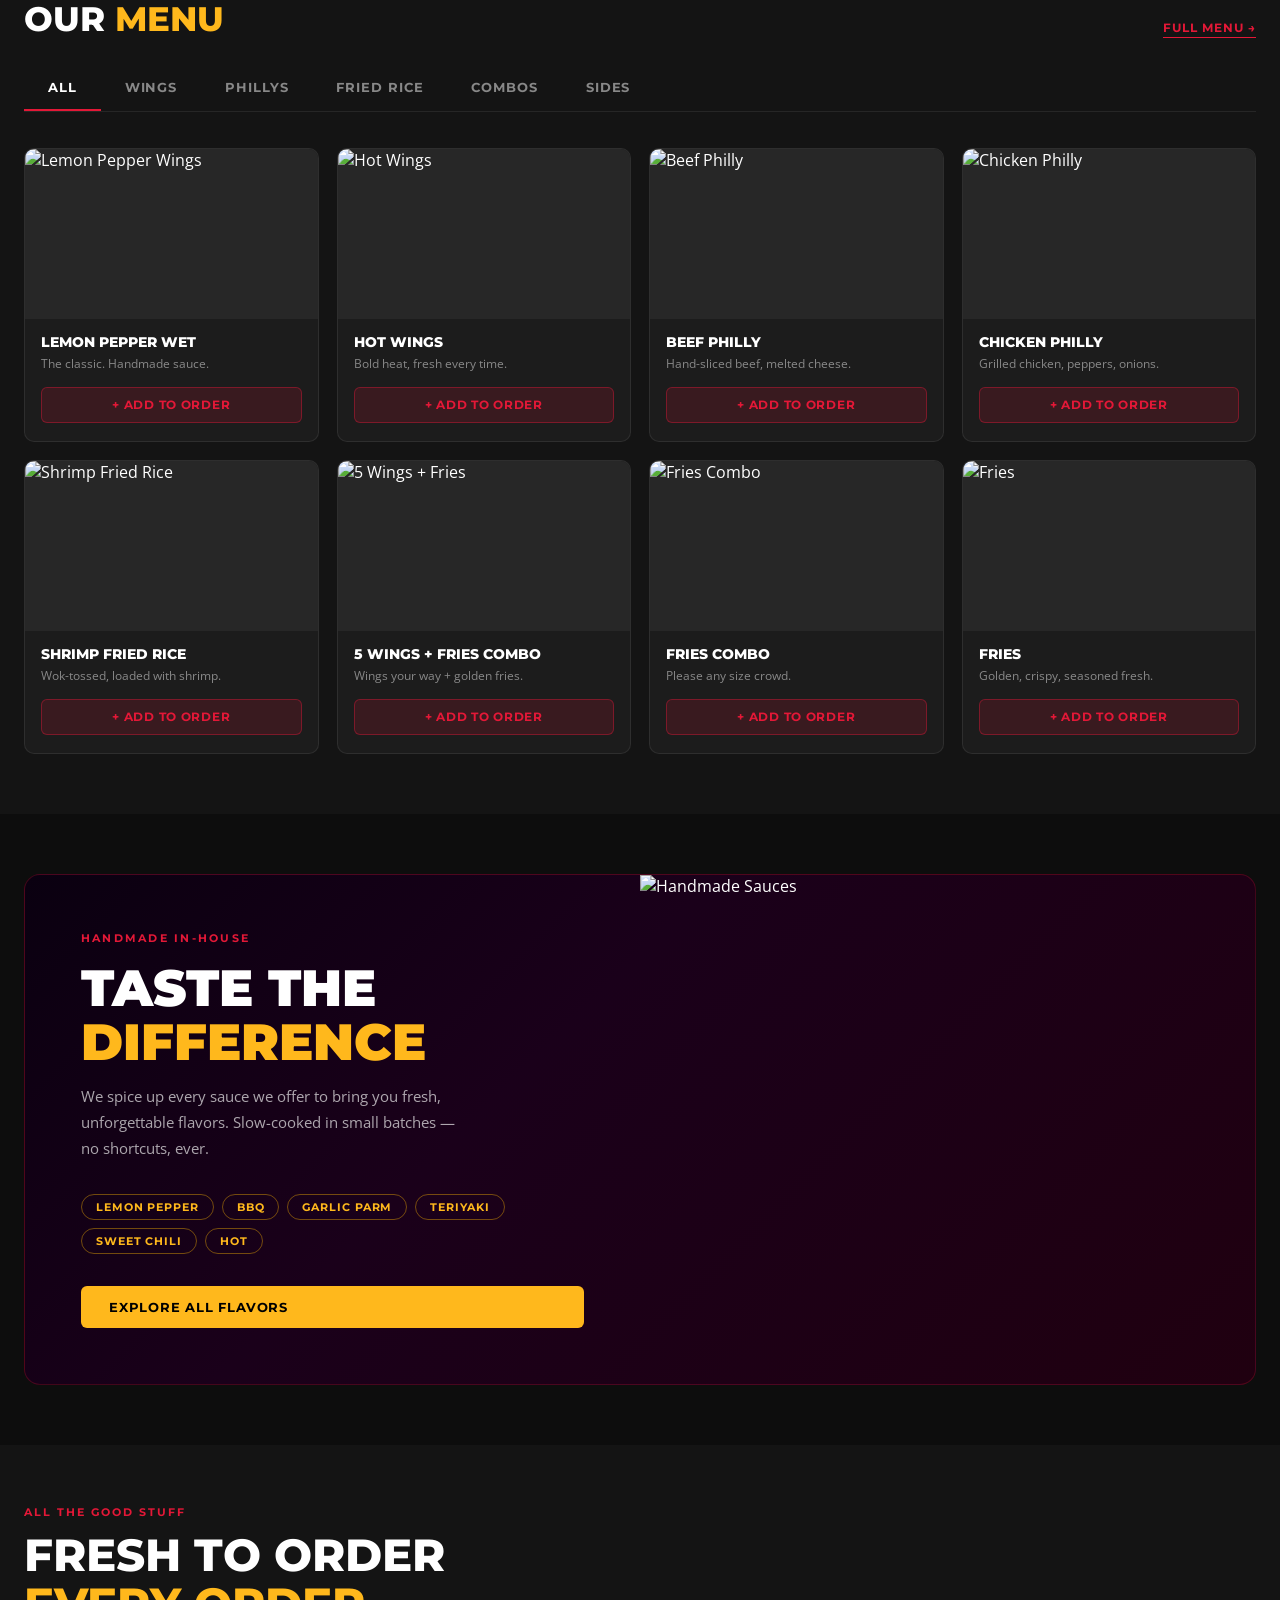
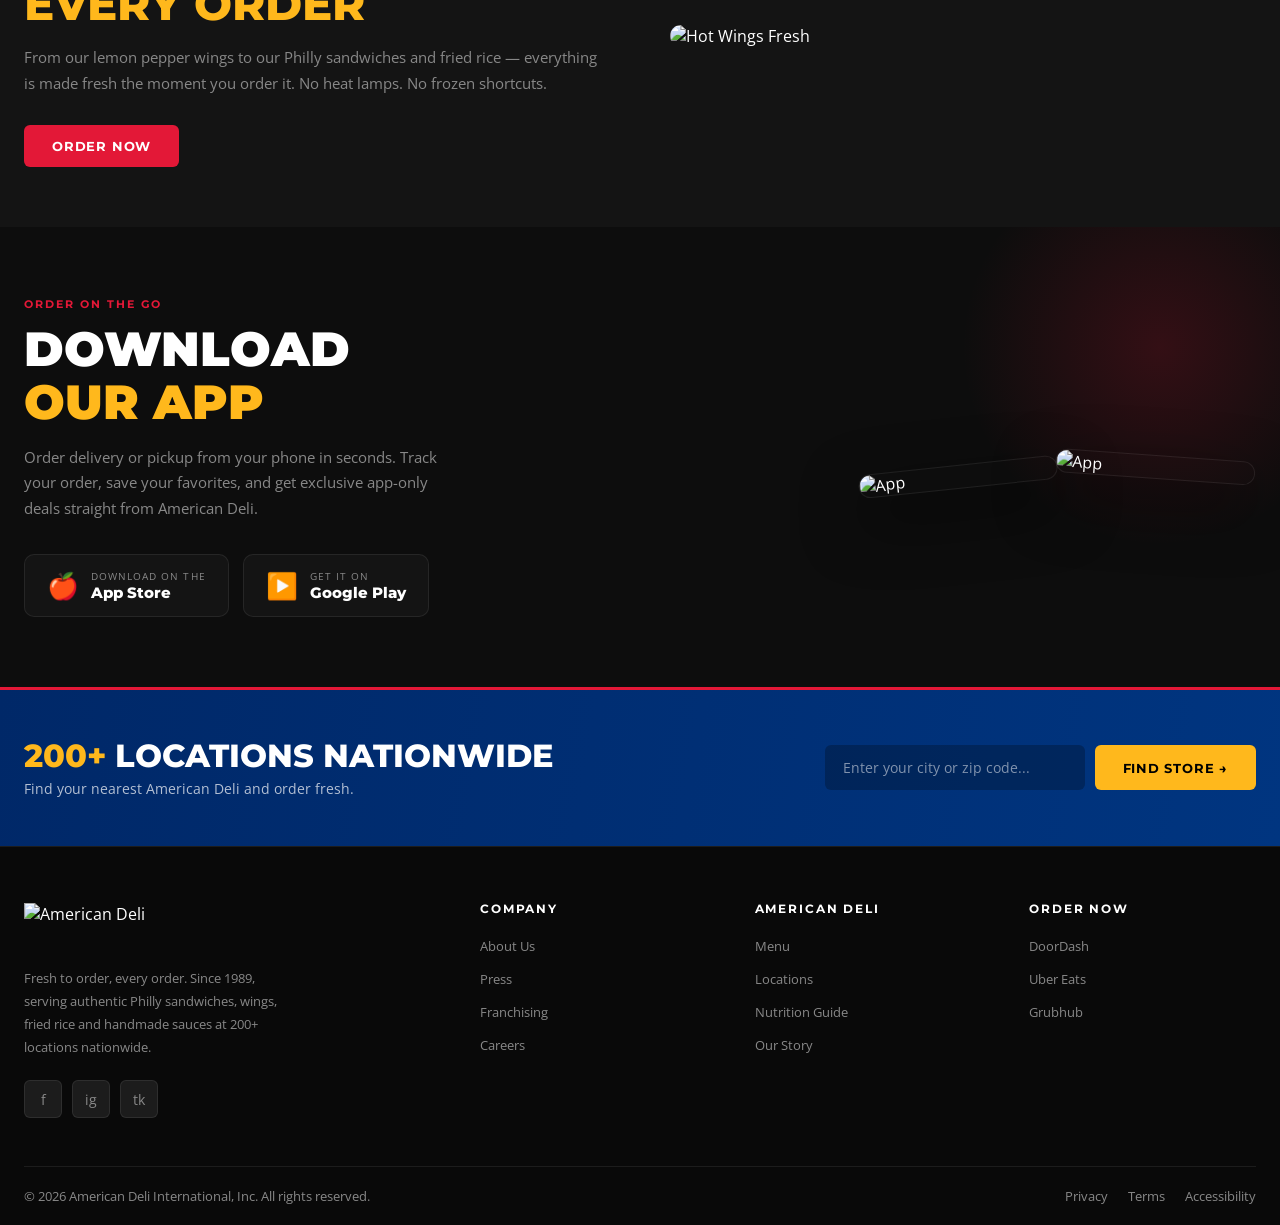
==== commit aa608714: "Colors: exact American Deli brand palette from logo - Primary red: #E31837 (vivid AD brand red, from" ====
--- a/index.html
+++ b/index.html
@@ -490,7 +490,7 @@
         </div>
         <div class="store-search">
           <input type="text" placeholder="Enter your city or zip code..." />
-          <a href="#" class="btn btn-gold">Find Store</a>
+          <a href="#" class="btn btn-gold">Find Store →</a>
         </div>
       </div>
     </div>
--- a/css/style.css
+++ b/css/style.css
@@ -4,18 +4,20 @@
 *, *::before, *::after { margin: 0; padding: 0; box-sizing: border-box; }
 
 :root {
-  --red:      #D62300;
-  --orange:   #E8440A;
-  --gold:     #FFB800;
-  --dark:     #0D0D0D;
-  --dark2:    #161616;
-  --dark3:    #1F1F1F;
-  --dark4:    #2A2A2A;
-  --border:   rgba(255,255,255,0.08);
-  --muted:    #888;
-  --white:    #FFFFFF;
-  --radius:   10px;
-  --t:        0.28s ease;
+  /* American Deli exact brand colors from logo */
+  --red:        #E31837;   /* AD vivid brand red */
+  --red-dark:   #B5101F;   /* hover / pressed state */
+  --navy:       #002868;   /* AD patriotic navy (flag icon) */
+  --gold:       #FFB81C;   /* warm gold accent */
+  --dark:       #0D0D0D;
+  --dark2:      #141414;
+  --dark3:      #1C1C1C;
+  --dark4:      #272727;
+  --border:     rgba(255,255,255,0.08);
+  --muted:      #888;
+  --white:      #FFFFFF;
+  --radius:     10px;
+  --t:          0.28s ease;
 }
 
 html { scroll-behavior: smooth; }
@@ -37,11 +39,13 @@
   transition: var(--t); cursor: pointer; border: none;
 }
 .btn-red   { background: var(--red); color: #fff; }
-.btn-red:hover { background: #bf1f00; transform: translateY(-1px); box-shadow: 0 6px 20px rgba(214,35,0,.45); }
+.btn-red:hover { background: #B5101F; transform: translateY(-1px); box-shadow: 0 6px 20px rgba(227,24,55,.45); }
 .btn-ghost { background: transparent; color: #fff; border: 2px solid rgba(255,255,255,.35); }
 .btn-ghost:hover { border-color: #fff; background: rgba(255,255,255,.08); }
 .btn-gold  { background: var(--gold); color: #000; }
 .btn-gold:hover { background: #e6a500; transform: translateY(-1px); }
+.btn-navy  { background: var(--navy); color: #fff; }
+.btn-navy:hover { background: #003580; transform: translateY(-1px); box-shadow: 0 6px 20px rgba(0,40,104,.45); }
 
 /* ─────────────────────────────────────────
    NAVBAR
@@ -96,7 +100,7 @@
   display: flex; align-items: center; justify-content: center;
   font-size: 1.1rem; transition: var(--t);
 }
-.cart-btn:hover { border-color: var(--red); background: rgba(214,35,0,.12); }
+.cart-btn:hover { border-color: var(--red); background: rgba(227,24,55,.12); }
 .cart-count {
   position: absolute; top: -6px; right: -6px;
   width: 18px; height: 18px; border-radius: 50%;
@@ -258,8 +262,8 @@
   transition: var(--t); min-width: 180px;
   font-family: 'Montserrat', sans-serif;
 }
-.order-card:hover { border-color: rgba(214,35,0,.5); background: rgba(214,35,0,.07); }
-.order-card.active { border-color: var(--red); background: rgba(214,35,0,.1); }
+.order-card:hover { border-color: rgba(227,24,55,.5); background: rgba(227,24,55,.07); }
+.order-card.active { border-color: var(--red); background: rgba(227,24,55,.1); }
 
 .order-card-icon { font-size: 1.8rem; }
 .order-card-text .label { font-size: 0.68rem; letter-spacing: 0.12em; text-transform: uppercase; color: var(--muted); }
@@ -317,7 +321,7 @@
 .deal-card:hover {
   transform: translateY(-5px);
   box-shadow: 0 16px 40px rgba(0,0,0,.5);
-  border-color: rgba(214,35,0,.4);
+  border-color: rgba(227,24,55,.4);
 }
 
 .deal-card-img {
@@ -390,7 +394,7 @@
 .menu-card:hover {
   transform: translateY(-4px);
   box-shadow: 0 12px 32px rgba(0,0,0,.45);
-  border-color: rgba(214,35,0,.35);
+  border-color: rgba(227,24,55,.35);
 }
 
 .menu-card-img { height: 170px; overflow: hidden; background: var(--dark4); }
@@ -405,7 +409,7 @@
 .menu-card-body p { font-size: 0.76rem; color: var(--muted); line-height: 1.45; margin-bottom: 14px; }
 .menu-card-body .add-btn {
   width: 100%; padding: 10px; border-radius: 6px;
-  background: rgba(214,35,0,.15); border: 1px solid rgba(214,35,0,.4);
+  background: rgba(227,24,55,.15); border: 1px solid rgba(227,24,55,.4);
   color: var(--red); font-family: 'Montserrat', sans-serif;
   font-weight: 700; font-size: 0.74rem; letter-spacing: 0.06em;
   text-transform: uppercase; transition: var(--t);
@@ -419,8 +423,8 @@
 
 .feature-inner {
   border-radius: 16px; overflow: hidden;
-  background: linear-gradient(135deg, #1a0500 0%, #2d0a00 50%, #1a0500 100%);
-  border: 1px solid rgba(214,35,0,.25);
+  background: linear-gradient(135deg, #0a0010 0%, #1a001a 40%, #200010 100%);
+  border: 1px solid rgba(227,24,55,.25);
   display: grid; grid-template-columns: 1fr 1fr;
   min-height: 420px;
 }
@@ -500,7 +504,7 @@
   content: '';
   position: absolute; top: -80px; right: -80px;
   width: 400px; height: 400px; border-radius: 50%;
-  background: radial-gradient(circle, rgba(214,35,0,.18) 0%, transparent 70%);
+  background: radial-gradient(circle, rgba(227,24,55,.18) 0%, transparent 70%);
 }
 
 .app-inner {
@@ -526,7 +530,7 @@
   border: 1px solid var(--border); border-radius: 10px;
   cursor: pointer; transition: var(--t);
 }
-.app-badge:hover { border-color: var(--red); background: rgba(214,35,0,.07); transform: translateY(-2px); }
+.app-badge:hover { border-color: var(--red); background: rgba(227,24,55,.07); transform: translateY(-2px); }
 .app-badge-icon { font-size: 1.6rem; }
 .app-badge-text .label { font-size: 0.65rem; color: var(--muted); text-transform: uppercase; letter-spacing: 0.1em; }
 .app-badge-text .store { font-family: 'Montserrat', sans-serif; font-weight: 800; font-size: 0.95rem; color: #fff; }
@@ -544,7 +548,9 @@
    FIND A STORE BANNER
 ───────────────────────────────────────── */
 .store-banner {
-  background: var(--red); padding: 48px 0;
+  background: linear-gradient(100deg, var(--navy) 0%, #003580 100%);
+  padding: 48px 0;
+  border-top: 3px solid var(--red);
 }
 .store-banner-inner {
   display: flex; align-items: center;
@@ -623,30 +629,149 @@
 .menu-page-hero h1 span { color: var(--red); }
 .menu-page-hero p { font-size: 0.92rem; color: var(--muted); max-width: 460px; line-height: 1.7; }
 
-.full-menu-body { padding: 48px 0 80px; background: var(--dark); }
-
-.full-cat-block { margin-bottom: 56px; }
+.full-menu-body { padding: 48px 0 100px; background: var(--dark); }
+
+.full-cat-block { margin-bottom: 72px; }
 .full-cat-title {
-  font-size: 0.72rem; font-weight: 700; letter-spacing: 0.18em;
+  font-family: 'Montserrat', sans-serif;
+  font-size: 0.72rem; font-weight: 700; letter-spacing: 0.2em;
   text-transform: uppercase; color: var(--red);
-  margin-bottom: 20px; padding-bottom: 12px;
+  margin-bottom: 28px; padding-bottom: 14px;
   border-bottom: 1px solid var(--border);
-}
-
-.full-menu-grid {
-  display: grid; grid-template-columns: repeat(auto-fill, minmax(220px, 1fr)); gap: 14px;
-}
-
-.full-item {
-  background: var(--dark2); border-radius: var(--radius);
-  border: 1px solid var(--border); padding: 18px;
-  display: flex; align-items: center; gap: 14px;
-  cursor: pointer; transition: var(--t);
-}
-.full-item:hover { border-color: rgba(214,35,0,.4); background: rgba(214,35,0,.05); transform: translateX(3px); }
-.full-item-icon { font-size: 1.8rem; flex-shrink: 0; width: 44px; text-align: center; }
-.full-item-info h4 { font-size: 0.85rem; font-weight: 800; text-transform: uppercase; color: #fff; margin-bottom: 3px; }
-.full-item-info p { font-size: 0.75rem; color: var(--muted); line-height: 1.4; }
+  display: flex; align-items: center; gap: 12px;
+}
+.full-cat-title::after {
+  content: ''; flex: 1; height: 1px; background: var(--border);
+}
+
+/* ── Travel-card grid ── */
+.travel-grid {
+  display: grid;
+  grid-template-columns: repeat(3, 1fr);
+  gap: 24px;
+}
+
+/* ── Travel Card (converted from React component) ── */
+.travel-card {
+  position: relative;
+  width: 100%;
+  height: 480px;
+  overflow: hidden;
+  border-radius: 16px;
+  border: 1px solid var(--border);
+  box-shadow: 0 8px 32px rgba(0,0,0,.5);
+  cursor: pointer;
+  transition: box-shadow 0.3s ease, transform 0.3s ease;
+}
+.travel-card:hover {
+  box-shadow: 0 24px 64px rgba(0,0,0,.7);
+  transform: translateY(-8px);
+}
+
+/* Full background image with zoom on hover */
+.travel-card-bg {
+  position: absolute;
+  inset: 0;
+  width: 100%; height: 100%;
+  object-fit: cover;
+  transition: transform 0.5s ease;
+}
+.travel-card:hover .travel-card-bg { transform: scale(1.1); }
+
+/* Gradient overlay — black at bottom, transparent at top */
+.travel-card-overlay {
+  position: absolute;
+  inset: 0;
+  background: linear-gradient(to top, rgba(0,0,0,.85) 0%, rgba(0,0,0,.4) 50%, transparent 100%);
+}
+
+/* Content sits on top of image */
+.travel-card-inner {
+  position: relative;
+  height: 100%;
+  display: flex;
+  flex-direction: column;
+  justify-content: space-between;
+  padding: 20px;
+  color: #fff;
+}
+
+/* Top: category badge */
+.travel-card-top { display: flex; justify-content: flex-start; align-items: flex-start; height: 48px; }
+.travel-card-badge {
+  padding: 5px 14px;
+  border-radius: 20px;
+  background: rgba(0,0,0,.35);
+  border: 1px solid rgba(255,255,255,.3);
+  backdrop-filter: blur(6px);
+  font-family: 'Montserrat', sans-serif;
+  font-size: 0.68rem; font-weight: 700;
+  letter-spacing: 0.1em; text-transform: uppercase;
+  color: #fff;
+}
+
+/* Middle: title + overview — slides up on hover */
+.travel-card-mid {
+  display: flex; flex-direction: column; gap: 10px;
+  transition: transform 0.5s ease;
+}
+.travel-card:hover .travel-card-mid { transform: translateY(-80px); }
+
+.travel-card-mid h3 {
+  font-size: 1.6rem; font-weight: 900;
+  text-transform: uppercase; color: #fff; line-height: 1.1;
+}
+.travel-card-mid .card-sub {
+  font-size: 0.8rem; color: rgba(255,255,255,.7); font-weight: 600;
+  text-transform: uppercase; letter-spacing: 0.08em;
+}
+.travel-card-mid .card-overview-label {
+  font-family: 'Montserrat', sans-serif;
+  font-size: 0.68rem; font-weight: 700; letter-spacing: 0.16em;
+  text-transform: uppercase; color: var(--gold); margin-top: 6px;
+}
+.travel-card-mid .card-overview-text {
+  font-size: 0.82rem; color: rgba(255,255,255,.72); line-height: 1.55;
+}
+
+/* Bottom: hidden by default, slides up on hover */
+.travel-card-bottom {
+  position: absolute;
+  bottom: -90px; left: 0; right: 0;
+  padding: 0 20px 22px;
+  opacity: 0;
+  transition: bottom 0.5s ease, opacity 0.5s ease;
+}
+.travel-card:hover .travel-card-bottom { bottom: 0; opacity: 1; }
+
+.travel-card-cta {
+  display: flex; align-items: center; justify-content: space-between; gap: 12px;
+}
+.travel-card-cta .order-btn {
+  display: inline-flex; align-items: center; gap: 8px;
+  padding: 13px 26px; border-radius: 8px;
+  background: var(--red); color: #fff;
+  font-family: 'Montserrat', sans-serif; font-weight: 700;
+  font-size: 0.82rem; letter-spacing: 0.06em; text-transform: uppercase;
+  border: none; cursor: pointer;
+  transition: background 0.2s ease, transform 0.2s ease;
+}
+.travel-card-cta .order-btn:hover { background: #B5101F; transform: scale(1.04); }
+.travel-card-cta .order-btn .arrow { font-size: 1rem; }
+
+/* Wide card variant (takes 2 columns) */
+.travel-card.wide { grid-column: span 2; }
+
+@media (max-width: 1024px) {
+  .travel-grid { grid-template-columns: repeat(2, 1fr); }
+  .travel-card.wide { grid-column: span 1; }
+  .travel-card { height: 420px; }
+}
+@media (max-width: 600px) {
+  .travel-grid { grid-template-columns: 1fr; }
+  .travel-card { height: 380px; }
+  .travel-card-mid h3 { font-size: 1.3rem; }
+}
 
 /* ─────────────────────────────────────────
    SCROLL REVEAL
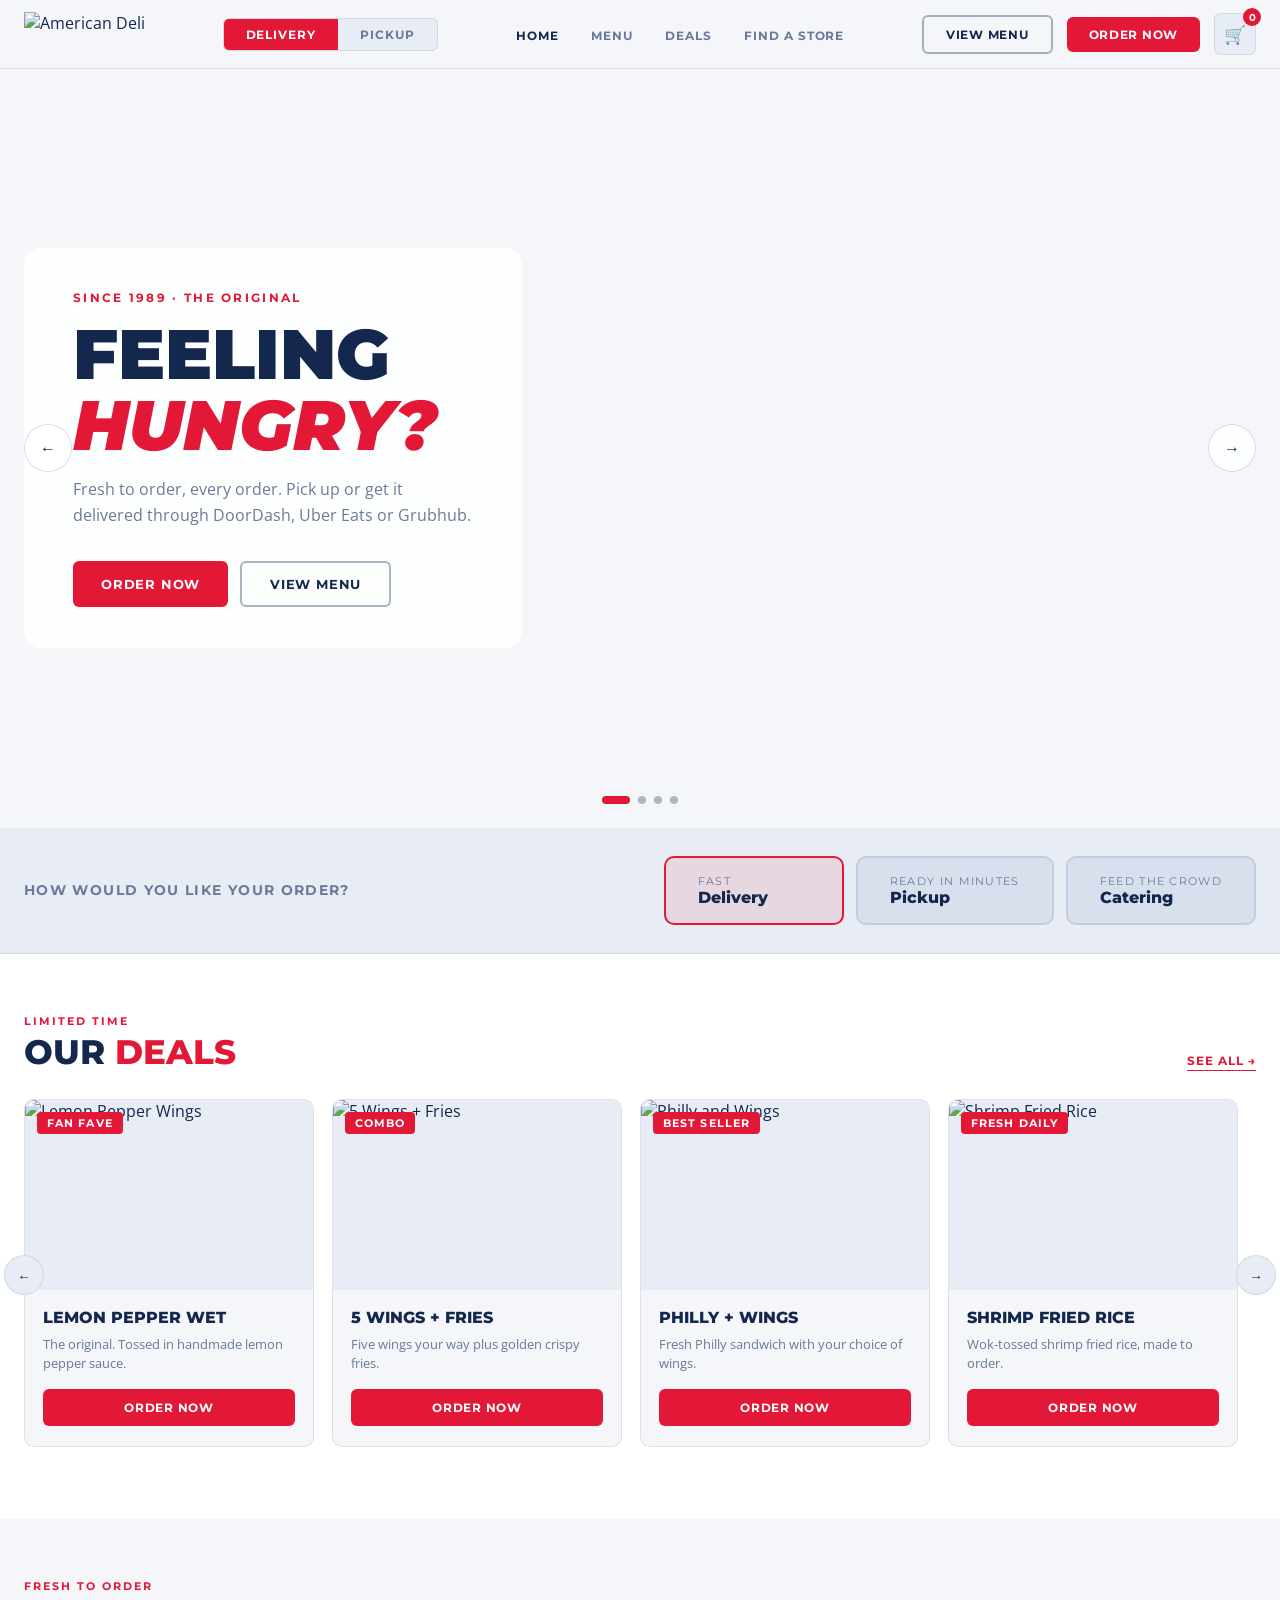
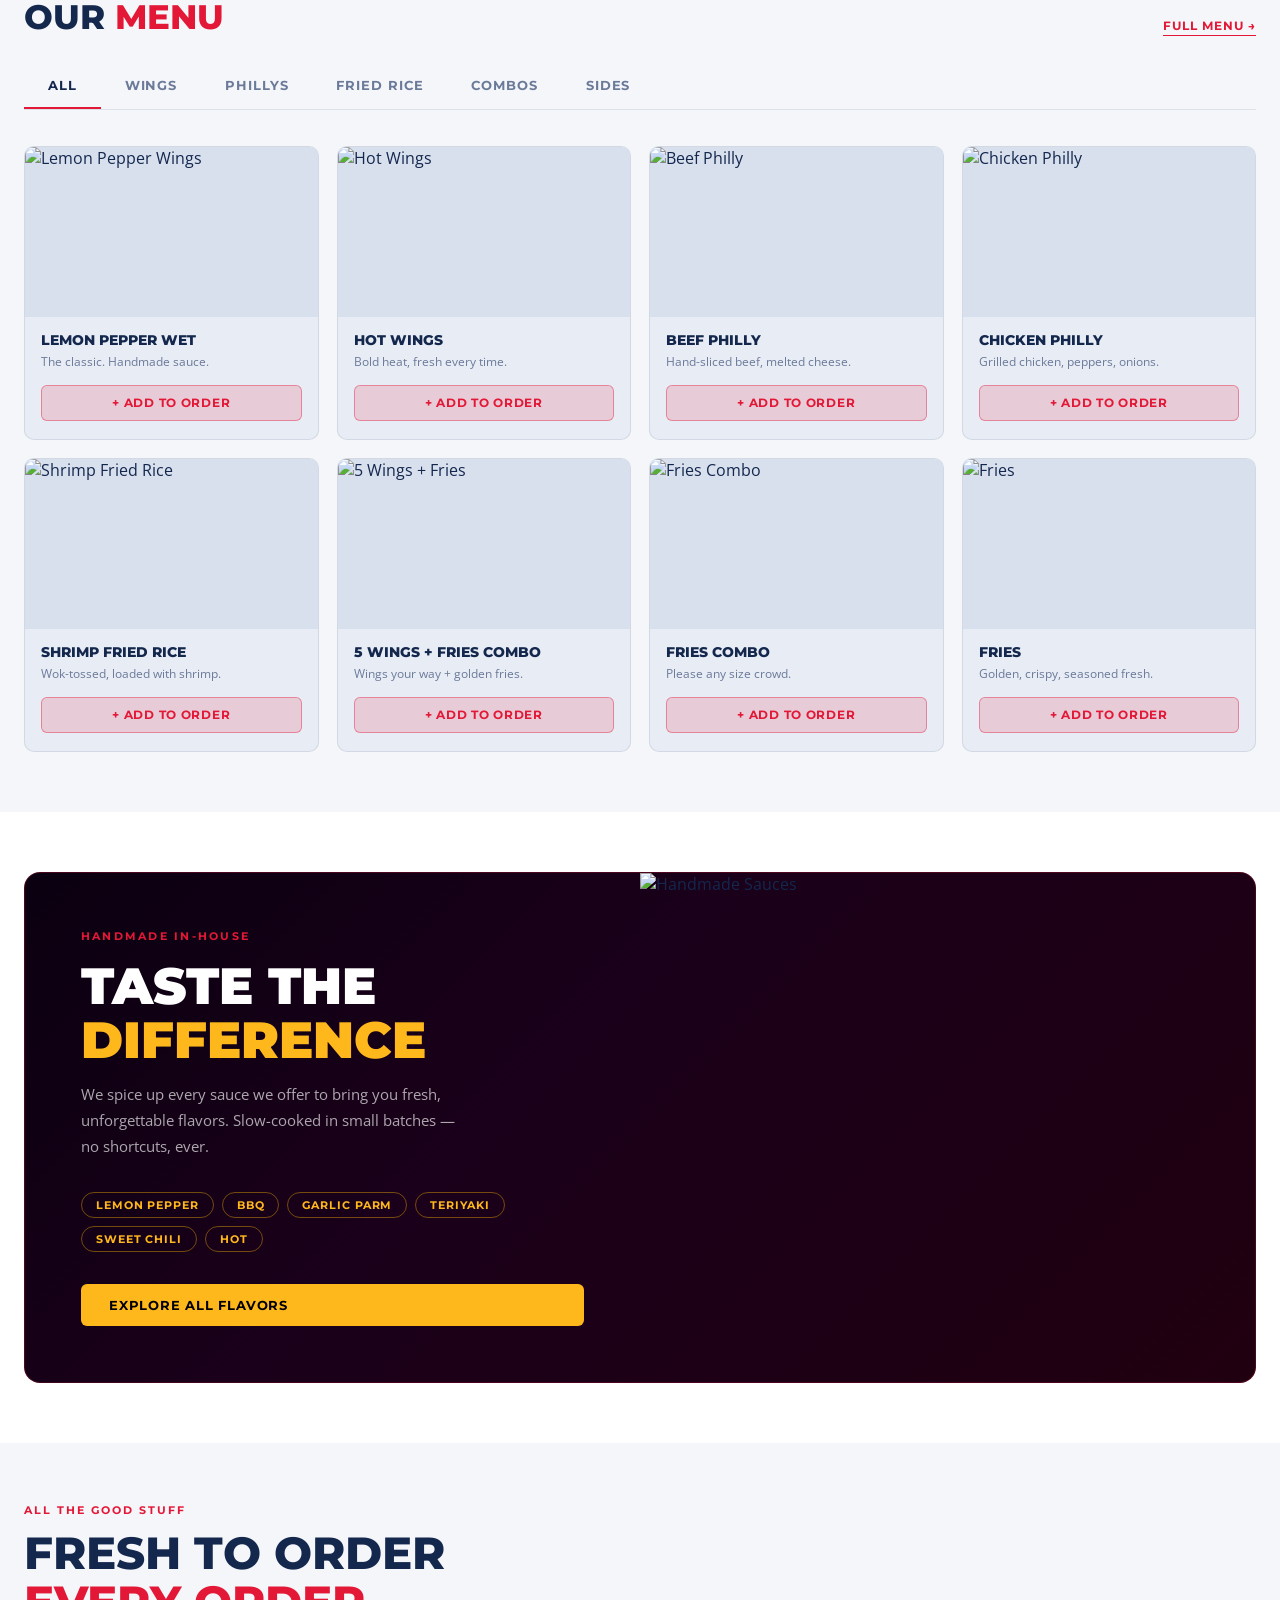
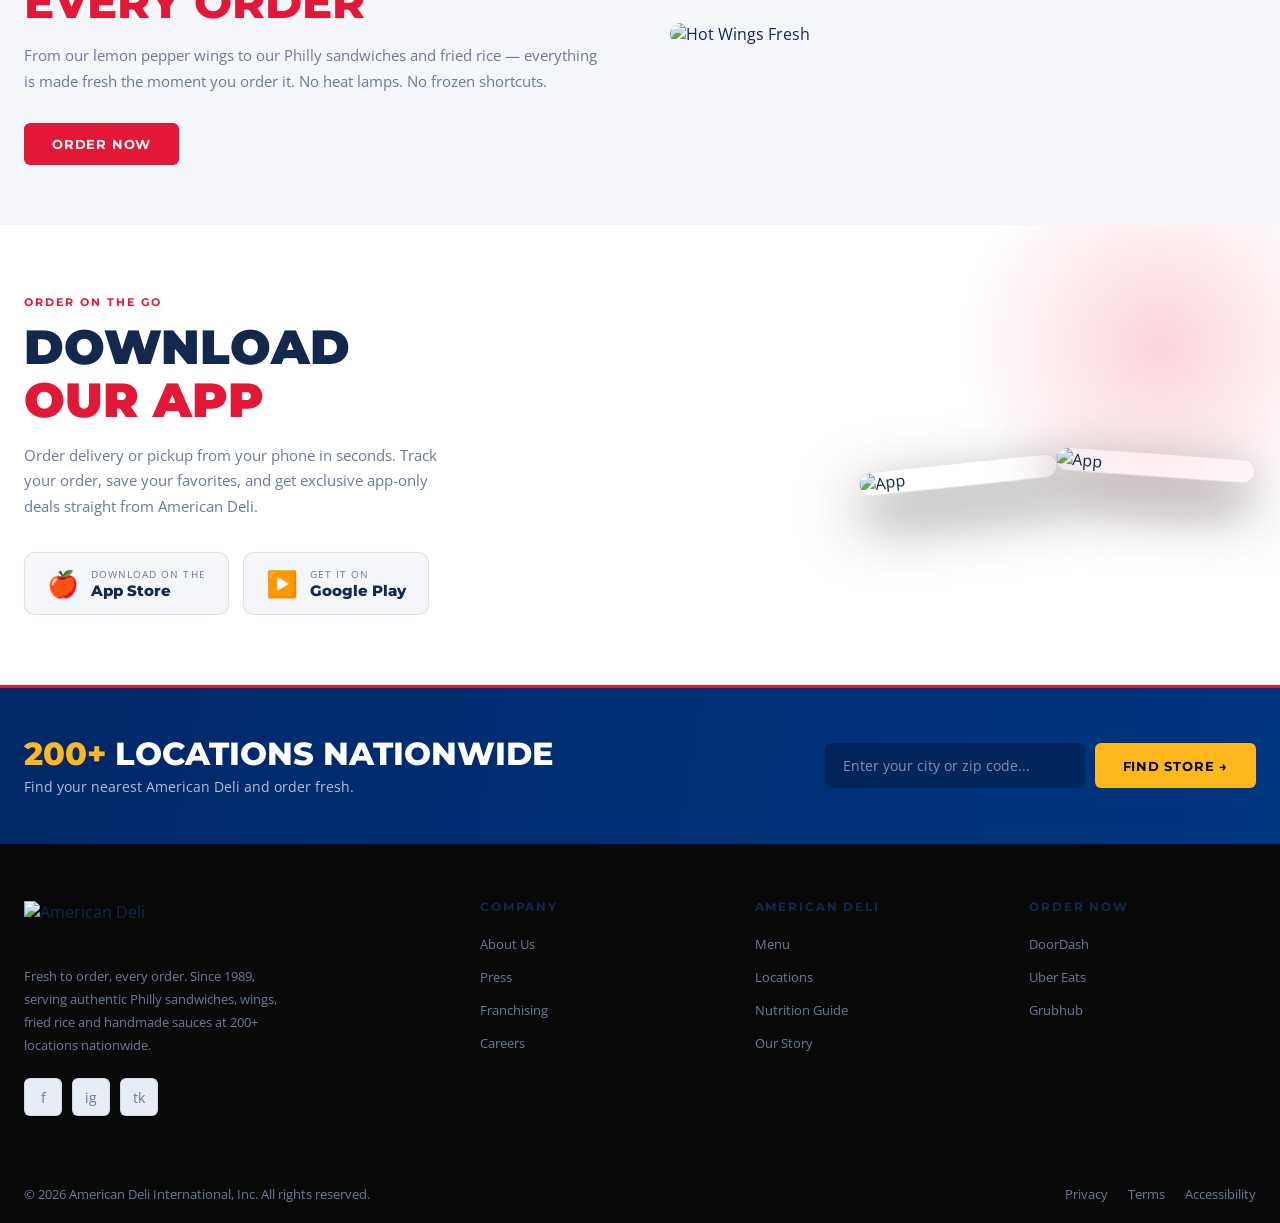
==== commit 11856ada: "Remove icons from order type cards" ====
--- a/index.html
+++ b/index.html
@@ -157,21 +157,18 @@
         <h3>How would you like your order?</h3>
         <div class="order-type-cards">
           <div class="order-card active" id="cardDelivery">
-            <div class="order-card-icon">🛵</div>
             <div class="order-card-text">
               <div class="label">Fast</div>
               <div class="name">Delivery</div>
             </div>
           </div>
           <div class="order-card" id="cardPickup">
-            <div class="order-card-icon">🏪</div>
             <div class="order-card-text">
               <div class="label">Ready in minutes</div>
               <div class="name">Pickup</div>
             </div>
           </div>
           <div class="order-card" id="cardCatering">
-            <div class="order-card-icon">🍽️</div>
             <div class="order-card-text">
               <div class="label">Feed the crowd</div>
               <div class="name">Catering</div>
--- a/css/style.css
+++ b/css/style.css
@@ -5,24 +5,27 @@
 
 :root {
   /* American Deli exact brand colors from logo */
-  --red:        #E31837;   /* AD vivid brand red */
-  --red-dark:   #B5101F;   /* hover / pressed state */
-  --navy:       #002868;   /* AD patriotic navy (flag icon) */
-  --gold:       #FFB81C;   /* warm gold accent */
-  --dark:       #0D0D0D;
-  --dark2:      #141414;
-  --dark3:      #1C1C1C;
-  --dark4:      #272727;
-  --border:     rgba(255,255,255,0.08);
-  --muted:      #888;
+  --red:        #E31837;
+  --red-dark:   #B5101F;
+  --navy:       #002868;
+  --gold:       #FFB81C;
+
+  /* Light theme — black → white, white text → #14274D */
+  --dark:       #FFFFFF;
+  --dark2:      #F4F6FA;
+  --dark3:      #E8EDF5;
+  --dark4:      #D8E0EE;
+  --border:     rgba(20,39,77,0.1);
+  --muted:      #6B7A99;
+  --text:       #14274D;
   --white:      #FFFFFF;
   --radius:     10px;
   --t:          0.28s ease;
 }
 
 html { scroll-behavior: smooth; }
-body { font-family: 'Open Sans', sans-serif; background: var(--dark); color: var(--white); overflow-x: hidden; }
-h1,h2,h3,h4,h5 { font-family: 'Montserrat', sans-serif; font-weight: 800; line-height: 1.1; }
+body { font-family: 'Open Sans', sans-serif; background: var(--dark); color: var(--text); overflow-x: hidden; }
+h1,h2,h3,h4,h5 { font-family: 'Montserrat', sans-serif; font-weight: 800; line-height: 1.1; color: var(--text); }
 a { text-decoration: none; color: inherit; }
 img { display: block; max-width: 100%; }
 ul { list-style: none; }
@@ -40,8 +43,8 @@
 }
 .btn-red   { background: var(--red); color: #fff; }
 .btn-red:hover { background: #B5101F; transform: translateY(-1px); box-shadow: 0 6px 20px rgba(227,24,55,.45); }
-.btn-ghost { background: transparent; color: #fff; border: 2px solid rgba(255,255,255,.35); }
-.btn-ghost:hover { border-color: #fff; background: rgba(255,255,255,.08); }
+.btn-ghost { background: transparent; color: var(--text); border: 2px solid rgba(20,39,77,.35); }
+.btn-ghost:hover { border-color: var(--text); background: rgba(20,39,77,.06); }
 .btn-gold  { background: var(--gold); color: #000; }
 .btn-gold:hover { background: #e6a500; transform: translateY(-1px); }
 .btn-navy  { background: var(--navy); color: #fff; }
@@ -78,7 +81,7 @@
   color: var(--muted); transition: var(--t);
 }
 .order-toggle button.active { background: var(--red); color: #fff; }
-.order-toggle button:not(.active):hover { color: #fff; }
+.order-toggle button:not(.active):hover { color: var(--text); }
 
 .nav-links {
   display: flex; align-items: center; gap: 32px;
@@ -88,7 +91,7 @@
   font-size: 0.78rem; letter-spacing: 0.08em; text-transform: uppercase;
   color: var(--muted); transition: color var(--t);
 }
-.nav-links a:hover, .nav-links a.active { color: #fff; }
+.nav-links a:hover, .nav-links a.active { color: var(--text); }
 
 .nav-right { display: flex; align-items: center; gap: 14px; }
 .nav-right .btn { padding: 10px 22px; font-size: 0.75rem; }
@@ -115,7 +118,7 @@
 }
 .hamburger span {
   display: block; width: 100%; height: 2px;
-  background: #fff; border-radius: 2px; transition: var(--t);
+  background: var(--text); border-radius: 2px; transition: var(--t);
 }
 .hamburger.open span:nth-child(1) { transform: rotate(45deg) translate(5px,5px); }
 .hamburger.open span:nth-child(2) { opacity: 0; }
@@ -133,7 +136,7 @@
   color: var(--muted); padding: 13px 0;
   border-bottom: 1px solid var(--border); transition: color var(--t);
 }
-.mobile-nav a:hover { color: #fff; }
+.mobile-nav a:hover { color: var(--text); }
 .mobile-nav .order-toggle { margin-top: 20px; width: 100%; }
 .mobile-nav .order-toggle button { flex: 1; justify-content: center; padding: 12px; }
 .mobile-nav .btn { margin-top: 16px; justify-content: center; }
@@ -161,17 +164,6 @@
   background-size: cover; background-position: center;
 }
 
-/* Each slide gets its own gradient direction */
-.slide:nth-child(odd) .slide-bg::after {
-  content: '';
-  position: absolute; inset: 0;
-  background: linear-gradient(90deg, rgba(13,13,13,.92) 0%, rgba(13,13,13,.65) 50%, rgba(13,13,13,.1) 100%);
-}
-.slide:nth-child(even) .slide-bg::after {
-  content: '';
-  position: absolute; inset: 0;
-  background: linear-gradient(270deg, rgba(13,13,13,.92) 0%, rgba(13,13,13,.65) 50%, rgba(13,13,13,.1) 100%);
-}
 
 .slide-content {
   position: relative; z-index: 2;
@@ -180,7 +172,12 @@
 .slide:nth-child(even) .slide-content { justify-content: flex-end; }
 
 .slide-text {
-  max-width: 540px; padding: 0 48px;
+  max-width: 540px; padding: 36px 48px 40px;
+  background: rgba(255,255,255,0.82);
+  backdrop-filter: blur(10px);
+  -webkit-backdrop-filter: blur(10px);
+  border-radius: 16px;
+  border: 1px solid rgba(255,255,255,0.6);
 }
 .slide:nth-child(even) .slide-text { text-align: right; }
 
@@ -188,18 +185,18 @@
   display: inline-block;
   font-family: 'Montserrat', sans-serif; font-weight: 700;
   font-size: 0.72rem; letter-spacing: 0.2em; text-transform: uppercase;
-  color: var(--gold); margin-bottom: 14px;
+  color: var(--red); margin-bottom: 14px;
 }
 
 .slide-text h1 {
   font-size: clamp(2.4rem, 5.5vw, 4.8rem);
   font-weight: 900; text-transform: uppercase; line-height: 1.0;
-  color: #fff; margin-bottom: 16px;
-}
-.slide-text h1 em { font-style: italic; color: var(--gold); }
+  color: var(--text); margin-bottom: 16px;
+}
+.slide-text h1 em { font-style: italic; color: var(--red); }
 
 .slide-desc {
-  font-size: 1rem; color: rgba(255,255,255,.7);
+  font-size: 1rem; color: var(--muted);
   line-height: 1.65; margin-bottom: 32px; max-width: 400px;
 }
 
@@ -210,13 +207,13 @@
 .slider-arrow {
   position: absolute; top: 50%; transform: translateY(-50%);
   z-index: 10; width: 48px; height: 48px;
-  background: rgba(255,255,255,.1); border: 1px solid rgba(255,255,255,.2);
+  background: rgba(255,255,255,.75); border: 1px solid rgba(20,39,77,.15);
   border-radius: 50%; display: flex; align-items: center; justify-content: center;
-  font-size: 1rem; color: #fff;
+  font-size: 1rem; color: var(--text);
   transition: background var(--t), border-color var(--t);
   cursor: pointer;
 }
-.slider-arrow:hover { background: var(--red); border-color: var(--red); }
+.slider-arrow:hover { background: var(--red); border-color: var(--red); color: #fff; }
 .slider-arrow.prev { left: 24px; }
 .slider-arrow.next { right: 24px; }
 
@@ -226,7 +223,7 @@
 }
 .slider-dot {
   width: 8px; height: 8px; border-radius: 50%;
-  background: rgba(255,255,255,.35); cursor: pointer;
+  background: rgba(20,39,77,.3); cursor: pointer;
   transition: var(--t);
 }
 .slider-dot.active { background: var(--red); width: 28px; border-radius: 4px; }
@@ -267,7 +264,7 @@
 
 .order-card-icon { font-size: 1.8rem; }
 .order-card-text .label { font-size: 0.68rem; letter-spacing: 0.12em; text-transform: uppercase; color: var(--muted); }
-.order-card-text .name { font-size: 1rem; font-weight: 800; color: #fff; }
+.order-card-text .name { font-size: 1rem; font-weight: 800; color: var(--text); }
 
 /* ─────────────────────────────────────────
    SECTION HEADER (shared)
@@ -283,9 +280,9 @@
 }
 .sec-head-left h2 {
   font-size: clamp(1.5rem, 3vw, 2.1rem);
-  text-transform: uppercase; color: #fff;
-}
-.sec-head-left h2 span { color: var(--gold); }
+  text-transform: uppercase; color: var(--text);
+}
+.sec-head-left h2 span { color: var(--red); }
 .see-all {
   font-family: 'Montserrat', sans-serif; font-weight: 700;
   font-size: 0.78rem; letter-spacing: 0.08em; text-transform: uppercase;
@@ -341,7 +338,7 @@
 .deal-card-body { padding: 18px 18px 20px; }
 .deal-card-body h3 {
   font-size: 1rem; font-weight: 800; text-transform: uppercase;
-  color: #fff; margin-bottom: 6px; line-height: 1.3;
+  color: var(--text); margin-bottom: 6px; line-height: 1.3;
 }
 .deal-card-body p { font-size: 0.8rem; color: var(--muted); line-height: 1.5; margin-bottom: 16px; }
 .deal-card-body .btn { width: 100%; justify-content: center; padding: 11px; font-size: 0.75rem; }
@@ -352,9 +349,9 @@
   z-index: 5; width: 40px; height: 40px;
   background: var(--dark3); border: 1px solid var(--border);
   border-radius: 50%; display: flex; align-items: center; justify-content: center;
-  font-size: 0.85rem; color: #fff; cursor: pointer; transition: var(--t);
-}
-.scroll-arrow:hover { background: var(--red); border-color: var(--red); }
+  font-size: 0.85rem; color: var(--text); cursor: pointer; transition: var(--t);
+}
+.scroll-arrow:hover { background: var(--red); border-color: var(--red); color: #fff; }
 .scroll-arrow.left { left: -20px; }
 .scroll-arrow.right { right: -20px; }
 
@@ -377,8 +374,8 @@
   color: var(--muted); border-bottom: 3px solid transparent;
   margin-bottom: -1px; transition: var(--t); cursor: pointer;
 }
-.cat-tab:hover { color: #fff; }
-.cat-tab.active { color: #fff; border-bottom-color: var(--red); }
+.cat-tab:hover { color: var(--text); }
+.cat-tab.active { color: var(--text); border-bottom-color: var(--red); }
 
 .menu-grid {
   display: grid;
@@ -404,7 +401,7 @@
 .menu-card-body { padding: 14px 16px 18px; }
 .menu-card-body h4 {
   font-size: 0.88rem; font-weight: 800; text-transform: uppercase;
-  color: #fff; margin-bottom: 4px; line-height: 1.3;
+  color: var(--text); margin-bottom: 4px; line-height: 1.3;
 }
 .menu-card-body p { font-size: 0.76rem; color: var(--muted); line-height: 1.45; margin-bottom: 14px; }
 .menu-card-body .add-btn {
@@ -482,16 +479,14 @@
 }
 .sauce-strip-text h2 {
   font-size: clamp(1.8rem, 3.5vw, 2.8rem);
-  text-transform: uppercase; color: #fff; margin-bottom: 16px; line-height: 1.1;
-}
-.sauce-strip-text h2 span { color: var(--gold); }
+  text-transform: uppercase; color: var(--text); margin-bottom: 16px; line-height: 1.1;
+}
+.sauce-strip-text h2 span { color: var(--red); }
 .sauce-strip-text p { font-size: 0.92rem; color: var(--muted); line-height: 1.75; margin-bottom: 28px; }
 .sauce-strip-img { position: relative; }
 .sauce-strip-img img {
   width: 100%; border-radius: 14px; object-fit: cover;
-  animation: float 5s ease-in-out infinite;
-}
-@keyframes float { 0%,100% { transform: translateY(0); } 50% { transform: translateY(-10px); } }
+}
 
 /* ─────────────────────────────────────────
    APP DOWNLOAD SECTION  (KFC Pak style)
@@ -517,10 +512,10 @@
 }
 .app-text h2 {
   font-size: clamp(2rem, 4vw, 3rem);
-  text-transform: uppercase; font-weight: 900; color: #fff;
+  text-transform: uppercase; font-weight: 900; color: var(--text);
   margin-bottom: 16px;
 }
-.app-text h2 span { color: var(--gold); }
+.app-text h2 span { color: var(--red); }
 .app-text p { font-size: 0.92rem; color: var(--muted); line-height: 1.75; margin-bottom: 32px; max-width: 440px; }
 
 .app-badges { display: flex; gap: 14px; flex-wrap: wrap; }
@@ -533,7 +528,7 @@
 .app-badge:hover { border-color: var(--red); background: rgba(227,24,55,.07); transform: translateY(-2px); }
 .app-badge-icon { font-size: 1.6rem; }
 .app-badge-text .label { font-size: 0.65rem; color: var(--muted); text-transform: uppercase; letter-spacing: 0.1em; }
-.app-badge-text .store { font-family: 'Montserrat', sans-serif; font-weight: 800; font-size: 0.95rem; color: #fff; }
+.app-badge-text .store { font-family: 'Montserrat', sans-serif; font-weight: 800; font-size: 0.95rem; color: var(--text); }
 
 .app-phones { display: flex; align-items: flex-end; gap: -20px; }
 .app-phones img {
@@ -601,11 +596,11 @@
 .footer-col h5 {
   font-family: 'Montserrat', sans-serif; font-size: 0.72rem;
   font-weight: 700; letter-spacing: 0.16em; text-transform: uppercase;
-  color: #fff; margin-bottom: 18px;
+  color: var(--text); margin-bottom: 18px;
 }
 .footer-col li { margin-bottom: 11px; }
 .footer-col a { font-size: 0.84rem; color: var(--muted); transition: color var(--t); }
-.footer-col a:hover { color: #fff; }
+.footer-col a:hover { color: var(--text); }
 
 .footer-bottom {
   border-top: 1px solid var(--border); padding: 20px 0;
@@ -614,7 +609,7 @@
 .footer-bottom p { font-size: 0.8rem; color: var(--muted); }
 .footer-legal { display: flex; gap: 20px; }
 .footer-legal a { font-size: 0.8rem; color: var(--muted); transition: color var(--t); }
-.footer-legal a:hover { color: #fff; }
+.footer-legal a:hover { color: var(--text); }
 
 /* ─────────────────────────────────────────
    MENU PAGE
@@ -624,7 +619,7 @@
   padding: 56px 0 48px; border-bottom: 1px solid var(--border);
 }
 .menu-page-hero h1 {
-  font-size: clamp(2rem, 4vw, 3.2rem); text-transform: uppercase; color: #fff; margin-bottom: 10px;
+  font-size: clamp(2rem, 4vw, 3.2rem); text-transform: uppercase; color: var(--text); margin-bottom: 10px;
 }
 .menu-page-hero h1 span { color: var(--red); }
 .menu-page-hero p { font-size: 0.92rem; color: var(--muted); max-width: 460px; line-height: 1.7; }
@@ -776,9 +771,8 @@
 /* ─────────────────────────────────────────
    SCROLL REVEAL
 ───────────────────────────────────────── */
-.reveal { opacity: 0; transform: translateY(28px); transition: opacity .65s ease, transform .65s ease; }
-.reveal.visible { opacity: 1; transform: translateY(0); }
-.d1 { transition-delay: .1s; } .d2 { transition-delay: .2s; } .d3 { transition-delay: .3s; } .d4 { transition-delay: .4s; }
+.reveal { opacity: 1; transform: none; }
+.d1, .d2, .d3, .d4 {}
 
 /* ─────────────────────────────────────────
    RESPONSIVE
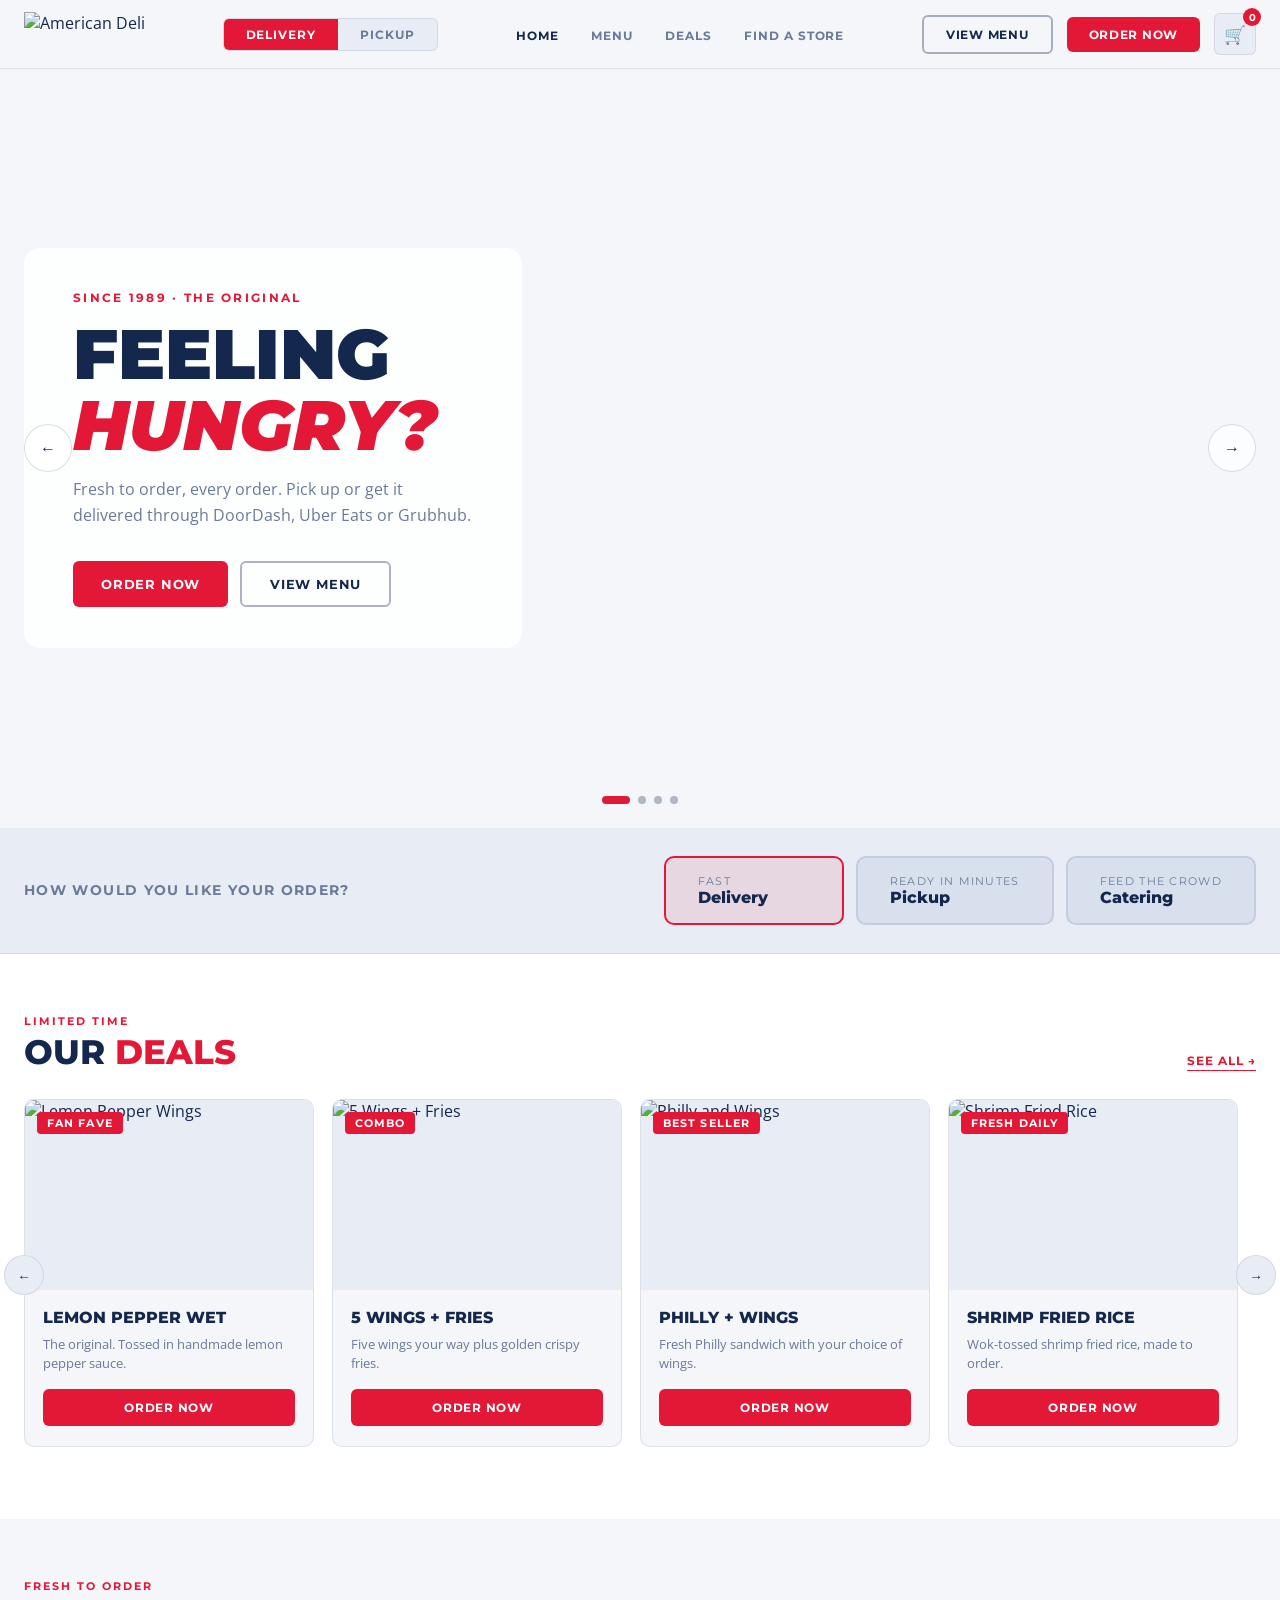
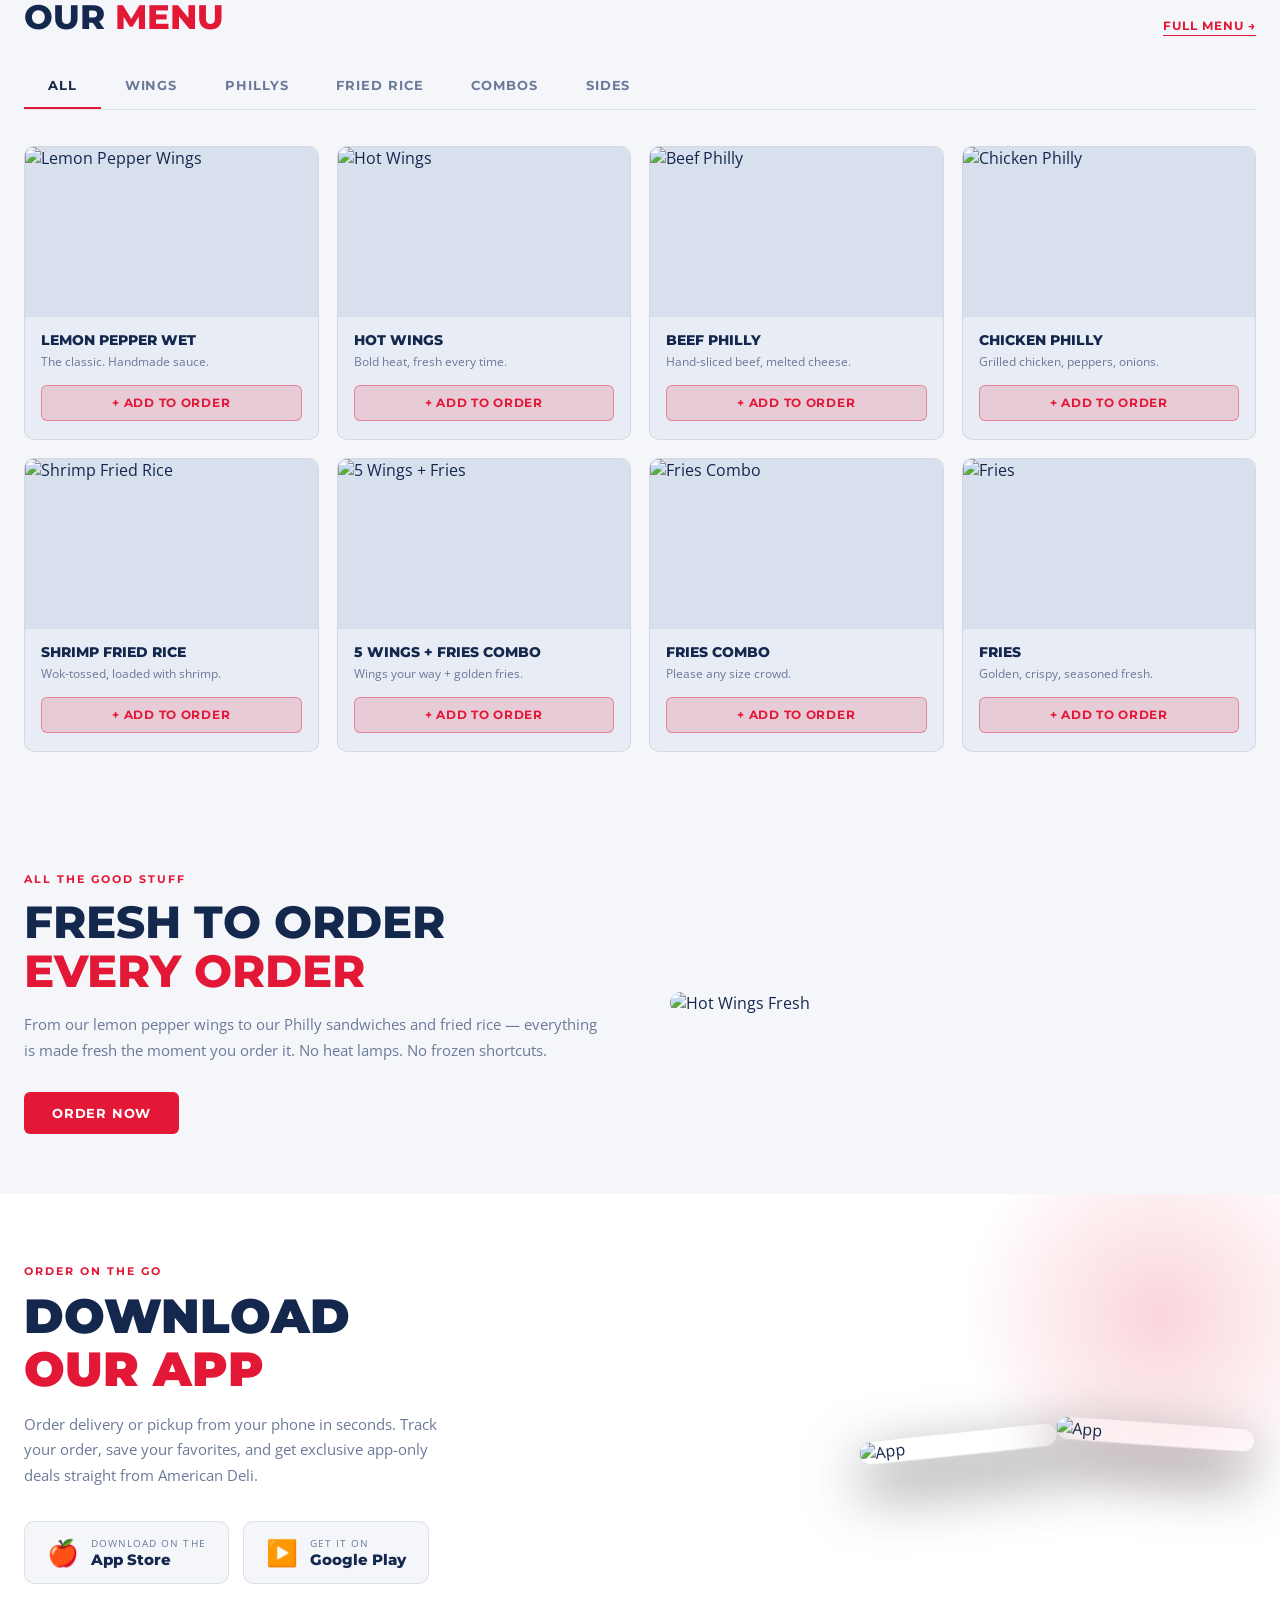
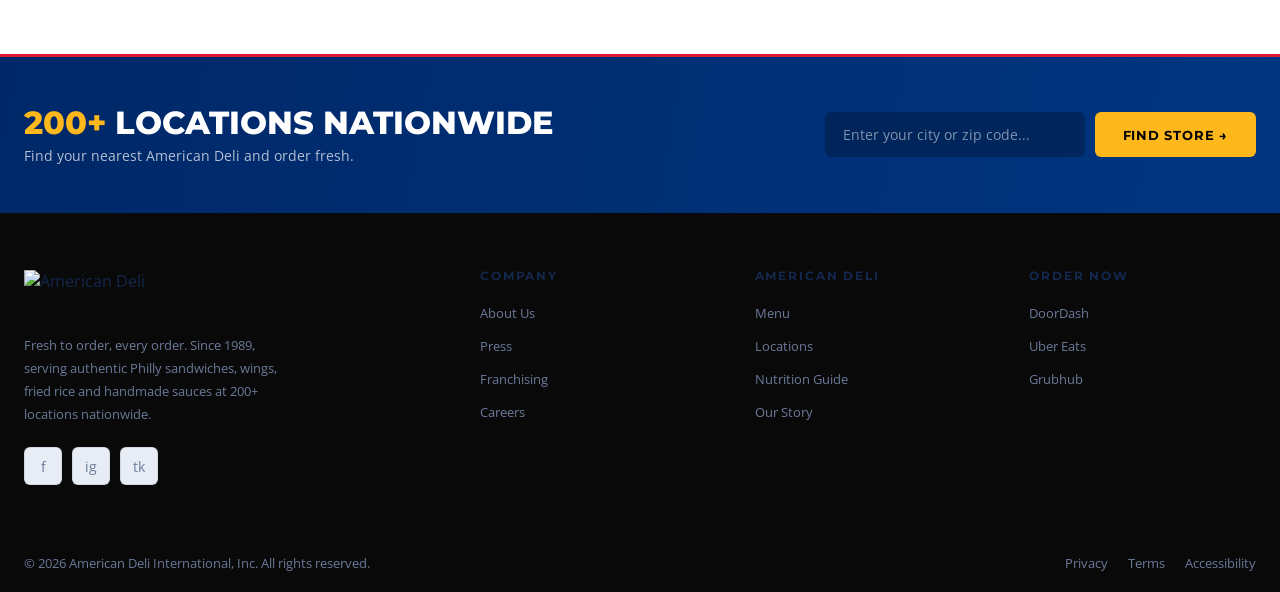
==== commit 9eeddd05: "Remove feature banner (Taste The Difference) section" ====
--- a/index.html
+++ b/index.html
@@ -394,32 +394,6 @@
     </div>
   </section>
 
-  <!-- ══════════════════════════════════════
-       FEATURE BANNER  (signature item)
-  ══════════════════════════════════════ -->
-  <section class="feature-banner">
-    <div class="container">
-      <div class="feature-inner reveal">
-        <div class="feature-text-side">
-          <div class="eyebrow">Handmade In-House</div>
-          <h2>Taste The<br /><span>Difference</span></h2>
-          <p>We spice up every sauce we offer to bring you fresh, unforgettable flavors. Slow-cooked in small batches — no shortcuts, ever.</p>
-          <div class="flavors">
-            <span class="flavor-pill">Lemon Pepper</span>
-            <span class="flavor-pill">BBQ</span>
-            <span class="flavor-pill">Garlic Parm</span>
-            <span class="flavor-pill">Teriyaki</span>
-            <span class="flavor-pill">Sweet Chili</span>
-            <span class="flavor-pill">Hot</span>
-          </div>
-          <a href="menu.html" class="btn btn-gold">Explore All Flavors</a>
-        </div>
-        <div class="feature-img-side">
-          <img src="https://images.squarespace-cdn.com/content/v1/64d523ed9c2ac100f7d13950/44f82549-b49d-4cdc-a802-0ede244ffe4b/sausec+preview+.png" alt="Handmade Sauces" loading="lazy" />
-        </div>
-      </div>
-    </div>
-  </section>
 
   <!-- ══════════════════════════════════════
        SAUCE STRIP  (split layout)
